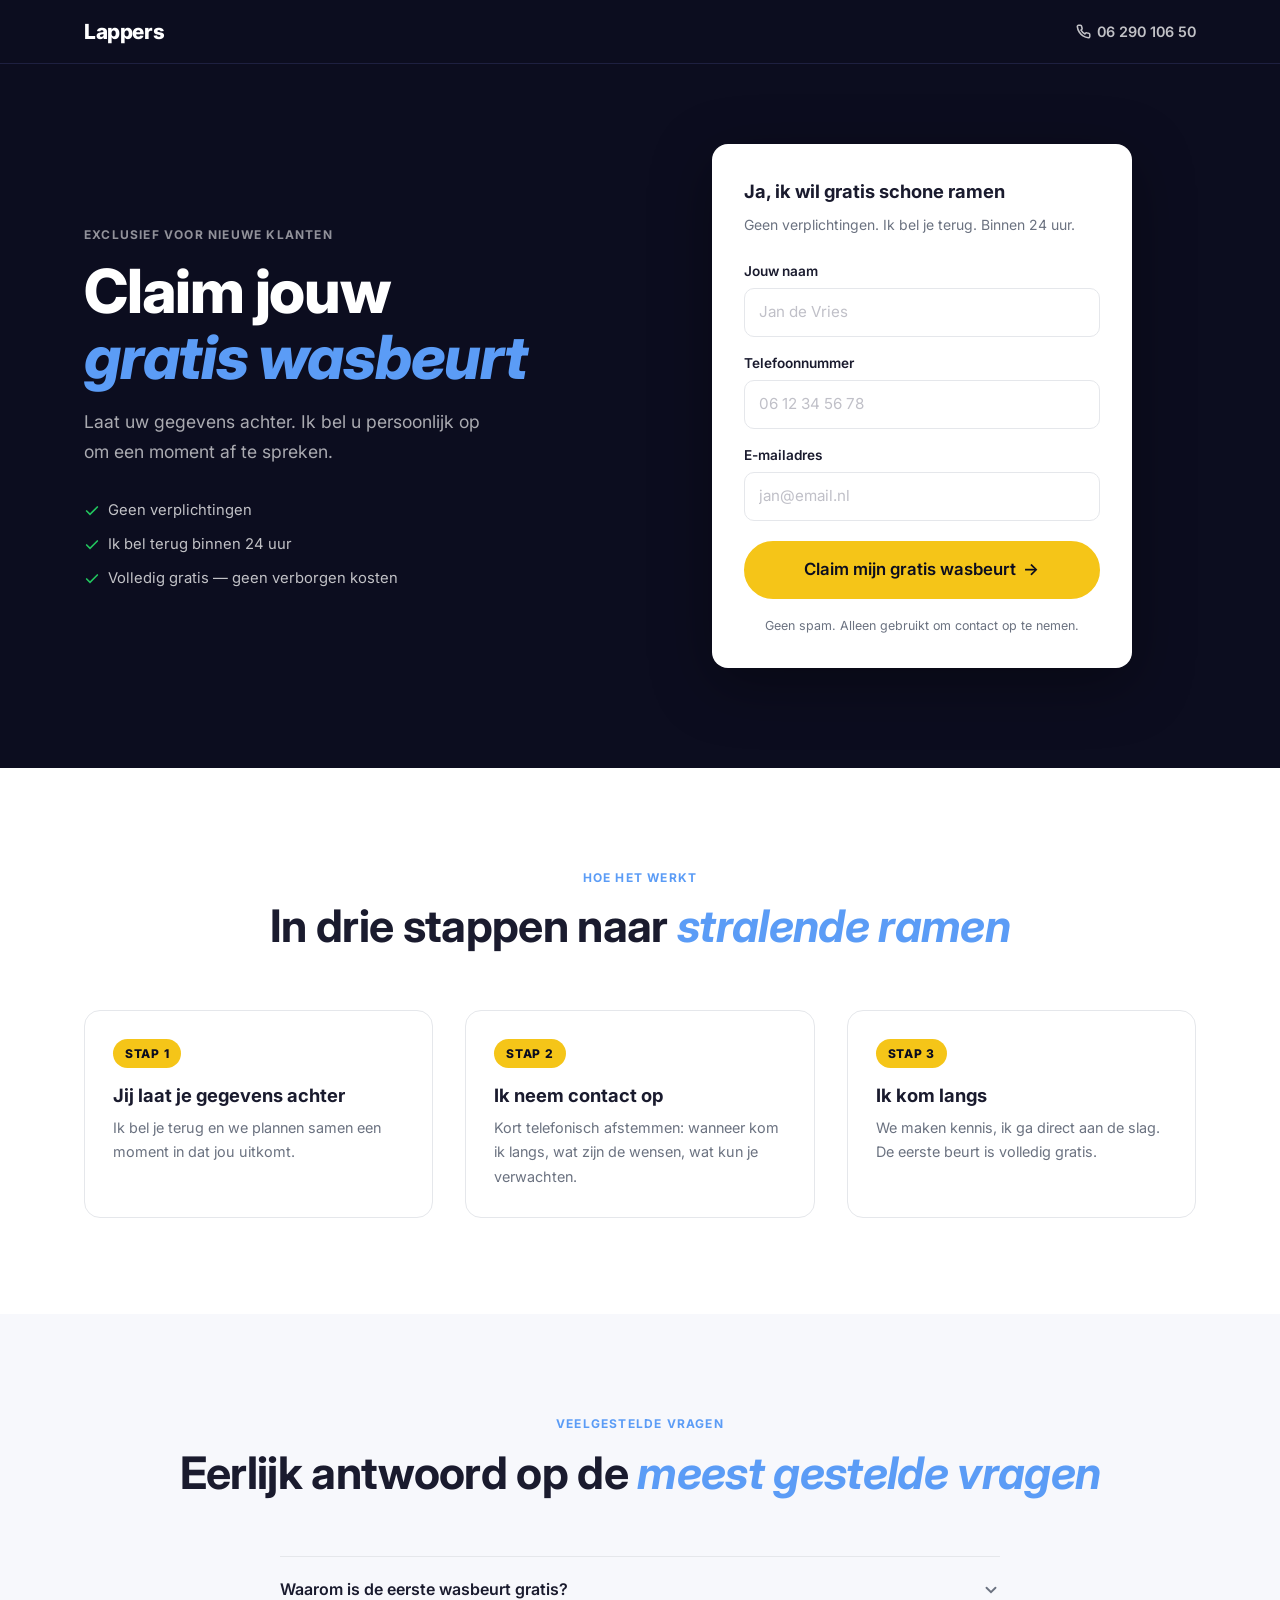
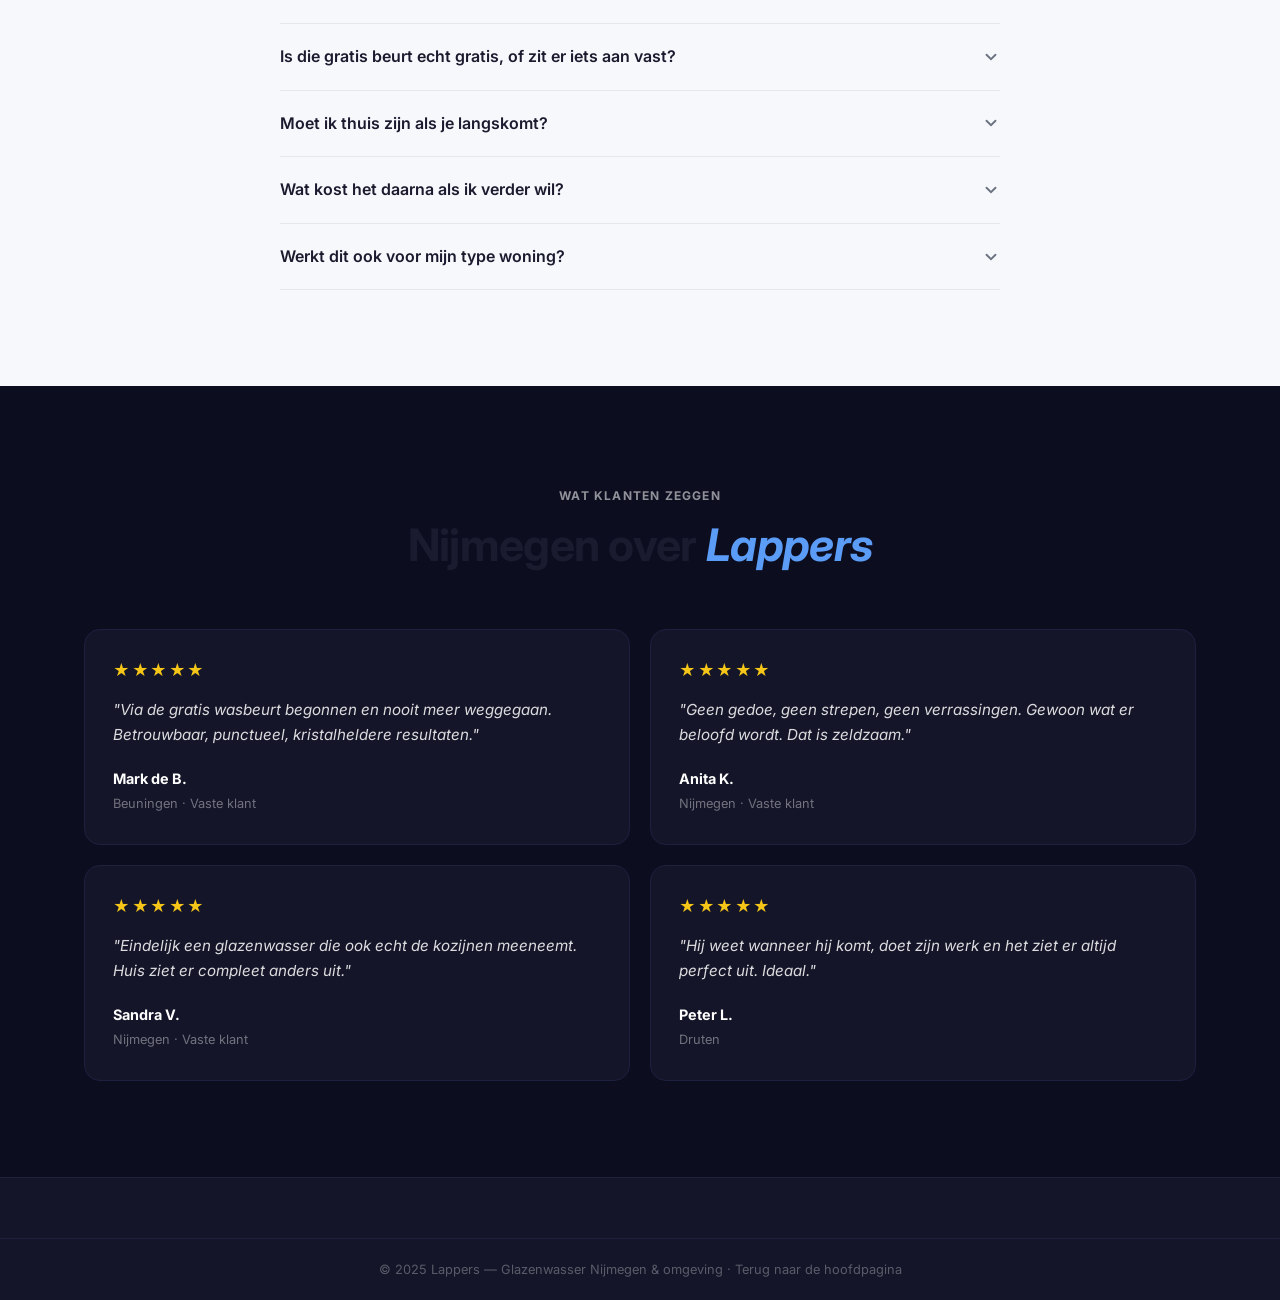
==== gratis-wasbeurt.html @ eae04022 "Bouwen complete site voor lappers.nl Statische HTML/CSS/JS site voor glazenwasserij Lappers (Nijmege" ====
<!DOCTYPE html>
<html lang="nl">
<head>
    <meta charset="UTF-8">
    <meta name="viewport" content="width=device-width, initial-scale=1.0">
    <title>Gratis eerste wasbeurt – Lappers Glazenwasser Nijmegen</title>
    <meta name="description" content="Nieuwe klant? Uw eerste wasbeurt is volledig gratis. Lappers – betrouwbare glazenwasser in Nijmegen en omgeving. Geen verplichtingen.">
    <link rel="canonical" href="https://lappers.nl/gratis-wasbeurt">
    <meta name="robots" content="noindex">

    <link rel="preconnect" href="https://fonts.googleapis.com">
    <link rel="preconnect" href="https://fonts.gstatic.com" crossorigin>
    <link href="https://fonts.googleapis.com/css2?family=Inter:ital,wght@0,400;0,500;0,600;0,700;0,800;1,600;1,700&display=swap" rel="stylesheet">
    <link rel="stylesheet" href="css/style.css">
    <link rel="stylesheet" href="css/lp.css">
</head>
<body class="lp-body">

    <nav class="nav lp-nav">
        <div class="container nav__inner">
            <a href="/" class="nav__logo">Lappers</a>
            <a href="tel:0629010650" class="lp-nav__phone">
                <svg width="15" height="15" viewBox="0 0 24 24" fill="none" stroke="currentColor" stroke-width="2.5" stroke-linecap="round" aria-hidden="true"><path d="M22 16.92v3a2 2 0 01-2.18 2 19.79 19.79 0 01-8.63-3.07 19.5 19.5 0 01-6-6 19.79 19.79 0 01-3.07-8.67A2 2 0 014 2h3a2 2 0 012 1.72c.127.96.361 1.903.7 2.81a2 2 0 01-.45 2.11L8.09 9.91a16 16 0 006 6l1.27-1.27a2 2 0 012.11-.45c.907.339 1.85.573 2.81.7A2 2 0 0122 16.92z"/></svg>
                06 290 106 50
            </a>
        </div>
    </nav>

    <header class="lp-hero">
        <div class="container lp-hero__inner">
            <div class="lp-hero__content">
                <p class="eyebrow eyebrow--light">Exclusief voor nieuwe klanten</p>
                <h1>Claim jouw<br><em>gratis wasbeurt</em></h1>
                <p class="lp-hero__sub">Laat uw gegevens achter. Ik bel u persoonlijk op om een moment af te spreken.</p>
                <div class="lp-hero__usps">
                    <div class="lp-usp">
                        <svg width="16" height="16" viewBox="0 0 24 24" fill="none" stroke="currentColor" stroke-width="2.5" stroke-linecap="round" aria-hidden="true"><polyline points="20 6 9 17 4 12"/></svg>
                        Geen verplichtingen
                    </div>
                    <div class="lp-usp">
                        <svg width="16" height="16" viewBox="0 0 24 24" fill="none" stroke="currentColor" stroke-width="2.5" stroke-linecap="round" aria-hidden="true"><polyline points="20 6 9 17 4 12"/></svg>
                        Ik bel terug binnen 24 uur
                    </div>
                    <div class="lp-usp">
                        <svg width="16" height="16" viewBox="0 0 24 24" fill="none" stroke="currentColor" stroke-width="2.5" stroke-linecap="round" aria-hidden="true"><polyline points="20 6 9 17 4 12"/></svg>
                        Volledig gratis — geen verborgen kosten
                    </div>
                </div>
            </div>
            <div class="lp-form-wrap">
                <div class="lp-form-card">
                    <p class="lp-form-card__title">Ja, ik wil gratis schone ramen</p>
                    <p class="lp-form-card__sub">Geen verplichtingen. Ik bel je terug. Binnen 24 uur.</p>
                    <form class="lp-form" id="lpForm" novalidate>
                        <div class="form-field">
                            <label for="lpName">Jouw naam</label>
                            <input type="text" id="lpName" name="name" required autocomplete="name" placeholder="Jan de Vries">
                        </div>
                        <div class="form-field">
                            <label for="lpPhone">Telefoonnummer</label>
                            <input type="tel" id="lpPhone" name="phone" required autocomplete="tel" placeholder="06 12 34 56 78">
                        </div>
                        <div class="form-field">
                            <label for="lpEmail">E-mailadres</label>
                            <input type="email" id="lpEmail" name="email" required autocomplete="email" placeholder="jan@email.nl">
                        </div>
                        <button type="submit" class="btn btn--gold btn--lg btn--full lp-submit">
                            Claim mijn gratis wasbeurt <span aria-hidden="true">&rarr;</span>
                        </button>
                        <p class="form__notice">Geen spam. Alleen gebruikt om contact op te nemen.</p>
                    </form>
                </div>
            </div>
        </div>
    </header>

    <section class="section lp-steps-section">
        <div class="container">
            <div class="section__header">
                <p class="eyebrow">Hoe het werkt</p>
                <h2>In drie stappen naar <em>stralende ramen</em></h2>
            </div>
            <div class="lp-steps">
                <div class="lp-step">
                    <div class="lp-step__num">Stap 1</div>
                    <h3>Jij laat je gegevens achter</h3>
                    <p>Ik bel je terug en we plannen samen een moment in dat jou uitkomt.</p>
                </div>
                <div class="lp-step">
                    <div class="lp-step__num">Stap 2</div>
                    <h3>Ik neem contact op</h3>
                    <p>Kort telefonisch afstemmen: wanneer kom ik langs, wat zijn de wensen, wat kun je verwachten.</p>
                </div>
                <div class="lp-step">
                    <div class="lp-step__num">Stap 3</div>
                    <h3>Ik kom langs</h3>
                    <p>We maken kennis, ik ga direct aan de slag. De eerste beurt is volledig gratis.</p>
                </div>
            </div>
        </div>
    </section>

    <section class="section section--alt lp-faq-section">
        <div class="container">
            <div class="section__header">
                <p class="eyebrow">Veelgestelde vragen</p>
                <h2>Eerlijk antwoord op de <em>meest gestelde vragen</em></h2>
            </div>
            <div class="faq" role="list">
                <div class="faq__item" role="listitem">
                    <button class="faq__q" aria-expanded="false">
                        Waarom is de eerste wasbeurt gratis?
                        <svg width="18" height="18" viewBox="0 0 24 24" fill="none" stroke="currentColor" stroke-width="2.5" stroke-linecap="round" aria-hidden="true"><polyline points="6 9 12 15 18 9"/></svg>
                    </button>
                    <div class="faq__a" hidden>
                        <p>Ik werk liever met klanten die tevreden zijn dan met klanten die verplicht zijn. Één gratis beurt — zodat u zelf ervaart wat de kwaliteit is. Geen verplichtingen.</p>
                    </div>
                </div>
                <div class="faq__item" role="listitem">
                    <button class="faq__q" aria-expanded="false">
                        Is die gratis beurt echt gratis, of zit er iets aan vast?
                        <svg width="18" height="18" viewBox="0 0 24 24" fill="none" stroke="currentColor" stroke-width="2.5" stroke-linecap="round" aria-hidden="true"><polyline points="6 9 12 15 18 9"/></svg>
                    </button>
                    <div class="faq__a" hidden>
                        <p>Echt gratis. Geen abonnementsverplichtingen, geen verborgen kosten. Na de gratis beurt beslist u zelf of u wilt doorgaan.</p>
                    </div>
                </div>
                <div class="faq__item" role="listitem">
                    <button class="faq__q" aria-expanded="false">
                        Moet ik thuis zijn als je langskomt?
                        <svg width="18" height="18" viewBox="0 0 24 24" fill="none" stroke="currentColor" stroke-width="2.5" stroke-linecap="round" aria-hidden="true"><polyline points="6 9 12 15 18 9"/></svg>
                    </button>
                    <div class="faq__a" hidden>
                        <p>Voor de buitenkant hoeft u niet thuis te zijn. Voor de binnenkant wel. We stemmen dat vooraf af.</p>
                    </div>
                </div>
                <div class="faq__item" role="listitem">
                    <button class="faq__q" aria-expanded="false">
                        Wat kost het daarna als ik verder wil?
                        <svg width="18" height="18" viewBox="0 0 24 24" fill="none" stroke="currentColor" stroke-width="2.5" stroke-linecap="round" aria-hidden="true"><polyline points="6 9 12 15 18 9"/></svg>
                    </button>
                    <div class="faq__a" hidden>
                        <p>Na de gratis beurt geef ik een vaste prijs op basis van uw woning. Geen verrassingen achteraf.</p>
                    </div>
                </div>
                <div class="faq__item" role="listitem">
                    <button class="faq__q" aria-expanded="false">
                        Werkt dit ook voor mijn type woning?
                        <svg width="18" height="18" viewBox="0 0 24 24" fill="none" stroke="currentColor" stroke-width="2.5" stroke-linecap="round" aria-hidden="true"><polyline points="6 9 12 15 18 9"/></svg>
                    </button>
                    <div class="faq__a" hidden>
                        <p>Voor rijtjeshuizen, vrijstaande woningen en appartementen is dit vrijwel altijd mogelijk. Bij bijzondere situaties stemmen we vooraf af.</p>
                    </div>
                </div>
            </div>
        </div>
    </section>

    <section class="section reviews-section">
        <div class="container">
            <div class="section__header">
                <p class="eyebrow eyebrow--light">Wat klanten zeggen</p>
                <h2>Nijmegen over <em>Lappers</em></h2>
            </div>
            <div class="reviews-grid">
                <div class="review-card">
                    <div class="review-card__stars" aria-label="5 sterren">&#9733;&#9733;&#9733;&#9733;&#9733;</div>
                    <blockquote>"Via de gratis wasbeurt begonnen en nooit meer weggegaan. Betrouwbaar, punctueel, kristalheldere resultaten."</blockquote>
                    <div class="review-card__author">
                        <strong>Mark de B.</strong>
                        <span>Beuningen &middot; Vaste klant</span>
                    </div>
                </div>
                <div class="review-card">
                    <div class="review-card__stars" aria-label="5 sterren">&#9733;&#9733;&#9733;&#9733;&#9733;</div>
                    <blockquote>"Geen gedoe, geen strepen, geen verrassingen. Gewoon wat er beloofd wordt. Dat is zeldzaam."</blockquote>
                    <div class="review-card__author">
                        <strong>Anita K.</strong>
                        <span>Nijmegen &middot; Vaste klant</span>
                    </div>
                </div>
                <div class="review-card">
                    <div class="review-card__stars" aria-label="5 sterren">&#9733;&#9733;&#9733;&#9733;&#9733;</div>
                    <blockquote>"Eindelijk een glazenwasser die ook echt de kozijnen meeneemt. Huis ziet er compleet anders uit."</blockquote>
                    <div class="review-card__author">
                        <strong>Sandra V.</strong>
                        <span>Nijmegen &middot; Vaste klant</span>
                    </div>
                </div>
                <div class="review-card">
                    <div class="review-card__stars" aria-label="5 sterren">&#9733;&#9733;&#9733;&#9733;&#9733;</div>
                    <blockquote>"Hij weet wanneer hij komt, doet zijn werk en het ziet er altijd perfect uit. Ideaal."</blockquote>
                    <div class="review-card__author">
                        <strong>Peter L.</strong>
                        <span>Druten</span>
                    </div>
                </div>
            </div>
        </div>
    </section>

    <footer class="footer">
        <div class="footer__bottom">
            <div class="container">
                <p>&copy; 2025 Lappers &mdash; Glazenwasser Nijmegen &amp; omgeving &middot; <a href="/">Terug naar de hoofdpagina</a></p>
            </div>
        </div>
    </footer>

    <script src="js/main.js"></script>
    <script src="js/lp.js"></script>
</body>
</html>
---- css/style.css ----
/* ===== Variables ===== */
:root {
  --navy:        #0C0D1F;
  --navy-card:   #141528;
  --navy-border: #1E2040;
  --gold:        #F5C518;
  --gold-hover:  #e0b210;
  --blue-em:     #5B9CF6;
  --white:       #FFFFFF;
  --off-white:   #F7F8FC;
  --text:        #1A1B2E;
  --text-muted:  #6B7280;
  --border:      #E5E7EB;
  --green:       #22C55E;

  --font: 'Inter', system-ui, -apple-system, sans-serif;
  --radius:      10px;
  --radius-lg:   16px;
  --radius-full: 999px;
  --shadow:      0 2px 12px rgba(0,0,0,.08);
  --shadow-md:   0 4px 20px rgba(0,0,0,.12);
  --shadow-lg:   0 8px 40px rgba(0,0,0,.16);

  --nav-h: 64px;
  --announce-h: 44px;
}

/* ===== Reset ===== */
*, *::before, *::after { box-sizing: border-box; margin: 0; padding: 0; }
html { scroll-behavior: smooth; font-size: 16px; }
body {
  font-family: var(--font);
  color: var(--text);
  background: var(--white);
  line-height: 1.6;
  -webkit-font-smoothing: antialiased;
}
img, svg { display: block; max-width: 100%; }
a { color: inherit; text-decoration: none; }
ul { list-style: none; }
button { font: inherit; cursor: pointer; border: none; background: none; }
input, textarea, select { font: inherit; }

/* ===== Container ===== */
.container {
  width: 100%;
  max-width: 1160px;
  margin: 0 auto;
  padding: 0 24px;
}

/* ===== Typography ===== */
h1 { font-size: clamp(2.4rem, 5vw, 3.8rem); font-weight: 800; line-height: 1.1; letter-spacing: -.02em; }
h2 { font-size: clamp(1.8rem, 3.5vw, 2.8rem); font-weight: 700; line-height: 1.2; letter-spacing: -.015em; }
h3 { font-size: 1.15rem; font-weight: 700; line-height: 1.3; }
p  { line-height: 1.7; }

em { font-style: italic; color: var(--blue-em); }

.eyebrow {
  display: inline-block;
  font-size: .75rem;
  font-weight: 700;
  letter-spacing: .1em;
  text-transform: uppercase;
  color: var(--blue-em);
  margin-bottom: .75rem;
}
.eyebrow--light { color: rgba(255,255,255,.55); }

/* ===== Buttons ===== */
.btn {
  display: inline-flex;
  align-items: center;
  gap: .45rem;
  font-size: 1rem;
  font-weight: 600;
  border-radius: var(--radius-full);
  padding: .65rem 1.4rem;
  transition: background .18s, color .18s, opacity .18s, transform .12s;
  white-space: nowrap;
  cursor: pointer;
  border: 2px solid transparent;
  text-decoration: none;
}
.btn:hover { transform: translateY(-1px); }
.btn:active { transform: translateY(0); }

.btn--gold   { background: var(--gold); color: #0C0D1F; border-color: var(--gold); }
.btn--gold:hover { background: var(--gold-hover); border-color: var(--gold-hover); }

.btn--ghost  { background: rgba(255,255,255,.08); color: var(--white); border-color: rgba(255,255,255,.25); }
.btn--ghost:hover { background: rgba(255,255,255,.14); border-color: rgba(255,255,255,.4); }

.btn--nav    { background: var(--gold); color: #0C0D1F; padding: .5rem 1.1rem; font-size: .9rem; }
.btn--nav:hover { background: var(--gold-hover); }

.btn--outline { background: transparent; color: var(--text); border-color: var(--border); }
.btn--outline:hover { border-color: #9CA3AF; }

.btn--lg  { padding: .85rem 1.8rem; font-size: 1.05rem; }
.btn--full { width: 100%; justify-content: center; }

/* ===== Announce bar ===== */
.announce-bar {
  background: var(--gold);
  color: var(--navy);
  font-size: .875rem;
  font-weight: 500;
  position: sticky;
  top: 0;
  z-index: 200;
  height: var(--announce-h);
  transition: height .2s, opacity .2s;
  overflow: hidden;
}
.announce-bar.hidden { height: 0; opacity: 0; pointer-events: none; }
.announce-bar__inner {
  display: flex;
  align-items: center;
  justify-content: center;
  gap: .75rem;
  height: 100%;
}
.announce-bar__cta {
  background: var(--navy);
  color: var(--white);
  padding: .3rem .85rem;
  border-radius: var(--radius-full);
  font-size: .8rem;
  font-weight: 700;
  white-space: nowrap;
  transition: opacity .15s;
}
.announce-bar__cta:hover { opacity: .85; }
.announce-bar__close {
  position: absolute;
  right: 16px;
  font-size: 1.25rem;
  line-height: 1;
  color: var(--navy);
  opacity: .6;
  transition: opacity .15s;
  padding: 4px;
}
.announce-bar__close:hover { opacity: 1; }

/* ===== Navigation ===== */
.nav {
  position: sticky;
  top: var(--announce-h);
  z-index: 100;
  background: var(--navy);
  border-bottom: 1px solid var(--navy-border);
  height: var(--nav-h);
  transition: box-shadow .2s, top .2s;
}
.nav.scrolled { box-shadow: 0 2px 20px rgba(0,0,0,.4); }
.nav.announce-hidden { top: 0; }
.nav__inner {
  display: flex;
  align-items: center;
  justify-content: space-between;
  height: 100%;
}
.nav__logo {
  font-size: 1.3rem;
  font-weight: 800;
  color: var(--white);
  letter-spacing: -.02em;
}
.nav__links {
  display: flex;
  align-items: center;
  gap: 1.5rem;
}
.nav__links a {
  color: rgba(255,255,255,.75);
  font-size: .925rem;
  font-weight: 500;
  transition: color .15s;
}
.nav__links a:hover { color: var(--white); }
.nav__toggle {
  display: none;
  flex-direction: column;
  gap: 5px;
  padding: 6px;
}
.nav__toggle span {
  display: block;
  width: 22px;
  height: 2px;
  background: var(--white);
  border-radius: 2px;
  transition: transform .2s, opacity .2s;
}
.nav__toggle.open span:nth-child(1) { transform: translateY(7px) rotate(45deg); }
.nav__toggle.open span:nth-child(2) { opacity: 0; }
.nav__toggle.open span:nth-child(3) { transform: translateY(-7px) rotate(-45deg); }

/* ===== Hero ===== */
.hero {
  background: var(--navy);
  padding: 80px 0 100px;
  overflow: hidden;
}
.hero__inner {
  display: grid;
  grid-template-columns: 1fr 1fr;
  gap: 48px;
  align-items: center;
}
.hero__content { color: var(--white); }
.hero__content h1 { color: var(--white); margin-bottom: 1.25rem; }
.hero__body {
  color: rgba(255,255,255,.7);
  font-size: 1.1rem;
  max-width: 480px;
  margin-bottom: 2rem;
}
.hero__actions {
  display: flex;
  flex-wrap: wrap;
  gap: .75rem;
  margin-bottom: 2.5rem;
}
.hero__stats {
  display: flex;
  align-items: center;
  gap: 1.25rem;
  padding-top: 2rem;
  border-top: 1px solid rgba(255,255,255,.12);
}
.hero__stat { text-align: center; }
.hero__stat strong {
  display: block;
  font-size: 1.4rem;
  font-weight: 800;
  color: var(--white);
  line-height: 1.1;
}
.hero__stat span {
  font-size: .75rem;
  color: rgba(255,255,255,.5);
  text-transform: uppercase;
  letter-spacing: .06em;
}
.hero__stat-divider {
  width: 1px;
  height: 36px;
  background: rgba(255,255,255,.15);
  flex-shrink: 0;
}

/* Window illustration */
.hero__visual {
  display: flex;
  justify-content: center;
  align-items: center;
}
.window-wrap {
  position: relative;
  width: 260px;
  height: 300px;
}
.window-svg {
  width: 100%;
  height: 100%;
  filter: drop-shadow(0 0 40px rgba(91,156,246,.15));
}
.sparkle {
  position: absolute;
  color: var(--gold);
  font-size: 1.2rem;
  animation: sparkle-pulse 2.5s ease-in-out infinite;
}
.sp1 { top: 8%; right: 5%; animation-delay: 0s; }
.sp2 { top: 45%; right: -4%; font-size: .9rem; animation-delay: .6s; }
.sp3 { bottom: 12%; right: 10%; animation-delay: 1.2s; }
.sp4 { top: 20%; left: 2%; font-size: .8rem; animation-delay: 1.8s; }

@keyframes sparkle-pulse {
  0%, 100% { opacity: .3; transform: scale(.8); }
  50%       { opacity: 1;  transform: scale(1.1); }
}

/* ===== USP bar ===== */
.usp-bar {
  background: var(--navy-card);
  border-bottom: 1px solid var(--navy-border);
  padding: 1rem 0;
}
.usp-bar__inner {
  display: flex;
  flex-wrap: wrap;
  justify-content: center;
  gap: 1.5rem 3rem;
}
.usp-item {
  display: flex;
  align-items: center;
  gap: .5rem;
  color: rgba(255,255,255,.7);
  font-size: .875rem;
  font-weight: 500;
}
.usp-item svg { color: var(--green); flex-shrink: 0; }

/* ===== Section base ===== */
.section {
  padding: 96px 0;
}
.section--alt { background: var(--off-white); }
.section--dark {
  background: var(--navy);
  color: var(--white);
}
.section__header {
  text-align: center;
  margin-bottom: 3.5rem;
}
.section__sub {
  margin-top: .75rem;
  color: var(--text-muted);
  max-width: 540px;
  margin-left: auto;
  margin-right: auto;
}
.section--dark .section__sub { color: rgba(255,255,255,.55); }

/* ===== Services ===== */
.services-grid {
  display: grid;
  grid-template-columns: repeat(2, 1fr);
  gap: 1.25rem;
}
.service-card {
  background: var(--white);
  border: 1px solid var(--border);
  border-radius: var(--radius-lg);
  padding: 1.75rem;
  position: relative;
  transition: box-shadow .2s, transform .2s;
}
.service-card:hover {
  box-shadow: var(--shadow-md);
  transform: translateY(-2px);
}
.service-card--featured {
  border-color: var(--gold);
  background: #FFFDF0;
}
.service-card__badge {
  position: absolute;
  top: -12px;
  left: 1.75rem;
  background: var(--gold);
  color: var(--navy);
  font-size: .7rem;
  font-weight: 800;
  letter-spacing: .06em;
  text-transform: uppercase;
  padding: .25rem .75rem;
  border-radius: var(--radius-full);
}
.service-card__icon {
  width: 48px;
  height: 48px;
  background: var(--off-white);
  border-radius: var(--radius);
  display: flex;
  align-items: center;
  justify-content: center;
  margin-bottom: 1rem;
  color: var(--navy);
}
.service-card--featured .service-card__icon { background: #FFF4C2; }
.service-card h3 { margin-bottom: .5rem; }
.service-card p { color: var(--text-muted); font-size: .9rem; margin-bottom: 1rem; }
.service-card__link {
  font-size: .875rem;
  font-weight: 600;
  color: var(--blue-em);
  transition: gap .15s;
  display: inline-flex;
  align-items: center;
  gap: .3rem;
}
.service-card__link:hover { text-decoration: underline; }

/* ===== CTA Banner ===== */
.cta-banner {
  background: var(--navy);
  padding: 80px 0;
}
.cta-banner__inner {
  display: flex;
  align-items: center;
  justify-content: space-between;
  gap: 2rem;
  flex-wrap: wrap;
}
.cta-banner__content { color: var(--white); }
.cta-banner__content h2 { color: var(--white); margin-bottom: .75rem; }
.cta-banner__content p { color: rgba(255,255,255,.65); max-width: 440px; }

/* ===== Steps ===== */
.steps {
  display: grid;
  grid-template-columns: repeat(2, 1fr);
  gap: 2rem;
  max-width: 800px;
  margin: 0 auto;
}
.step {
  display: flex;
  gap: 1.25rem;
  align-items: flex-start;
}
.step__number {
  font-size: 2.5rem;
  font-weight: 800;
  color: var(--gold);
  line-height: 1;
  flex-shrink: 0;
  width: 56px;
}
.step__content h3 {
  color: var(--white);
  margin-bottom: .4rem;
  font-size: 1.05rem;
}
.step__content p { color: rgba(255,255,255,.6); font-size: .9rem; }

/* ===== Reviews ===== */
.reviews-section { background: var(--navy); }
.reviews-grid {
  display: grid;
  grid-template-columns: repeat(2, 1fr);
  gap: 1.25rem;
}
.review-card {
  background: var(--navy-card);
  border: 1px solid var(--navy-border);
  border-radius: var(--radius-lg);
  padding: 1.75rem;
}
.review-card__stars {
  color: var(--gold);
  font-size: 1rem;
  letter-spacing: .1em;
  margin-bottom: .85rem;
}
.review-card blockquote {
  color: rgba(255,255,255,.85);
  font-size: .95rem;
  line-height: 1.65;
  font-style: italic;
  margin-bottom: 1.25rem;
}
.review-card__author strong {
  display: block;
  color: var(--white);
  font-size: .9rem;
}
.review-card__author span {
  font-size: .8rem;
  color: rgba(255,255,255,.4);
}

/* ===== Service areas ===== */
.areas {
  display: flex;
  flex-wrap: wrap;
  gap: .6rem;
  justify-content: center;
}
.area-tag {
  background: var(--off-white);
  border: 1px solid var(--border);
  border-radius: var(--radius-full);
  padding: .45rem 1rem;
  font-size: .875rem;
  font-weight: 500;
  color: var(--text);
}
.area-tag--cta {
  background: var(--gold);
  border-color: var(--gold);
  color: var(--navy);
  font-weight: 700;
  transition: background .15s;
  cursor: pointer;
  text-decoration: none;
}
.area-tag--cta:hover { background: var(--gold-hover); border-color: var(--gold-hover); }

/* ===== FAQ ===== */
.faq {
  max-width: 720px;
  margin: 0 auto;
}
.faq__item {
  border-bottom: 1px solid var(--border);
}
.faq__item:first-child { border-top: 1px solid var(--border); }
.faq__q {
  width: 100%;
  display: flex;
  justify-content: space-between;
  align-items: center;
  gap: 1rem;
  padding: 1.25rem 0;
  font-size: 1rem;
  font-weight: 600;
  color: var(--text);
  text-align: left;
  background: none;
  border: none;
  cursor: pointer;
  transition: color .15s;
}
.faq__q:hover { color: var(--blue-em); }
.faq__q svg {
  flex-shrink: 0;
  color: var(--text-muted);
  transition: transform .25s;
}
.faq__q[aria-expanded="true"] svg { transform: rotate(180deg); }
.faq__q[aria-expanded="true"] { color: var(--blue-em); }
.faq__a {
  padding-bottom: 1.25rem;
}
.faq__a p { color: var(--text-muted); font-size: .95rem; }

/* ===== Contact ===== */
.contact-section {
  background: var(--navy);
  color: var(--white);
}
.contact__inner {
  display: grid;
  grid-template-columns: 1fr 1.2fr;
  gap: 5rem;
  align-items: start;
}
.contact__info h2 { color: var(--white); margin-bottom: 1rem; }
.contact__info > p { color: rgba(255,255,255,.65); margin-bottom: 2rem; }
.contact__phone {
  display: inline-flex;
  align-items: center;
  gap: .6rem;
  font-size: 1.5rem;
  font-weight: 800;
  color: var(--white);
  transition: color .15s;
}
.contact__phone:hover { color: var(--gold); }

/* Form */
.contact-form {
  background: var(--white);
  border-radius: var(--radius-lg);
  padding: 2rem;
  display: flex;
  flex-direction: column;
  gap: 1rem;
}
.form-row {
  display: grid;
  grid-template-columns: 1fr 1fr;
  gap: 1rem;
}
.form-field {
  display: flex;
  flex-direction: column;
  gap: .35rem;
}
.form-field label {
  font-size: .85rem;
  font-weight: 600;
  color: var(--text);
}
.form-field input,
.form-field textarea {
  border: 1.5px solid var(--border);
  border-radius: var(--radius);
  padding: .7rem .9rem;
  font-size: .95rem;
  color: var(--text);
  background: var(--white);
  transition: border-color .15s, box-shadow .15s;
  outline: none;
  resize: vertical;
}
.form-field input::placeholder,
.form-field textarea::placeholder { color: #C0C0C8; }
.form-field input:focus,
.form-field textarea:focus {
  border-color: var(--blue-em);
  box-shadow: 0 0 0 3px rgba(91,156,246,.15);
}
.form-field input.error,
.form-field textarea.error { border-color: #EF4444; }
.form__notice {
  text-align: center;
  font-size: .78rem;
  color: var(--text-muted);
}

/* ===== Footer ===== */
.footer {
  background: var(--navy-card);
  border-top: 1px solid var(--navy-border);
  color: rgba(255,255,255,.6);
  padding-top: 60px;
}
.footer__inner {
  display: grid;
  grid-template-columns: 2fr 1fr 1fr;
  gap: 3rem;
  padding-bottom: 3rem;
}
.footer__brand .nav__logo { margin-bottom: .5rem; display: block; }
.footer__brand p { font-size: .875rem; color: rgba(255,255,255,.45); margin-bottom: .75rem; }
.footer__phone {
  font-size: 1.1rem;
  font-weight: 700;
  color: var(--white);
  transition: color .15s;
}
.footer__phone:hover { color: var(--gold); }
.footer__col-title {
  font-size: .75rem;
  font-weight: 700;
  letter-spacing: .08em;
  text-transform: uppercase;
  color: rgba(255,255,255,.35);
  margin-bottom: .85rem;
}
.footer__col ul { display: flex; flex-direction: column; gap: .45rem; }
.footer__col li { font-size: .875rem; color: rgba(255,255,255,.55); }
.footer__col a { transition: color .15s; }
.footer__col a:hover { color: var(--white); }
.footer__bottom {
  border-top: 1px solid var(--navy-border);
  padding: 1.25rem 0;
}
.footer__bottom p { font-size: .8rem; color: rgba(255,255,255,.3); text-align: center; }

/* ===== Mobile ===== */
@media (max-width: 900px) {
  .hero__inner { grid-template-columns: 1fr; }
  .hero__visual { display: none; }
  .hero { padding: 60px 0 80px; }

  .services-grid { grid-template-columns: 1fr; }
  .reviews-grid  { grid-template-columns: 1fr; }
  .steps         { grid-template-columns: 1fr; }
  .contact__inner { grid-template-columns: 1fr; gap: 3rem; }
  .footer__inner  { grid-template-columns: 1fr; gap: 2rem; }
  .cta-banner__inner { flex-direction: column; text-align: center; }
  .cta-banner__content p { margin: 0 auto; }
}

@media (max-width: 720px) {
  :root { --nav-h: 58px; }
  .nav__links { display: none; }
  .nav__links.open {
    display: flex;
    flex-direction: column;
    position: absolute;
    top: var(--nav-h);
    left: 0;
    right: 0;
    background: var(--navy);
    padding: 1.5rem 24px;
    gap: 1rem;
    border-bottom: 1px solid var(--navy-border);
    z-index: 99;
  }
  .nav__links.open a { font-size: 1rem; color: rgba(255,255,255,.8); }
  .nav__links.open .btn--nav { width: fit-content; }
  .nav__toggle { display: flex; }
  .nav { position: sticky; }

  .announce-bar__inner { justify-content: flex-start; gap: .5rem; padding: 0 16px; font-size: .8rem; }
  .announce-bar__inner > span { flex: 1; min-width: 0; overflow: hidden; text-overflow: ellipsis; white-space: nowrap; }
  .form-row { grid-template-columns: 1fr; }
  .hero__stats { gap: .75rem; }
  .hero__stat strong { font-size: 1.15rem; }
}

@media (max-width: 480px) {
  .section { padding: 64px 0; }
  .hero__actions { flex-direction: column; }
  .hero__actions .btn { width: 100%; justify-content: center; }
  .usp-bar__inner { gap: .85rem 1.5rem; }
  .usp-item { font-size: .8rem; }
}
---- css/lp.css ----
/* Landing page specific styles */
.lp-nav { position: sticky; top: 0; }
.lp-nav__phone {
  display: flex;
  align-items: center;
  gap: .4rem;
  color: rgba(255,255,255,.75);
  font-size: .9rem;
  font-weight: 600;
  transition: color .15s;
}
.lp-nav__phone:hover { color: var(--white); }

.lp-hero {
  background: var(--navy);
  padding: 80px 0 100px;
}
.lp-hero__inner {
  display: grid;
  grid-template-columns: 1fr 1.1fr;
  gap: 4rem;
  align-items: center;
}
.lp-hero__content { color: var(--white); }
.lp-hero__content h1 { color: var(--white); margin-bottom: 1rem; }
.lp-hero__sub {
  color: rgba(255,255,255,.65);
  font-size: 1.1rem;
  margin-bottom: 2rem;
  max-width: 420px;
}
.lp-hero__usps {
  display: flex;
  flex-direction: column;
  gap: .65rem;
}
.lp-usp {
  display: flex;
  align-items: center;
  gap: .5rem;
  color: rgba(255,255,255,.75);
  font-size: .925rem;
}
.lp-usp svg { color: var(--green); flex-shrink: 0; }

.lp-form-wrap { display: flex; justify-content: center; }
.lp-form-card {
  background: var(--white);
  border-radius: var(--radius-lg);
  padding: 2rem;
  width: 100%;
  max-width: 420px;
  box-shadow: 0 16px 60px rgba(0,0,0,.35);
}
.lp-form-card__title {
  font-size: 1.15rem;
  font-weight: 700;
  color: var(--text);
  margin-bottom: .35rem;
}
.lp-form-card__sub {
  font-size: .875rem;
  color: var(--text-muted);
  margin-bottom: 1.5rem;
}
.lp-form {
  display: flex;
  flex-direction: column;
  gap: 1rem;
}
.lp-submit { margin-top: .25rem; }

/* Steps */
.lp-steps {
  display: grid;
  grid-template-columns: repeat(3, 1fr);
  gap: 2rem;
}
.lp-step {
  background: var(--white);
  border: 1px solid var(--border);
  border-radius: var(--radius-lg);
  padding: 1.75rem;
}
.lp-step__num {
  display: inline-block;
  background: var(--gold);
  color: var(--navy);
  font-size: .75rem;
  font-weight: 800;
  letter-spacing: .06em;
  text-transform: uppercase;
  padding: .3rem .75rem;
  border-radius: var(--radius-full);
  margin-bottom: 1rem;
}
.lp-step h3 { margin-bottom: .5rem; }
.lp-step p  { color: var(--text-muted); font-size: .9rem; }

@media (max-width: 900px) {
  .lp-hero__inner { grid-template-columns: 1fr; }
  .lp-form-wrap { justify-content: stretch; }
  .lp-form-card { max-width: 100%; }
  .lp-steps { grid-template-columns: 1fr; }
  .lp-hero { padding: 60px 0 80px; }
}
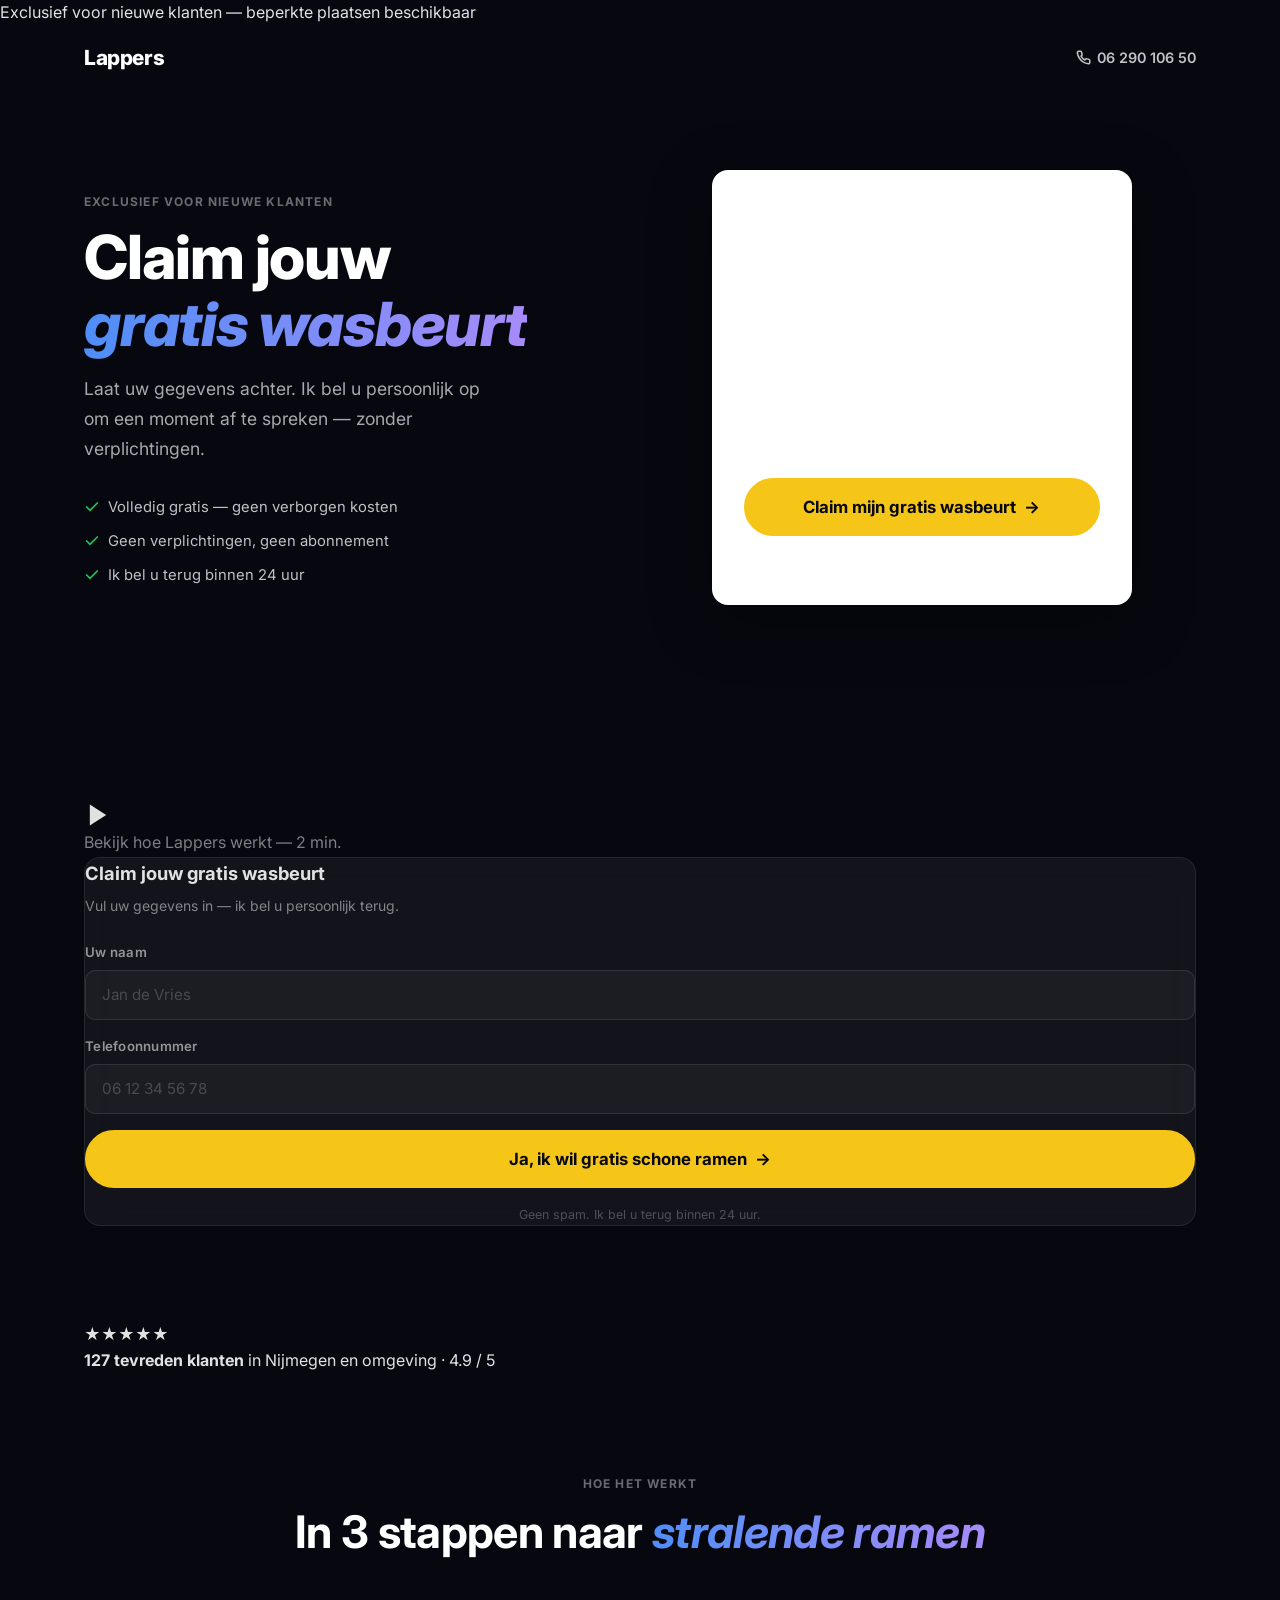
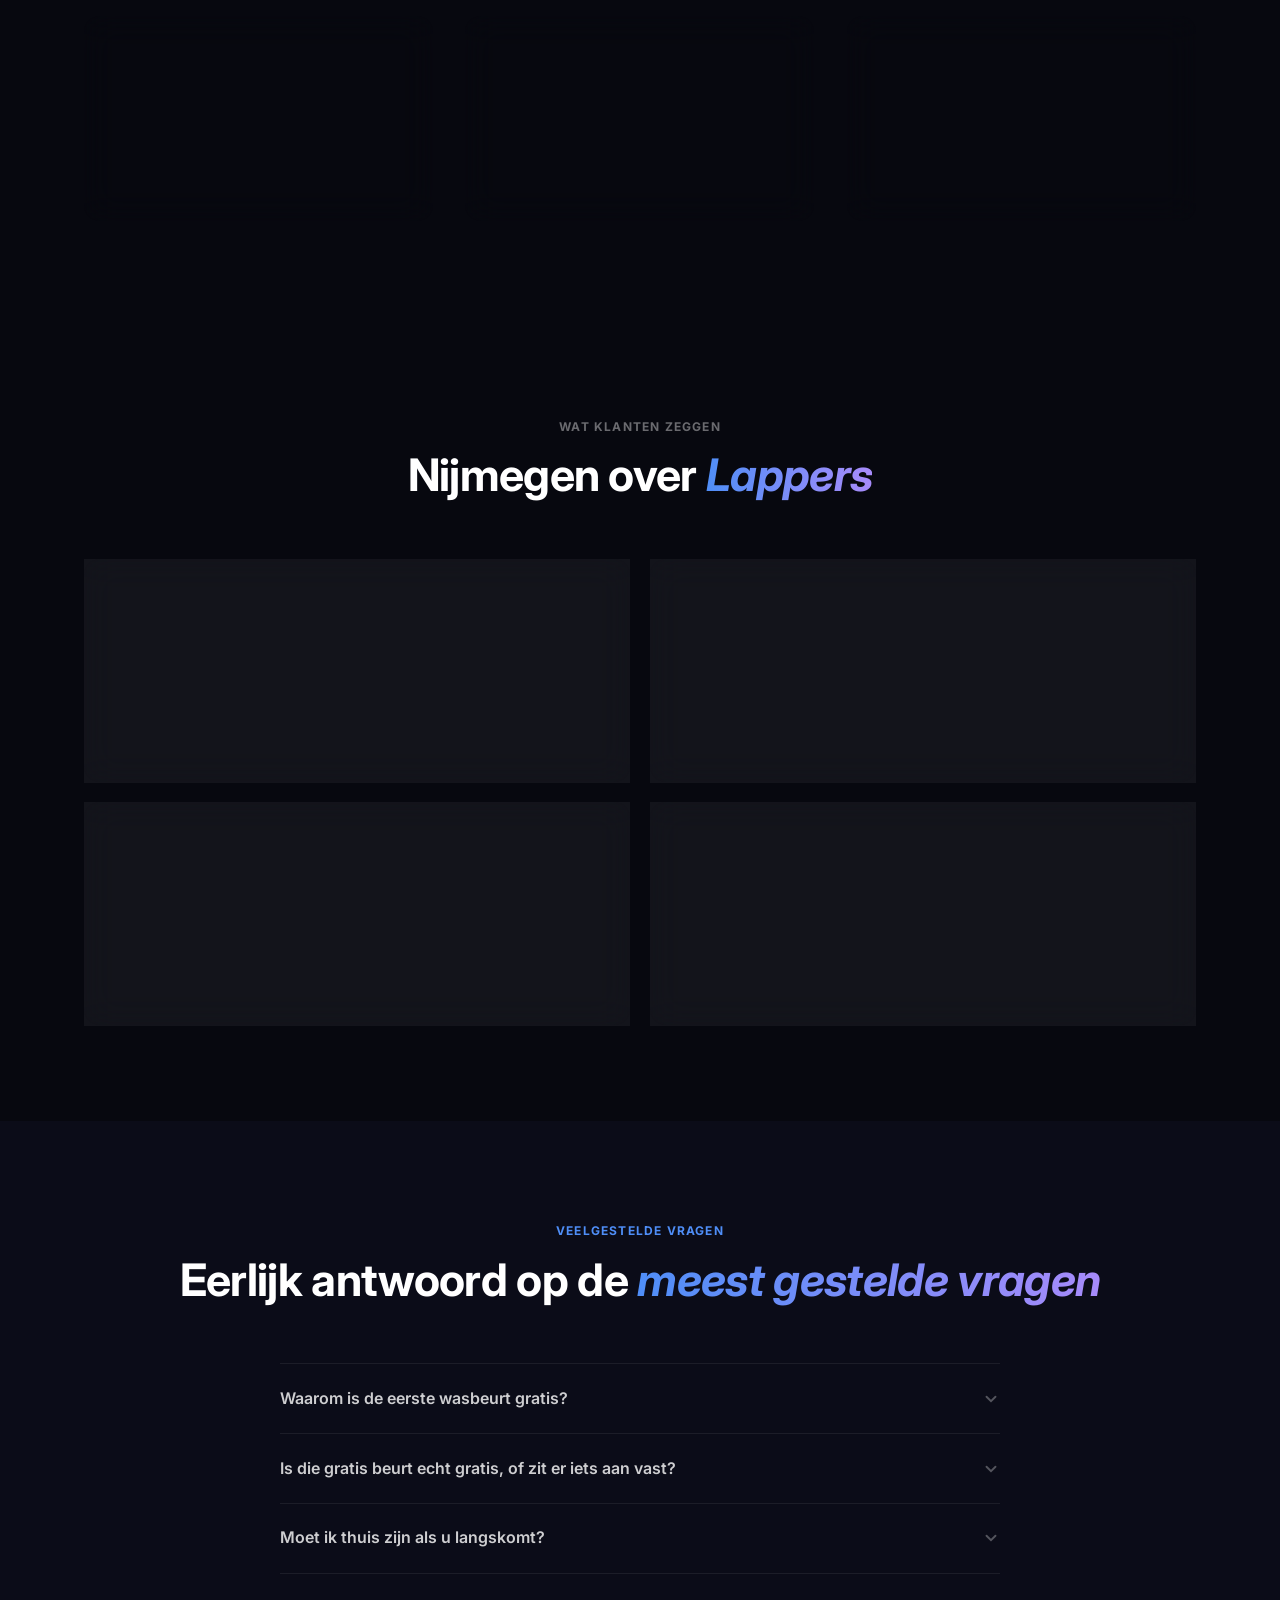
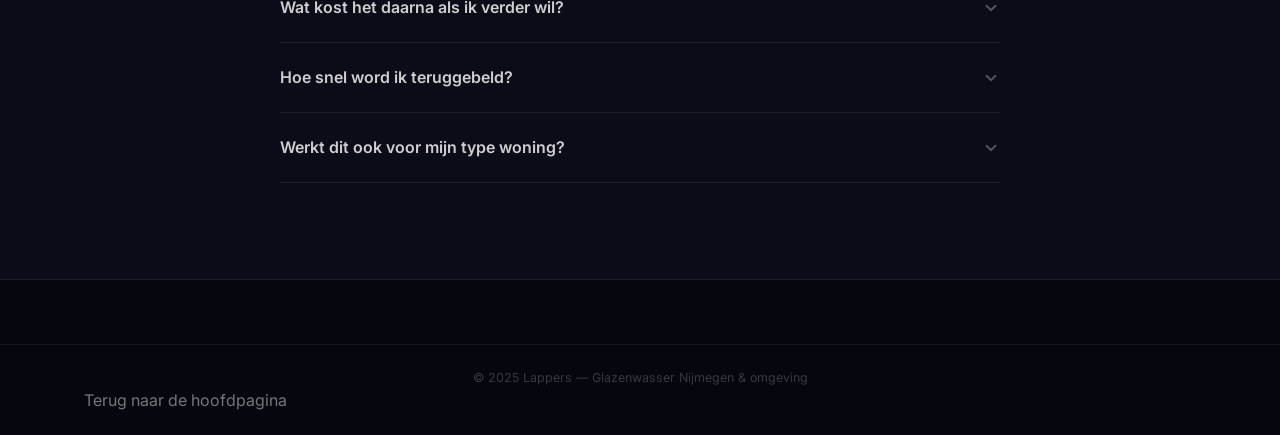
==== commit 971db18d: "Volledig vernieuwde site: modern design, VSL landingspagina, glassmorphism, marquee, bento grid" ====
--- a/gratis-wasbeurt.html
+++ b/gratis-wasbeurt.html
@@ -4,7 +4,7 @@
     <meta charset="UTF-8">
     <meta name="viewport" content="width=device-width, initial-scale=1.0">
     <title>Gratis eerste wasbeurt – Lappers Glazenwasser Nijmegen</title>
-    <meta name="description" content="Nieuwe klant? Uw eerste wasbeurt is volledig gratis. Lappers – betrouwbare glazenwasser in Nijmegen en omgeving. Geen verplichtingen.">
+    <meta name="description" content="Nieuwe klant? Uw eerste wasbeurt is volledig gratis. Lappers – betrouwbare glazenwasser in Nijmegen en omgeving. Geen verplichtingen, geen verborgen kosten.">
     <link rel="canonical" href="https://lappers.nl/gratis-wasbeurt">
     <meta name="robots" content="noindex">
 
@@ -16,7 +16,14 @@
 </head>
 <body class="lp-body">
 
-    <nav class="nav lp-nav">
+    <!-- Urgency bar -->
+    <div class="urgency-bar">
+        <span class="urgency-dot" aria-hidden="true"></span>
+        Exclusief voor nieuwe klanten &mdash; beperkte plaatsen beschikbaar
+    </div>
+
+    <!-- Minimal nav -->
+    <nav class="nav lp-nav" id="nav">
         <div class="container nav__inner">
             <a href="/" class="nav__logo">Lappers</a>
             <a href="tel:0629010650" class="lp-nav__phone">
@@ -26,45 +33,44 @@
         </div>
     </nav>
 
+    <!-- Hero sectie -->
     <header class="lp-hero">
+        <div class="lp-hero__glow lp-hero__glow--1" aria-hidden="true"></div>
+        <div class="lp-hero__glow lp-hero__glow--2" aria-hidden="true"></div>
         <div class="container lp-hero__inner">
             <div class="lp-hero__content">
                 <p class="eyebrow eyebrow--light">Exclusief voor nieuwe klanten</p>
                 <h1>Claim jouw<br><em>gratis wasbeurt</em></h1>
-                <p class="lp-hero__sub">Laat uw gegevens achter. Ik bel u persoonlijk op om een moment af te spreken.</p>
+                <p class="lp-hero__sub">Laat uw gegevens achter. Ik bel u persoonlijk op om een moment af te spreken — zonder verplichtingen.</p>
                 <div class="lp-hero__usps">
                     <div class="lp-usp">
                         <svg width="16" height="16" viewBox="0 0 24 24" fill="none" stroke="currentColor" stroke-width="2.5" stroke-linecap="round" aria-hidden="true"><polyline points="20 6 9 17 4 12"/></svg>
-                        Geen verplichtingen
+                        Volledig gratis — geen verborgen kosten
                     </div>
                     <div class="lp-usp">
                         <svg width="16" height="16" viewBox="0 0 24 24" fill="none" stroke="currentColor" stroke-width="2.5" stroke-linecap="round" aria-hidden="true"><polyline points="20 6 9 17 4 12"/></svg>
-                        Ik bel terug binnen 24 uur
+                        Geen verplichtingen, geen abonnement
                     </div>
                     <div class="lp-usp">
                         <svg width="16" height="16" viewBox="0 0 24 24" fill="none" stroke="currentColor" stroke-width="2.5" stroke-linecap="round" aria-hidden="true"><polyline points="20 6 9 17 4 12"/></svg>
-                        Volledig gratis — geen verborgen kosten
+                        Ik bel u terug binnen 24 uur
                     </div>
                 </div>
             </div>
             <div class="lp-form-wrap">
                 <div class="lp-form-card">
                     <p class="lp-form-card__title">Ja, ik wil gratis schone ramen</p>
-                    <p class="lp-form-card__sub">Geen verplichtingen. Ik bel je terug. Binnen 24 uur.</p>
+                    <p class="lp-form-card__sub">Geen verplichtingen. Ik bel u terug. Binnen 24 uur.</p>
                     <form class="lp-form" id="lpForm" novalidate>
                         <div class="form-field">
-                            <label for="lpName">Jouw naam</label>
+                            <label for="lpName">Uw naam</label>
                             <input type="text" id="lpName" name="name" required autocomplete="name" placeholder="Jan de Vries">
                         </div>
                         <div class="form-field">
                             <label for="lpPhone">Telefoonnummer</label>
                             <input type="tel" id="lpPhone" name="phone" required autocomplete="tel" placeholder="06 12 34 56 78">
                         </div>
-                        <div class="form-field">
-                            <label for="lpEmail">E-mailadres</label>
-                            <input type="email" id="lpEmail" name="email" required autocomplete="email" placeholder="jan@email.nl">
-                        </div>
-                        <button type="submit" class="btn btn--gold btn--lg btn--full lp-submit">
+                        <button type="submit" class="btn btn--gold btn--lg btn--full btn--shimmer lp-submit">
                             Claim mijn gratis wasbeurt <span aria-hidden="true">&rarr;</span>
                         </button>
                         <p class="form__notice">Geen spam. Alleen gebruikt om contact op te nemen.</p>
@@ -74,32 +80,131 @@
         </div>
     </header>
 
+    <!-- VSL + uitgebreide form sectie -->
+    <section class="section lp-vsl-section">
+        <div class="container lp-vsl-inner">
+            <!-- VSL video player -->
+            <div class="vsl-player-wrap">
+                <div class="vsl-player" id="vslPlayer">
+                    <div class="vsl-thumbnail">
+                        <div class="vsl-play-btn" id="vslPlayBtn" role="button" tabindex="0" aria-label="Bekijk de video over Lappers">
+                            <svg width="28" height="28" viewBox="0 0 24 24" fill="currentColor" aria-hidden="true"><polygon points="5 3 19 12 5 21 5 3"/></svg>
+                        </div>
+                        <div class="vsl-overlay-grid" aria-hidden="true"></div>
+                    </div>
+                    <div class="vsl-iframe-wrap" id="vslIframeWrap" hidden>
+                        <!-- Iframe wordt hier door JS geladen bij klik op play -->
+                    </div>
+                </div>
+                <p class="vsl-label">Bekijk hoe Lappers werkt &mdash; 2 min.</p>
+            </div>
+
+            <!-- Uitgebreid formulier -->
+            <div class="lp-form-full glass-card">
+                <p class="lp-form-card__title">Claim jouw gratis wasbeurt</p>
+                <p class="lp-form-card__sub">Vul uw gegevens in — ik bel u persoonlijk terug.</p>
+                <form class="lp-form" id="lpFormFull" novalidate>
+                    <div class="form-field">
+                        <label for="lpFullName">Uw naam</label>
+                        <input type="text" id="lpFullName" name="name" required autocomplete="name" placeholder="Jan de Vries">
+                    </div>
+                    <div class="form-field">
+                        <label for="lpFullPhone">Telefoonnummer</label>
+                        <input type="tel" id="lpFullPhone" name="phone" required autocomplete="tel" placeholder="06 12 34 56 78">
+                    </div>
+                    <button type="submit" class="btn btn--gold btn--lg btn--full btn--shimmer">
+                        Ja, ik wil gratis schone ramen <span aria-hidden="true">&rarr;</span>
+                    </button>
+                    <p class="form__notice">Geen spam. Ik bel u terug binnen 24 uur.</p>
+                </form>
+            </div>
+        </div>
+        <!-- data-src voor YouTube embed — vervang VIDEO_ID door het juiste ID -->
+        <div data-vsl-src="https://www.youtube.com/embed/VIDEO_ID" hidden id="vslData"></div>
+    </section>
+
+    <!-- Social proof balk -->
+    <div class="social-proof-bar">
+        <div class="container social-proof-bar__inner">
+            <div class="social-proof-stars" aria-label="4.9 sterren">&#9733;&#9733;&#9733;&#9733;&#9733;</div>
+            <span class="social-proof-text"><strong>127 tevreden klanten</strong> in Nijmegen en omgeving</span>
+            <span class="social-proof-sep" aria-hidden="true">&middot;</span>
+            <span class="social-proof-rating">4.9 / 5</span>
+        </div>
+    </div>
+
+    <!-- Stappen -->
     <section class="section lp-steps-section">
         <div class="container">
             <div class="section__header">
-                <p class="eyebrow">Hoe het werkt</p>
-                <h2>In drie stappen naar <em>stralende ramen</em></h2>
+                <p class="eyebrow eyebrow--light">Hoe het werkt</p>
+                <h2>In 3 stappen naar <em>stralende ramen</em></h2>
             </div>
             <div class="lp-steps">
-                <div class="lp-step">
+                <div class="lp-step glass-card">
                     <div class="lp-step__num">Stap 1</div>
-                    <h3>Jij laat je gegevens achter</h3>
-                    <p>Ik bel je terug en we plannen samen een moment in dat jou uitkomt.</p>
-                </div>
-                <div class="lp-step">
+                    <h3>U laat uw gegevens achter</h3>
+                    <p>Vul het formulier in of bel direct. Ik plan samen met u een moment in dat uitkomt.</p>
+                </div>
+                <div class="lp-step glass-card">
                     <div class="lp-step__num">Stap 2</div>
                     <h3>Ik neem contact op</h3>
-                    <p>Kort telefonisch afstemmen: wanneer kom ik langs, wat zijn de wensen, wat kun je verwachten.</p>
-                </div>
-                <div class="lp-step">
+                    <p>Kort telefonisch afstemmen: wanneer kom ik langs, wat zijn de wensen, wat kunt u verwachten.</p>
+                </div>
+                <div class="lp-step glass-card">
                     <div class="lp-step__num">Stap 3</div>
                     <h3>Ik kom langs</h3>
-                    <p>We maken kennis, ik ga direct aan de slag. De eerste beurt is volledig gratis.</p>
-                </div>
-            </div>
-        </div>
-    </section>
-
+                    <p>We maken kennis, ik ga direct aan de slag. De eerste beurt is volledig gratis — geen rekening, geen addertje.</p>
+                </div>
+            </div>
+        </div>
+    </section>
+
+    <!-- Reviews -->
+    <section class="section reviews-section">
+        <div class="container">
+            <div class="section__header">
+                <p class="eyebrow eyebrow--light">Wat klanten zeggen</p>
+                <h2>Nijmegen over <em>Lappers</em></h2>
+            </div>
+            <div class="reviews-grid">
+                <div class="review-card glass-card">
+                    <div class="review-card__stars" aria-label="5 sterren">&#9733;&#9733;&#9733;&#9733;&#9733;</div>
+                    <blockquote>"Via de gratis wasbeurt begonnen en nooit meer weggegaan. Betrouwbaar, punctueel, kristalheldere resultaten."</blockquote>
+                    <div class="review-card__author">
+                        <strong>Mark de B.</strong>
+                        <span>Beuningen &middot; Vaste klant</span>
+                    </div>
+                </div>
+                <div class="review-card glass-card">
+                    <div class="review-card__stars" aria-label="5 sterren">&#9733;&#9733;&#9733;&#9733;&#9733;</div>
+                    <blockquote>"Geen gedoe, geen strepen, geen verrassingen. Gewoon wat er beloofd wordt. Dat is zeldzaam."</blockquote>
+                    <div class="review-card__author">
+                        <strong>Anita K.</strong>
+                        <span>Nijmegen &middot; Vaste klant</span>
+                    </div>
+                </div>
+                <div class="review-card glass-card">
+                    <div class="review-card__stars" aria-label="5 sterren">&#9733;&#9733;&#9733;&#9733;&#9733;</div>
+                    <blockquote>"Eindelijk een glazenwasser die ook echt de kozijnen meeneemt. Huis ziet er compleet anders uit."</blockquote>
+                    <div class="review-card__author">
+                        <strong>Sandra V.</strong>
+                        <span>Nijmegen &middot; Vaste klant</span>
+                    </div>
+                </div>
+                <div class="review-card glass-card">
+                    <div class="review-card__stars" aria-label="5 sterren">&#9733;&#9733;&#9733;&#9733;&#9733;</div>
+                    <blockquote>"Hij weet wanneer hij komt, doet zijn werk en het ziet er altijd perfect uit. Precies wat je zoekt."</blockquote>
+                    <div class="review-card__author">
+                        <strong>Peter L.</strong>
+                        <span>Druten</span>
+                    </div>
+                </div>
+            </div>
+        </div>
+    </section>
+
+    <!-- FAQ -->
     <section class="section section--alt lp-faq-section">
         <div class="container">
             <div class="section__header">
@@ -113,7 +218,7 @@
                         <svg width="18" height="18" viewBox="0 0 24 24" fill="none" stroke="currentColor" stroke-width="2.5" stroke-linecap="round" aria-hidden="true"><polyline points="6 9 12 15 18 9"/></svg>
                     </button>
                     <div class="faq__a" hidden>
-                        <p>Ik werk liever met klanten die tevreden zijn dan met klanten die verplicht zijn. Één gratis beurt — zodat u zelf ervaart wat de kwaliteit is. Geen verplichtingen.</p>
+                        <p>Ik werk liever met klanten die tevreden zijn dan met klanten die verplicht zijn. Eén gratis beurt — zodat u zelf ervaart wat de kwaliteit is. Geen verplichtingen.</p>
                     </div>
                 </div>
                 <div class="faq__item" role="listitem">
@@ -122,12 +227,12 @@
                         <svg width="18" height="18" viewBox="0 0 24 24" fill="none" stroke="currentColor" stroke-width="2.5" stroke-linecap="round" aria-hidden="true"><polyline points="6 9 12 15 18 9"/></svg>
                     </button>
                     <div class="faq__a" hidden>
-                        <p>Echt gratis. Geen abonnementsverplichtingen, geen verborgen kosten. Na de gratis beurt beslist u zelf of u wilt doorgaan.</p>
-                    </div>
-                </div>
-                <div class="faq__item" role="listitem">
-                    <button class="faq__q" aria-expanded="false">
-                        Moet ik thuis zijn als je langskomt?
+                        <p>Echt gratis. Geen abonnementsverplichtingen, geen verborgen kosten. Na de gratis beurt beslist u zelf of u wilt doorgaan en op welke basis.</p>
+                    </div>
+                </div>
+                <div class="faq__item" role="listitem">
+                    <button class="faq__q" aria-expanded="false">
+                        Moet ik thuis zijn als u langskomt?
                         <svg width="18" height="18" viewBox="0 0 24 24" fill="none" stroke="currentColor" stroke-width="2.5" stroke-linecap="round" aria-hidden="true"><polyline points="6 9 12 15 18 9"/></svg>
                     </button>
                     <div class="faq__a" hidden>
@@ -140,7 +245,16 @@
                         <svg width="18" height="18" viewBox="0 0 24 24" fill="none" stroke="currentColor" stroke-width="2.5" stroke-linecap="round" aria-hidden="true"><polyline points="6 9 12 15 18 9"/></svg>
                     </button>
                     <div class="faq__a" hidden>
-                        <p>Na de gratis beurt geef ik een vaste prijs op basis van uw woning. Geen verrassingen achteraf.</p>
+                        <p>Na de gratis beurt geef ik een vaste prijs op basis van uw woning. Geen verrassingen achteraf. U beslist zelf of en hoe u verder gaat.</p>
+                    </div>
+                </div>
+                <div class="faq__item" role="listitem">
+                    <button class="faq__q" aria-expanded="false">
+                        Hoe snel word ik teruggebeld?
+                        <svg width="18" height="18" viewBox="0 0 24 24" fill="none" stroke="currentColor" stroke-width="2.5" stroke-linecap="round" aria-hidden="true"><polyline points="6 9 12 15 18 9"/></svg>
+                    </button>
+                    <div class="faq__a" hidden>
+                        <p>Normaal gesproken binnen 24 uur op werkdagen. Vaak eerder. U ontvangt een telefoontje van mij persoonlijk — geen callcenter.</p>
                     </div>
                 </div>
                 <div class="faq__item" role="listitem">
@@ -149,60 +263,19 @@
                         <svg width="18" height="18" viewBox="0 0 24 24" fill="none" stroke="currentColor" stroke-width="2.5" stroke-linecap="round" aria-hidden="true"><polyline points="6 9 12 15 18 9"/></svg>
                     </button>
                     <div class="faq__a" hidden>
-                        <p>Voor rijtjeshuizen, vrijstaande woningen en appartementen is dit vrijwel altijd mogelijk. Bij bijzondere situaties stemmen we vooraf af.</p>
-                    </div>
-                </div>
-            </div>
-        </div>
-    </section>
-
-    <section class="section reviews-section">
-        <div class="container">
-            <div class="section__header">
-                <p class="eyebrow eyebrow--light">Wat klanten zeggen</p>
-                <h2>Nijmegen over <em>Lappers</em></h2>
-            </div>
-            <div class="reviews-grid">
-                <div class="review-card">
-                    <div class="review-card__stars" aria-label="5 sterren">&#9733;&#9733;&#9733;&#9733;&#9733;</div>
-                    <blockquote>"Via de gratis wasbeurt begonnen en nooit meer weggegaan. Betrouwbaar, punctueel, kristalheldere resultaten."</blockquote>
-                    <div class="review-card__author">
-                        <strong>Mark de B.</strong>
-                        <span>Beuningen &middot; Vaste klant</span>
-                    </div>
-                </div>
-                <div class="review-card">
-                    <div class="review-card__stars" aria-label="5 sterren">&#9733;&#9733;&#9733;&#9733;&#9733;</div>
-                    <blockquote>"Geen gedoe, geen strepen, geen verrassingen. Gewoon wat er beloofd wordt. Dat is zeldzaam."</blockquote>
-                    <div class="review-card__author">
-                        <strong>Anita K.</strong>
-                        <span>Nijmegen &middot; Vaste klant</span>
-                    </div>
-                </div>
-                <div class="review-card">
-                    <div class="review-card__stars" aria-label="5 sterren">&#9733;&#9733;&#9733;&#9733;&#9733;</div>
-                    <blockquote>"Eindelijk een glazenwasser die ook echt de kozijnen meeneemt. Huis ziet er compleet anders uit."</blockquote>
-                    <div class="review-card__author">
-                        <strong>Sandra V.</strong>
-                        <span>Nijmegen &middot; Vaste klant</span>
-                    </div>
-                </div>
-                <div class="review-card">
-                    <div class="review-card__stars" aria-label="5 sterren">&#9733;&#9733;&#9733;&#9733;&#9733;</div>
-                    <blockquote>"Hij weet wanneer hij komt, doet zijn werk en het ziet er altijd perfect uit. Ideaal."</blockquote>
-                    <div class="review-card__author">
-                        <strong>Peter L.</strong>
-                        <span>Druten</span>
-                    </div>
-                </div>
-            </div>
-        </div>
-    </section>
-
-    <footer class="footer">
+                        <p>Voor rijtjeshuizen, vrijstaande woningen en appartementen is dit vrijwel altijd mogelijk. Bij bijzondere situaties — zoals dakramen of hoge verdiepingen — stemmen we vooraf af.</p>
+                    </div>
+                </div>
+            </div>
+        </div>
+    </section>
+
+    <!-- Minimal footer -->
+    <footer class="footer lp-footer">
         <div class="footer__bottom">
-            <div class="container">
-                <p>&copy; 2025 Lappers &mdash; Glazenwasser Nijmegen &amp; omgeving &middot; <a href="/">Terug naar de hoofdpagina</a></p>
+            <div class="container lp-footer__inner">
+                <p>&copy; 2025 Lappers &mdash; Glazenwasser Nijmegen &amp; omgeving</p>
+                <a href="/" class="lp-footer__back">Terug naar de hoofdpagina</a>
             </div>
         </div>
     </footer>
--- a/css/style.css
+++ b/css/style.css
@@ -1,28 +1,36 @@
-/* ===== Variables ===== */
+/* ==========================================================================
+   Lappers – Glazenwasserij Nijmegen
+   style.css — Volledig design system
+   ========================================================================== */
+
+/* ===== Custom Properties ===== */
 :root {
-  --navy:        #0C0D1F;
-  --navy-card:   #141528;
-  --navy-border: #1E2040;
-  --gold:        #F5C518;
-  --gold-hover:  #e0b210;
-  --blue-em:     #5B9CF6;
-  --white:       #FFFFFF;
-  --off-white:   #F7F8FC;
-  --text:        #1A1B2E;
-  --text-muted:  #6B7280;
-  --border:      #E5E7EB;
-  --green:       #22C55E;
+  --bg:           #07080F;
+  --bg-card:      #0E0F1C;
+  --bg-border:    #1A1C2E;
+  --gold:         #F5C518;
+  --gold-hover:   #e0b210;
+  --blue:         #4F8EF7;
+  --purple:       #A78BFA;
+  --white:        #FFFFFF;
+  --text:         rgba(255,255,255,0.88);
+  --text-muted:   rgba(255,255,255,0.48);
+  --text-dim:     rgba(255,255,255,0.28);
+  --green:        #22C55E;
+
+  /* Glassmorphism */
+  --glass-bg:     rgba(255,255,255,0.05);
+  --glass-border: rgba(255,255,255,0.08);
+  --glass-blur:   16px;
 
   --font: 'Inter', system-ui, -apple-system, sans-serif;
-  --radius:      10px;
-  --radius-lg:   16px;
-  --radius-full: 999px;
-  --shadow:      0 2px 12px rgba(0,0,0,.08);
-  --shadow-md:   0 4px 20px rgba(0,0,0,.12);
-  --shadow-lg:   0 8px 40px rgba(0,0,0,.16);
-
-  --nav-h: 64px;
-  --announce-h: 44px;
+  --radius:       10px;
+  --radius-lg:    16px;
+  --radius-xl:    24px;
+  --radius-full:  999px;
+
+  --nav-h:        64px;
+  --topbar-h:     44px;
 }
 
 /* ===== Reset ===== */
@@ -31,9 +39,10 @@
 body {
   font-family: var(--font);
   color: var(--text);
-  background: var(--white);
+  background: var(--bg);
   line-height: 1.6;
   -webkit-font-smoothing: antialiased;
+  -moz-osx-font-smoothing: grayscale;
 }
 img, svg { display: block; max-width: 100%; }
 a { color: inherit; text-decoration: none; }
@@ -50,23 +59,58 @@
 }
 
 /* ===== Typography ===== */
-h1 { font-size: clamp(2.4rem, 5vw, 3.8rem); font-weight: 800; line-height: 1.1; letter-spacing: -.02em; }
-h2 { font-size: clamp(1.8rem, 3.5vw, 2.8rem); font-weight: 700; line-height: 1.2; letter-spacing: -.015em; }
-h3 { font-size: 1.15rem; font-weight: 700; line-height: 1.3; }
-p  { line-height: 1.7; }
-
-em { font-style: italic; color: var(--blue-em); }
+h1 {
+  font-size: clamp(2.4rem, 5vw, 3.8rem);
+  font-weight: 800;
+  line-height: 1.1;
+  letter-spacing: -.02em;
+  color: var(--white);
+}
+h2 {
+  font-size: clamp(1.8rem, 3.5vw, 2.8rem);
+  font-weight: 700;
+  line-height: 1.2;
+  letter-spacing: -.015em;
+  color: var(--white);
+}
+h3 {
+  font-size: 1.1rem;
+  font-weight: 700;
+  line-height: 1.3;
+  color: var(--white);
+}
+p { line-height: 1.7; color: var(--text-muted); }
+
+/* Gradient em tekst */
+em {
+  font-style: italic;
+  background: linear-gradient(90deg, #4F8EF7, #A78BFA);
+  -webkit-background-clip: text;
+  -webkit-text-fill-color: transparent;
+  background-clip: text;
+}
 
 .eyebrow {
-  display: inline-block;
+  display: inline-flex;
+  align-items: center;
+  gap: .5rem;
   font-size: .75rem;
   font-weight: 700;
   letter-spacing: .1em;
   text-transform: uppercase;
-  color: var(--blue-em);
+  color: var(--blue);
   margin-bottom: .75rem;
 }
-.eyebrow--light { color: rgba(255,255,255,.55); }
+.eyebrow--light { color: rgba(255,255,255,0.4); }
+
+/* ===== Glassmorphism class ===== */
+.glass-card {
+  background: var(--glass-bg);
+  backdrop-filter: blur(var(--glass-blur));
+  -webkit-backdrop-filter: blur(var(--glass-blur));
+  border: 1px solid var(--glass-border);
+  border-radius: var(--radius-lg);
+}
 
 /* ===== Buttons ===== */
 .btn {
@@ -77,86 +121,141 @@
   font-weight: 600;
   border-radius: var(--radius-full);
   padding: .65rem 1.4rem;
-  transition: background .18s, color .18s, opacity .18s, transform .12s;
+  transition: background .18s, color .18s, opacity .18s, transform .15s, box-shadow .18s;
   white-space: nowrap;
   cursor: pointer;
   border: 2px solid transparent;
   text-decoration: none;
-}
-.btn:hover { transform: translateY(-1px); }
+  position: relative;
+  overflow: hidden;
+}
+.btn:hover  { transform: translateY(-2px); }
 .btn:active { transform: translateY(0); }
 
-.btn--gold   { background: var(--gold); color: #0C0D1F; border-color: var(--gold); }
-.btn--gold:hover { background: var(--gold-hover); border-color: var(--gold-hover); }
-
-.btn--ghost  { background: rgba(255,255,255,.08); color: var(--white); border-color: rgba(255,255,255,.25); }
-.btn--ghost:hover { background: rgba(255,255,255,.14); border-color: rgba(255,255,255,.4); }
-
-.btn--nav    { background: var(--gold); color: #0C0D1F; padding: .5rem 1.1rem; font-size: .9rem; }
-.btn--nav:hover { background: var(--gold-hover); }
-
-.btn--outline { background: transparent; color: var(--text); border-color: var(--border); }
-.btn--outline:hover { border-color: #9CA3AF; }
-
-.btn--lg  { padding: .85rem 1.8rem; font-size: 1.05rem; }
+.btn--gold {
+  background: var(--gold);
+  color: #07080F;
+  border-color: var(--gold);
+  font-weight: 700;
+}
+.btn--gold:hover {
+  background: var(--gold-hover);
+  border-color: var(--gold-hover);
+  box-shadow: 0 8px 32px rgba(245,197,24,0.3);
+}
+
+/* Shimmer effect */
+.btn--shimmer::after {
+  content: '';
+  position: absolute;
+  top: 0;
+  left: -100%;
+  width: 60%;
+  height: 100%;
+  background: linear-gradient(90deg, transparent, rgba(255,255,255,0.35), transparent);
+  transform: skewX(-20deg);
+  transition: left .55s ease;
+}
+.btn--shimmer:hover::after { left: 160%; }
+
+.btn--ghost {
+  background: rgba(255,255,255,0.06);
+  color: var(--white);
+  border-color: rgba(255,255,255,0.2);
+}
+.btn--ghost:hover {
+  background: rgba(255,255,255,0.12);
+  border-color: rgba(255,255,255,0.35);
+}
+
+.btn--nav {
+  background: var(--gold);
+  color: #07080F;
+  padding: .5rem 1.1rem;
+  font-size: .875rem;
+  font-weight: 700;
+  border-color: var(--gold);
+}
+.btn--nav:hover { background: var(--gold-hover); border-color: var(--gold-hover); }
+
+.btn--lg   { padding: .85rem 1.8rem; font-size: 1.05rem; }
 .btn--full { width: 100%; justify-content: center; }
 
-/* ===== Announce bar ===== */
-.announce-bar {
+/* ===== Topbar ===== */
+.topbar {
   background: var(--gold);
-  color: var(--navy);
+  color: #07080F;
   font-size: .875rem;
   font-weight: 500;
   position: sticky;
   top: 0;
   z-index: 200;
-  height: var(--announce-h);
-  transition: height .2s, opacity .2s;
+  height: var(--topbar-h);
+  transition: height .25s ease, opacity .25s ease;
   overflow: hidden;
 }
-.announce-bar.hidden { height: 0; opacity: 0; pointer-events: none; }
-.announce-bar__inner {
+.topbar.hidden {
+  height: 0;
+  opacity: 0;
+  pointer-events: none;
+}
+.topbar__inner {
   display: flex;
   align-items: center;
   justify-content: center;
-  gap: .75rem;
+  gap: .85rem;
   height: 100%;
-}
-.announce-bar__cta {
-  background: var(--navy);
-  color: var(--white);
-  padding: .3rem .85rem;
+  position: relative;
+}
+.topbar__text { font-weight: 500; }
+.topbar__cta {
+  display: inline-flex;
+  align-items: center;
+  gap: .3rem;
+  background: #07080F;
+  color: var(--white);
+  padding: .28rem .85rem;
   border-radius: var(--radius-full);
   font-size: .8rem;
   font-weight: 700;
   white-space: nowrap;
-  transition: opacity .15s;
-}
-.announce-bar__cta:hover { opacity: .85; }
-.announce-bar__close {
+  transition: opacity .15s, transform .15s;
+  animation: topbar-pulse 2.8s ease-in-out infinite;
+}
+.topbar__cta:hover { opacity: .85; transform: scale(1.03); }
+@keyframes topbar-pulse {
+  0%, 100% { box-shadow: 0 0 0 0 rgba(7,8,15,0); }
+  50%       { box-shadow: 0 0 0 4px rgba(7,8,15,0.18); }
+}
+.topbar__close {
   position: absolute;
   right: 16px;
   font-size: 1.25rem;
   line-height: 1;
-  color: var(--navy);
-  opacity: .6;
+  color: #07080F;
+  opacity: .55;
   transition: opacity .15s;
-  padding: 4px;
-}
-.announce-bar__close:hover { opacity: 1; }
+  padding: 6px;
+  cursor: pointer;
+}
+.topbar__close:hover { opacity: 1; }
 
 /* ===== Navigation ===== */
 .nav {
   position: sticky;
-  top: var(--announce-h);
+  top: var(--topbar-h);
   z-index: 100;
-  background: var(--navy);
-  border-bottom: 1px solid var(--navy-border);
+  background: transparent;
   height: var(--nav-h);
-  transition: box-shadow .2s, top .2s;
-}
-.nav.scrolled { box-shadow: 0 2px 20px rgba(0,0,0,.4); }
-.nav.announce-hidden { top: 0; }
+  transition: background .25s, backdrop-filter .25s, box-shadow .25s, top .25s;
+}
+.nav.scrolled {
+  background: rgba(7,8,15,0.88);
+  backdrop-filter: blur(20px);
+  -webkit-backdrop-filter: blur(20px);
+  box-shadow: 0 1px 0 rgba(255,255,255,0.06), 0 4px 24px rgba(0,0,0,0.45);
+}
+.nav.topbar-hidden { top: 0; }
 .nav__inner {
   display: flex;
   align-items: center;
@@ -168,19 +267,20 @@
   font-weight: 800;
   color: var(--white);
   letter-spacing: -.02em;
+  flex-shrink: 0;
 }
 .nav__links {
   display: flex;
   align-items: center;
   gap: 1.5rem;
 }
-.nav__links a {
-  color: rgba(255,255,255,.75);
+.nav__links > li > a {
+  color: rgba(255,255,255,0.62);
   font-size: .925rem;
   font-weight: 500;
   transition: color .15s;
 }
-.nav__links a:hover { color: var(--white); }
+.nav__links > li > a:hover { color: var(--white); }
 .nav__toggle {
   display: none;
   flex-direction: column;
@@ -193,7 +293,7 @@
   height: 2px;
   background: var(--white);
   border-radius: 2px;
-  transition: transform .2s, opacity .2s;
+  transition: transform .22s, opacity .22s;
 }
 .nav__toggle.open span:nth-child(1) { transform: translateY(7px) rotate(45deg); }
 .nav__toggle.open span:nth-child(2) { opacity: 0; }
@@ -201,20 +301,47 @@
 
 /* ===== Hero ===== */
 .hero {
-  background: var(--navy);
-  padding: 80px 0 100px;
+  background: var(--bg);
+  padding: 96px 0 112px;
   overflow: hidden;
+  position: relative;
+  background-image:
+    linear-gradient(rgba(255,255,255,0.022) 1px, transparent 1px),
+    linear-gradient(90deg, rgba(255,255,255,0.022) 1px, transparent 1px);
+  background-size: 48px 48px;
+}
+.hero__glow {
+  position: absolute;
+  border-radius: 50%;
+  pointer-events: none;
+  filter: blur(80px);
+}
+.hero__glow--1 {
+  width: 600px;
+  height: 600px;
+  top: -200px;
+  right: -80px;
+  background: radial-gradient(circle, rgba(79,142,247,0.18) 0%, transparent 70%);
+}
+.hero__glow--2 {
+  width: 500px;
+  height: 500px;
+  bottom: -150px;
+  left: -100px;
+  background: radial-gradient(circle, rgba(167,139,250,0.13) 0%, transparent 70%);
 }
 .hero__inner {
   display: grid;
   grid-template-columns: 1fr 1fr;
-  gap: 48px;
-  align-items: center;
+  gap: 56px;
+  align-items: center;
+  position: relative;
+  z-index: 1;
 }
 .hero__content { color: var(--white); }
 .hero__content h1 { color: var(--white); margin-bottom: 1.25rem; }
 .hero__body {
-  color: rgba(255,255,255,.7);
+  color: rgba(255,255,255,0.62);
   font-size: 1.1rem;
   max-width: 480px;
   margin-bottom: 2rem;
@@ -222,38 +349,53 @@
 .hero__actions {
   display: flex;
   flex-wrap: wrap;
-  gap: .75rem;
+  gap: .85rem;
   margin-bottom: 2.5rem;
 }
 .hero__stats {
   display: flex;
   align-items: center;
-  gap: 1.25rem;
+  gap: 1.5rem;
   padding-top: 2rem;
-  border-top: 1px solid rgba(255,255,255,.12);
+  border-top: 1px solid rgba(255,255,255,0.1);
 }
 .hero__stat { text-align: center; }
 .hero__stat strong {
   display: block;
-  font-size: 1.4rem;
+  font-size: 1.45rem;
   font-weight: 800;
   color: var(--white);
   line-height: 1.1;
 }
 .hero__stat span {
-  font-size: .75rem;
-  color: rgba(255,255,255,.5);
+  font-size: .72rem;
+  color: rgba(255,255,255,0.4);
   text-transform: uppercase;
-  letter-spacing: .06em;
+  letter-spacing: .07em;
 }
 .hero__stat-divider {
   width: 1px;
-  height: 36px;
-  background: rgba(255,255,255,.15);
+  height: 38px;
+  background: rgba(255,255,255,0.12);
   flex-shrink: 0;
 }
 
-/* Window illustration */
+/* Pulserende groene dot */
+.pulse-dot {
+  display: inline-block;
+  width: 8px;
+  height: 8px;
+  background: var(--green);
+  border-radius: 50%;
+  flex-shrink: 0;
+  animation: pulse-dot 2s ease-in-out infinite;
+}
+@keyframes pulse-dot {
+  0%, 100% { box-shadow: 0 0 0 0 rgba(34,197,94,0.5); }
+  50%       { box-shadow: 0 0 0 5px rgba(34,197,94,0); }
+}
+
+/* Window illustratie */
 .hero__visual {
   display: flex;
   justify-content: center;
@@ -261,311 +403,366 @@
 }
 .window-wrap {
   position: relative;
-  width: 260px;
-  height: 300px;
+  width: 280px;
+  height: 320px;
 }
 .window-svg {
   width: 100%;
   height: 100%;
-  filter: drop-shadow(0 0 40px rgba(91,156,246,.15));
+  filter: drop-shadow(0 0 48px rgba(79,142,247,0.18));
 }
 .sparkle {
   position: absolute;
   color: var(--gold);
-  font-size: 1.2rem;
   animation: sparkle-pulse 2.5s ease-in-out infinite;
 }
-.sp1 { top: 8%; right: 5%; animation-delay: 0s; }
-.sp2 { top: 45%; right: -4%; font-size: .9rem; animation-delay: .6s; }
-.sp3 { bottom: 12%; right: 10%; animation-delay: 1.2s; }
-.sp4 { top: 20%; left: 2%; font-size: .8rem; animation-delay: 1.8s; }
+.sp1 { font-size: 1.25rem; top: 5%;  right: 3%;  animation-delay: 0s; }
+.sp2 { font-size: .9rem;   top: 42%; right: -5%; animation-delay: .5s; }
+.sp3 { font-size: 1.1rem;  bottom: 10%; right: 8%;  animation-delay: 1s; }
+.sp4 { font-size: .8rem;   top: 18%; left: 0%;   animation-delay: 1.5s; }
+.sp5 { font-size: .7rem;   bottom: 28%; left: 5%; animation-delay: 2s; }
 
 @keyframes sparkle-pulse {
-  0%, 100% { opacity: .3; transform: scale(.8); }
-  50%       { opacity: 1;  transform: scale(1.1); }
-}
-
-/* ===== USP bar ===== */
-.usp-bar {
-  background: var(--navy-card);
-  border-bottom: 1px solid var(--navy-border);
-  padding: 1rem 0;
-}
-.usp-bar__inner {
-  display: flex;
-  flex-wrap: wrap;
-  justify-content: center;
-  gap: 1.5rem 3rem;
-}
-.usp-item {
-  display: flex;
-  align-items: center;
-  gap: .5rem;
-  color: rgba(255,255,255,.7);
-  font-size: .875rem;
-  font-weight: 500;
-}
-.usp-item svg { color: var(--green); flex-shrink: 0; }
+  0%, 100% { opacity: .22; transform: scale(.75) rotate(0deg); }
+  50%       { opacity: 1;   transform: scale(1.15) rotate(20deg); }
+}
+
+/* ===== Marquee ===== */
+.marquee-bar {
+  background: var(--bg-card);
+  border-top: 1px solid var(--bg-border);
+  border-bottom: 1px solid var(--bg-border);
+  padding: .95rem 0;
+  overflow: hidden;
+  white-space: nowrap;
+}
+.marquee-track {
+  display: inline-flex;
+  animation: marquee 30s linear infinite;
+}
+.marquee-inner {
+  display: inline-block;
+  font-size: .82rem;
+  font-weight: 600;
+  color: rgba(255,255,255,0.42);
+  letter-spacing: .05em;
+  text-transform: uppercase;
+}
+@keyframes marquee {
+  0%   { transform: translateX(0); }
+  100% { transform: translateX(-50%); }
+}
+.marquee-bar:hover .marquee-track { animation-play-state: paused; }
 
 /* ===== Section base ===== */
-.section {
-  padding: 96px 0;
-}
-.section--alt { background: var(--off-white); }
-.section--dark {
-  background: var(--navy);
-  color: var(--white);
-}
+.section      { padding: 96px 0; }
+.section--alt       { background: #0B0C18; }
+.section--alt-dark  { background: #090A18; }
+.section--dark      { background: #08091A; }
+
 .section__header {
   text-align: center;
   margin-bottom: 3.5rem;
 }
 .section__sub {
-  margin-top: .75rem;
+  margin-top: .85rem;
   color: var(--text-muted);
   max-width: 540px;
   margin-left: auto;
   margin-right: auto;
-}
-.section--dark .section__sub { color: rgba(255,255,255,.55); }
-
-/* ===== Services ===== */
-.services-grid {
+  font-size: .95rem;
+}
+
+/* ===== Bento grid — Diensten ===== */
+.bento-grid {
   display: grid;
-  grid-template-columns: repeat(2, 1fr);
+  grid-template-columns: 3fr 2fr;
+  grid-template-rows: 1fr 1fr;
   gap: 1.25rem;
 }
-.service-card {
-  background: var(--white);
-  border: 1px solid var(--border);
-  border-radius: var(--radius-lg);
-  padding: 1.75rem;
+.bento-card {
+  padding: 1.85rem;
   position: relative;
-  transition: box-shadow .2s, transform .2s;
-}
-.service-card:hover {
-  box-shadow: var(--shadow-md);
-  transform: translateY(-2px);
-}
-.service-card--featured {
-  border-color: var(--gold);
-  background: #FFFDF0;
-}
-.service-card__badge {
+  transition: transform .22s, box-shadow .22s;
+  display: flex;
+  flex-direction: column;
+}
+.bento-card:hover {
+  transform: translateY(-3px);
+  box-shadow: 0 16px 48px rgba(0,0,0,0.35);
+}
+/* Layout positions */
+.bento-card--wide     { grid-column: 1; grid-row: 1; }
+.bento-card--featured { grid-column: 2; grid-row: 1 / 3; border-color: rgba(245,197,24,0.4) !important; }
+.bento-card:nth-child(3) { grid-column: 1; grid-row: 2; }
+
+.bento-card__badge {
   position: absolute;
-  top: -12px;
+  top: -13px;
   left: 1.75rem;
   background: var(--gold);
-  color: var(--navy);
+  color: #07080F;
   font-size: .7rem;
   font-weight: 800;
-  letter-spacing: .06em;
+  letter-spacing: .07em;
   text-transform: uppercase;
-  padding: .25rem .75rem;
+  padding: .28rem .8rem;
   border-radius: var(--radius-full);
 }
-.service-card__icon {
-  width: 48px;
-  height: 48px;
-  background: var(--off-white);
+.bento-card__icon {
+  width: 52px;
+  height: 52px;
+  background: rgba(79,142,247,0.1);
+  border: 1px solid rgba(79,142,247,0.2);
   border-radius: var(--radius);
   display: flex;
   align-items: center;
   justify-content: center;
-  margin-bottom: 1rem;
-  color: var(--navy);
-}
-.service-card--featured .service-card__icon { background: #FFF4C2; }
-.service-card h3 { margin-bottom: .5rem; }
-.service-card p { color: var(--text-muted); font-size: .9rem; margin-bottom: 1rem; }
-.service-card__link {
+  margin-bottom: 1.1rem;
+  color: var(--blue);
+  flex-shrink: 0;
+}
+.bento-card--featured .bento-card__icon {
+  background: rgba(245,197,24,0.1);
+  border-color: rgba(245,197,24,0.25);
+  color: var(--gold);
+}
+.bento-card h3 { color: var(--white); margin-bottom: .55rem; }
+.bento-card p  { color: var(--text-muted); font-size: .9rem; margin-bottom: 1.1rem; flex: 1; }
+.bento-card__link {
+  display: inline-flex;
+  align-items: center;
+  gap: .3rem;
   font-size: .875rem;
   font-weight: 600;
-  color: var(--blue-em);
-  transition: gap .15s;
-  display: inline-flex;
-  align-items: center;
-  gap: .3rem;
-}
-.service-card__link:hover { text-decoration: underline; }
-
-/* ===== CTA Banner ===== */
-.cta-banner {
-  background: var(--navy);
-  padding: 80px 0;
-}
-.cta-banner__inner {
-  display: flex;
-  align-items: center;
-  justify-content: space-between;
+  color: var(--blue);
+  transition: gap .18s;
+  margin-top: auto;
+}
+.bento-card__link:hover { gap: .55rem; }
+.bento-card--featured .bento-card__link { color: var(--gold); }
+
+/* ===== Waarom Lappers ===== */
+.benefits-grid {
+  display: grid;
+  grid-template-columns: repeat(3, 1fr);
   gap: 2rem;
-  flex-wrap: wrap;
-}
-.cta-banner__content { color: var(--white); }
-.cta-banner__content h2 { color: var(--white); margin-bottom: .75rem; }
-.cta-banner__content p { color: rgba(255,255,255,.65); max-width: 440px; }
-
-/* ===== Steps ===== */
+}
+.benefit-item {
+  text-align: center;
+  padding: 2rem 1.5rem;
+  background: var(--glass-bg);
+  border: 1px solid var(--glass-border);
+  border-radius: var(--radius-lg);
+  transition: transform .2s, box-shadow .2s;
+}
+.benefit-item:hover {
+  transform: translateY(-3px);
+  box-shadow: 0 12px 40px rgba(0,0,0,0.3);
+}
+.benefit-item__icon {
+  width: 64px;
+  height: 64px;
+  background: rgba(79,142,247,0.08);
+  border: 1px solid rgba(79,142,247,0.15);
+  border-radius: var(--radius-lg);
+  display: flex;
+  align-items: center;
+  justify-content: center;
+  margin: 0 auto 1.25rem;
+  color: var(--blue);
+}
+.benefit-item h3 { color: var(--white); margin-bottom: .6rem; font-size: 1.05rem; }
+.benefit-item p  { color: var(--text-muted); font-size: .9rem; }
+
+/* ===== Werkwijze ===== */
 .steps {
   display: grid;
   grid-template-columns: repeat(2, 1fr);
-  gap: 2rem;
-  max-width: 800px;
+  gap: 2.5rem;
+  max-width: 820px;
   margin: 0 auto;
 }
 .step {
   display: flex;
-  gap: 1.25rem;
+  gap: 1.35rem;
   align-items: flex-start;
 }
 .step__number {
-  font-size: 2.5rem;
+  font-size: 2.8rem;
   font-weight: 800;
   color: var(--gold);
   line-height: 1;
   flex-shrink: 0;
-  width: 56px;
+  width: 60px;
 }
 .step__content h3 {
   color: var(--white);
-  margin-bottom: .4rem;
+  margin-bottom: .45rem;
   font-size: 1.05rem;
 }
-.step__content p { color: rgba(255,255,255,.6); font-size: .9rem; }
+.step__content p { color: rgba(255,255,255,0.48); font-size: .9rem; }
 
 /* ===== Reviews ===== */
-.reviews-section { background: var(--navy); }
+.reviews-section { background: var(--bg); }
 .reviews-grid {
   display: grid;
   grid-template-columns: repeat(2, 1fr);
   gap: 1.25rem;
 }
-.review-card {
-  background: var(--navy-card);
-  border: 1px solid var(--navy-border);
-  border-radius: var(--radius-lg);
-  padding: 1.75rem;
-}
+.review-card { padding: 1.85rem; }
 .review-card__stars {
   color: var(--gold);
   font-size: 1rem;
   letter-spacing: .1em;
-  margin-bottom: .85rem;
+  margin-bottom: .9rem;
 }
 .review-card blockquote {
-  color: rgba(255,255,255,.85);
+  color: rgba(255,255,255,0.82);
   font-size: .95rem;
-  line-height: 1.65;
+  line-height: 1.7;
   font-style: italic;
-  margin-bottom: 1.25rem;
+  margin-bottom: 1.35rem;
 }
 .review-card__author strong {
   display: block;
   color: var(--white);
   font-size: .9rem;
+  font-weight: 600;
 }
 .review-card__author span {
   font-size: .8rem;
-  color: rgba(255,255,255,.4);
-}
-
-/* ===== Service areas ===== */
+  color: rgba(255,255,255,0.33);
+}
+
+/* ===== Werkgebied ===== */
 .areas {
   display: flex;
   flex-wrap: wrap;
-  gap: .6rem;
+  gap: .65rem;
   justify-content: center;
 }
 .area-tag {
-  background: var(--off-white);
-  border: 1px solid var(--border);
+  background: rgba(255,255,255,0.05);
+  border: 1px solid rgba(255,255,255,0.09);
   border-radius: var(--radius-full);
-  padding: .45rem 1rem;
+  padding: .48rem 1.1rem;
   font-size: .875rem;
   font-weight: 500;
-  color: var(--text);
-}
+  color: rgba(255,255,255,0.6);
+  transition: border-color .15s, color .15s;
+}
+.area-tag:hover { border-color: rgba(255,255,255,0.22); color: var(--white); }
 .area-tag--cta {
   background: var(--gold);
   border-color: var(--gold);
-  color: var(--navy);
+  color: #07080F;
   font-weight: 700;
-  transition: background .15s;
   cursor: pointer;
-  text-decoration: none;
-}
-.area-tag--cta:hover { background: var(--gold-hover); border-color: var(--gold-hover); }
+}
+.area-tag--cta:hover { background: var(--gold-hover); border-color: var(--gold-hover); color: #07080F; }
 
 /* ===== FAQ ===== */
 .faq {
   max-width: 720px;
   margin: 0 auto;
 }
-.faq__item {
-  border-bottom: 1px solid var(--border);
-}
-.faq__item:first-child { border-top: 1px solid var(--border); }
+.faq__item { border-bottom: 1px solid rgba(255,255,255,0.08); }
+.faq__item:first-child { border-top: 1px solid rgba(255,255,255,0.08); }
 .faq__q {
   width: 100%;
   display: flex;
   justify-content: space-between;
   align-items: center;
   gap: 1rem;
-  padding: 1.25rem 0;
+  padding: 1.35rem 0;
   font-size: 1rem;
   font-weight: 600;
-  color: var(--text);
+  color: rgba(255,255,255,0.8);
   text-align: left;
   background: none;
   border: none;
   cursor: pointer;
   transition: color .15s;
 }
-.faq__q:hover { color: var(--blue-em); }
+.faq__q:hover { color: var(--white); }
 .faq__q svg {
   flex-shrink: 0;
-  color: var(--text-muted);
-  transition: transform .25s;
-}
-.faq__q[aria-expanded="true"] svg { transform: rotate(180deg); }
-.faq__q[aria-expanded="true"] { color: var(--blue-em); }
-.faq__a {
-  padding-bottom: 1.25rem;
-}
-.faq__a p { color: var(--text-muted); font-size: .95rem; }
-
-/* ===== Contact ===== */
+  color: rgba(255,255,255,0.3);
+  transition: transform .25s, color .15s;
+}
+.faq__q[aria-expanded="true"] svg {
+  transform: rotate(180deg);
+  color: var(--blue);
+}
+.faq__q[aria-expanded="true"] { color: var(--white); }
+.faq__a { padding-bottom: 1.35rem; }
+.faq__a p { color: var(--text-muted); font-size: .93rem; }
+
+/* FAQ op lichte sectie-achtergrond */
+.section--alt .faq__item { border-color: rgba(255,255,255,0.07); }
+
+/* ===== Contact sectie ===== */
 .contact-section {
-  background: var(--navy);
-  color: var(--white);
+  background: var(--bg);
+  position: relative;
+  overflow: hidden;
+}
+.contact-section__glow {
+  position: absolute;
+  width: 700px;
+  height: 700px;
+  top: 50%;
+  left: 50%;
+  transform: translate(-50%, -50%);
+  background: radial-gradient(circle, rgba(79,142,247,0.07) 0%, transparent 65%);
+  pointer-events: none;
 }
 .contact__inner {
   display: grid;
-  grid-template-columns: 1fr 1.2fr;
+  grid-template-columns: 1fr 1.25fr;
   gap: 5rem;
   align-items: start;
+  position: relative;
+  z-index: 1;
 }
 .contact__info h2 { color: var(--white); margin-bottom: 1rem; }
-.contact__info > p { color: rgba(255,255,255,.65); margin-bottom: 2rem; }
+.contact__info > p {
+  color: rgba(255,255,255,0.52);
+  margin-bottom: 1.75rem;
+  font-size: .95rem;
+}
 .contact__phone {
   display: inline-flex;
   align-items: center;
-  gap: .6rem;
-  font-size: 1.5rem;
+  gap: .65rem;
+  font-size: 1.65rem;
   font-weight: 800;
   color: var(--white);
   transition: color .15s;
+  margin-bottom: 2rem;
 }
 .contact__phone:hover { color: var(--gold); }
-
-/* Form */
+.contact__trust {
+  display: flex;
+  flex-direction: column;
+  gap: .65rem;
+}
+.contact__trust-item {
+  display: flex;
+  align-items: center;
+  gap: .55rem;
+  font-size: .875rem;
+  color: rgba(255,255,255,0.45);
+}
+.contact__trust-item svg { color: var(--green); flex-shrink: 0; }
+
+/* Contactformulier */
 .contact-form {
-  background: var(--white);
-  border-radius: var(--radius-lg);
-  padding: 2rem;
+  padding: 2.25rem;
   display: flex;
   flex-direction: column;
-  gap: 1rem;
+  gap: 1.1rem;
 }
 .form-row {
   display: grid;
@@ -575,46 +772,50 @@
 .form-field {
   display: flex;
   flex-direction: column;
-  gap: .35rem;
+  gap: .4rem;
 }
 .form-field label {
-  font-size: .85rem;
+  font-size: .83rem;
   font-weight: 600;
-  color: var(--text);
+  color: rgba(255,255,255,0.55);
+  letter-spacing: .02em;
 }
 .form-field input,
 .form-field textarea {
-  border: 1.5px solid var(--border);
+  border: 1.5px solid rgba(255,255,255,0.1);
   border-radius: var(--radius);
-  padding: .7rem .9rem;
+  padding: .75rem 1rem;
   font-size: .95rem;
-  color: var(--text);
-  background: var(--white);
+  color: var(--white);
+  background: rgba(255,255,255,0.04);
   transition: border-color .15s, box-shadow .15s;
   outline: none;
   resize: vertical;
 }
 .form-field input::placeholder,
-.form-field textarea::placeholder { color: #C0C0C8; }
+.form-field textarea::placeholder { color: rgba(255,255,255,0.2); }
 .form-field input:focus,
 .form-field textarea:focus {
-  border-color: var(--blue-em);
-  box-shadow: 0 0 0 3px rgba(91,156,246,.15);
+  border-color: var(--blue);
+  box-shadow: 0 0 0 3px rgba(79,142,247,0.12);
 }
 .form-field input.error,
-.form-field textarea.error { border-color: #EF4444; }
+.form-field textarea.error {
+  border-color: #EF4444;
+  box-shadow: 0 0 0 3px rgba(239,68,68,0.1);
+}
 .form__notice {
   text-align: center;
   font-size: .78rem;
-  color: var(--text-muted);
+  color: rgba(255,255,255,0.25);
 }
 
 /* ===== Footer ===== */
 .footer {
-  background: var(--navy-card);
-  border-top: 1px solid var(--navy-border);
-  color: rgba(255,255,255,.6);
-  padding-top: 60px;
+  background: #06070E;
+  border-top: 1px solid var(--bg-border);
+  color: rgba(255,255,255,0.45);
+  padding-top: 64px;
 }
 .footer__inner {
   display: grid;
@@ -622,50 +823,90 @@
   gap: 3rem;
   padding-bottom: 3rem;
 }
-.footer__brand .nav__logo { margin-bottom: .5rem; display: block; }
-.footer__brand p { font-size: .875rem; color: rgba(255,255,255,.45); margin-bottom: .75rem; }
+.footer__brand .nav__logo {
+  margin-bottom: .55rem;
+  display: block;
+  font-size: 1.2rem;
+}
+.footer__brand > p {
+  font-size: .875rem;
+  color: rgba(255,255,255,0.32);
+  margin-bottom: .85rem;
+}
 .footer__phone {
-  font-size: 1.1rem;
+  font-size: 1.05rem;
   font-weight: 700;
   color: var(--white);
   transition: color .15s;
 }
 .footer__phone:hover { color: var(--gold); }
 .footer__col-title {
-  font-size: .75rem;
+  font-size: .72rem;
   font-weight: 700;
-  letter-spacing: .08em;
+  letter-spacing: .09em;
   text-transform: uppercase;
-  color: rgba(255,255,255,.35);
-  margin-bottom: .85rem;
-}
-.footer__col ul { display: flex; flex-direction: column; gap: .45rem; }
-.footer__col li { font-size: .875rem; color: rgba(255,255,255,.55); }
-.footer__col a { transition: color .15s; }
+  color: rgba(255,255,255,0.26);
+  margin-bottom: 1rem;
+}
+.footer__col ul {
+  display: flex;
+  flex-direction: column;
+  gap: .5rem;
+}
+.footer__col li { font-size: .875rem; color: rgba(255,255,255,0.42); }
+.footer__col a  { transition: color .15s; }
 .footer__col a:hover { color: var(--white); }
 .footer__bottom {
-  border-top: 1px solid var(--navy-border);
-  padding: 1.25rem 0;
-}
-.footer__bottom p { font-size: .8rem; color: rgba(255,255,255,.3); text-align: center; }
-
-/* ===== Mobile ===== */
+  border-top: 1px solid rgba(255,255,255,0.06);
+  padding: 1.35rem 0;
+}
+.footer__bottom p {
+  font-size: .78rem;
+  color: rgba(255,255,255,0.2);
+  text-align: center;
+}
+
+/* ===== Fade-in via IntersectionObserver ===== */
+.fade-in {
+  opacity: 0;
+  transform: translateY(22px);
+  transition: opacity .55s ease, transform .55s ease;
+}
+.fade-in.visible {
+  opacity: 1;
+  transform: none;
+}
+
+/* ===== Responsive 900px ===== */
 @media (max-width: 900px) {
-  .hero__inner { grid-template-columns: 1fr; }
+  .hero__inner  { grid-template-columns: 1fr; }
   .hero__visual { display: none; }
-  .hero { padding: 60px 0 80px; }
-
-  .services-grid { grid-template-columns: 1fr; }
-  .reviews-grid  { grid-template-columns: 1fr; }
-  .steps         { grid-template-columns: 1fr; }
-  .contact__inner { grid-template-columns: 1fr; gap: 3rem; }
+  .hero         { padding: 72px 0 88px; }
+  .hero__glow--1 { width: 380px; height: 380px; top: -100px; right: -60px; }
+  .hero__glow--2 { display: none; }
+
+  .bento-grid { grid-template-columns: 1fr; grid-template-rows: auto; }
+  .bento-card--wide,
+  .bento-card--featured,
+  .bento-card:nth-child(3) {
+    grid-column: auto;
+    grid-row: auto;
+  }
+
+  .benefits-grid { grid-template-columns: 1fr; gap: 1rem; }
+  .benefit-item  { text-align: left; display: flex; gap: 1.25rem; padding: 1.25rem 1.5rem; }
+  .benefit-item__icon { margin: 0; width: 48px; height: 48px; flex-shrink: 0; }
+
+  .reviews-grid   { grid-template-columns: 1fr; }
+  .steps          { grid-template-columns: 1fr; }
+  .contact__inner { grid-template-columns: 1fr; gap: 2.5rem; }
   .footer__inner  { grid-template-columns: 1fr; gap: 2rem; }
-  .cta-banner__inner { flex-direction: column; text-align: center; }
-  .cta-banner__content p { margin: 0 auto; }
-}
-
+}
+
+/* ===== Responsive 720px ===== */
 @media (max-width: 720px) {
   :root { --nav-h: 58px; }
+
   .nav__links { display: none; }
   .nav__links.open {
     display: flex;
@@ -674,28 +915,38 @@
     top: var(--nav-h);
     left: 0;
     right: 0;
-    background: var(--navy);
+    background: rgba(7,8,15,0.97);
+    backdrop-filter: blur(20px);
+    -webkit-backdrop-filter: blur(20px);
     padding: 1.5rem 24px;
     gap: 1rem;
-    border-bottom: 1px solid var(--navy-border);
+    border-bottom: 1px solid var(--bg-border);
     z-index: 99;
   }
-  .nav__links.open a { font-size: 1rem; color: rgba(255,255,255,.8); }
+  .nav__links.open > li > a { font-size: 1rem; color: rgba(255,255,255,0.75); }
   .nav__links.open .btn--nav { width: fit-content; }
   .nav__toggle { display: flex; }
-  .nav { position: sticky; }
-
-  .announce-bar__inner { justify-content: flex-start; gap: .5rem; padding: 0 16px; font-size: .8rem; }
-  .announce-bar__inner > span { flex: 1; min-width: 0; overflow: hidden; text-overflow: ellipsis; white-space: nowrap; }
-  .form-row { grid-template-columns: 1fr; }
-  .hero__stats { gap: .75rem; }
-  .hero__stat strong { font-size: 1.15rem; }
-}
-
+
+  .topbar__inner { justify-content: flex-start; gap: .5rem; padding: 0 16px; }
+  .topbar__text  { flex: 1; min-width: 0; overflow: hidden; text-overflow: ellipsis; white-space: nowrap; font-size: .8rem; }
+  .topbar__cta   { font-size: .75rem; padding: .25rem .65rem; }
+
+  .form-row          { grid-template-columns: 1fr; }
+  .hero__stats       { gap: .85rem; }
+  .hero__stat strong { font-size: 1.2rem; }
+  .section           { padding: 72px 0; }
+}
+
+/* ===== Responsive 480px ===== */
 @media (max-width: 480px) {
-  .section { padding: 64px 0; }
-  .hero__actions { flex-direction: column; }
+  .section            { padding: 60px 0; }
+  .hero               { padding: 56px 0 72px; }
+  .hero__actions      { flex-direction: column; }
   .hero__actions .btn { width: 100%; justify-content: center; }
-  .usp-bar__inner { gap: .85rem 1.5rem; }
-  .usp-item { font-size: .8rem; }
-}
+  .hero__stats        { gap: .6rem; }
+  .marquee-inner      { font-size: .76rem; }
+  .steps              { gap: 1.75rem; }
+  .step__number       { font-size: 2.2rem; width: 48px; }
+  .contact-form       { padding: 1.5rem; }
+  .footer__inner      { gap: 1.5rem; }
+}
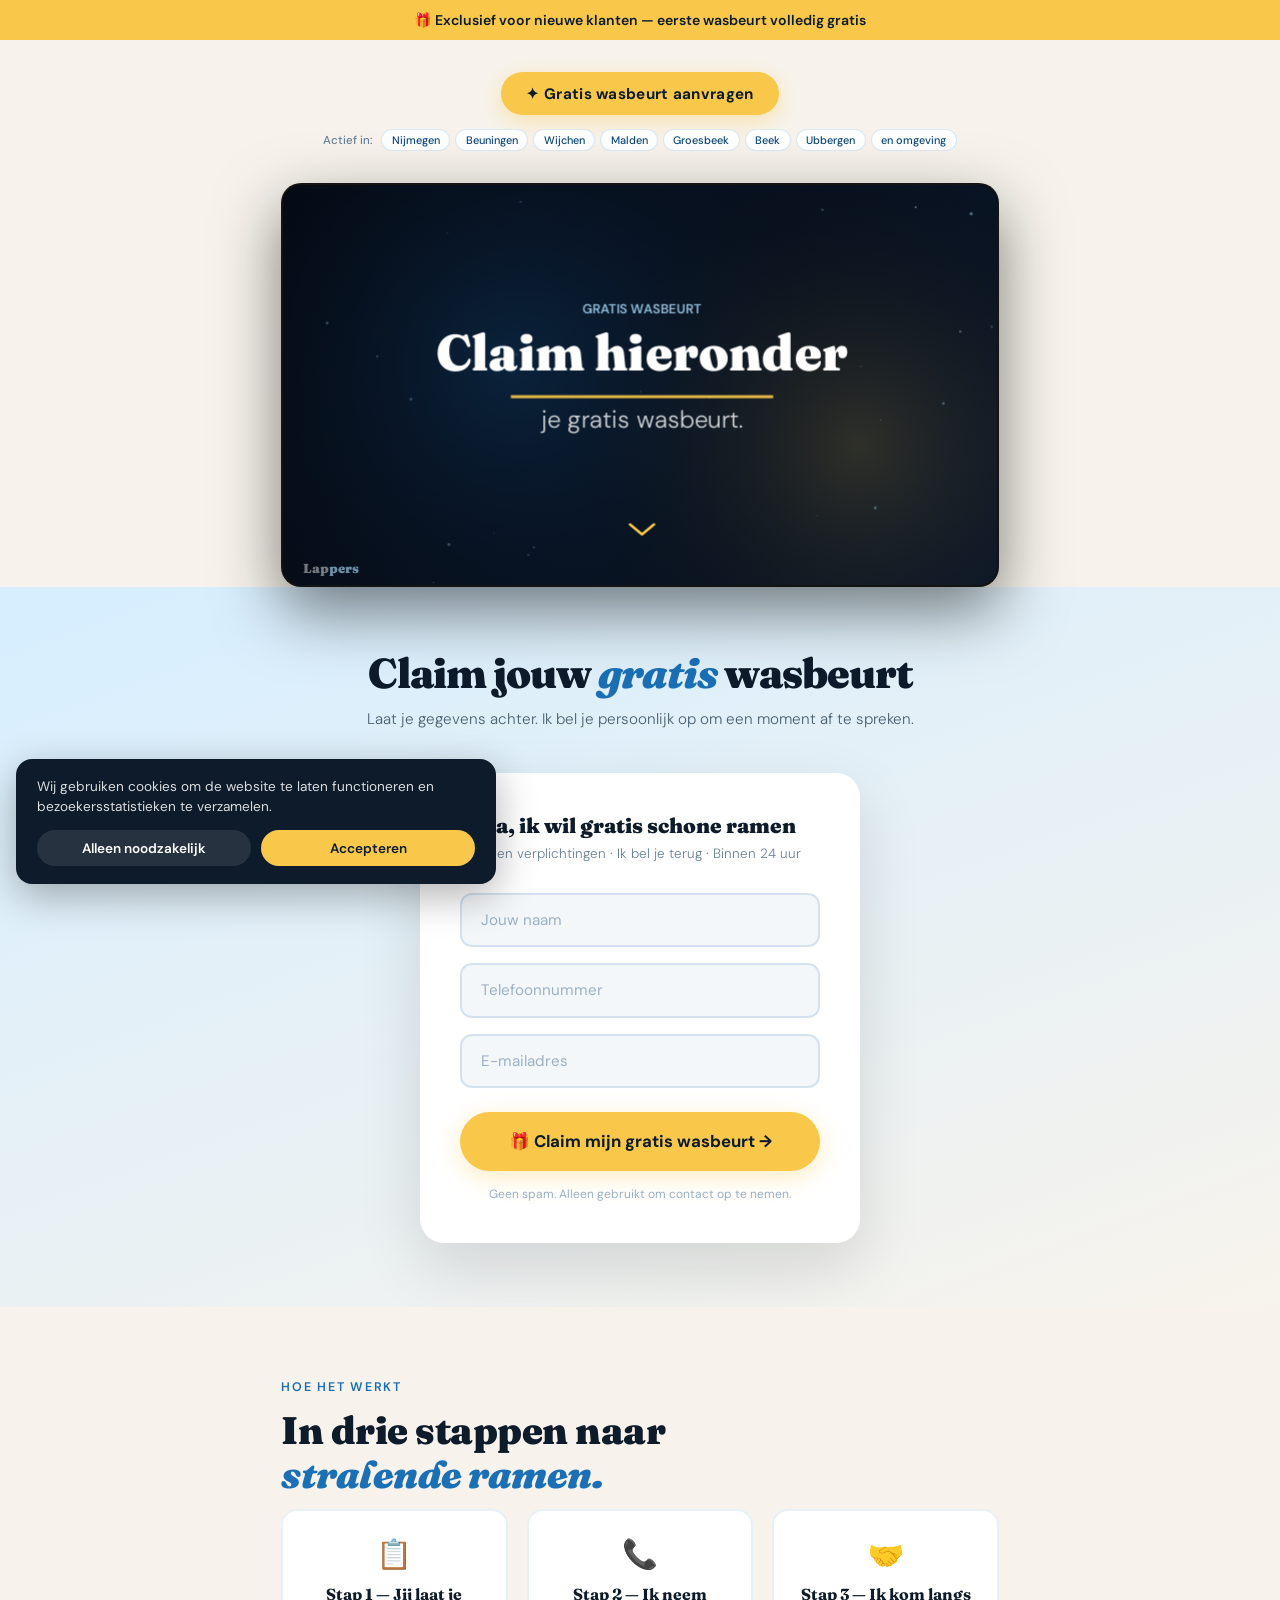
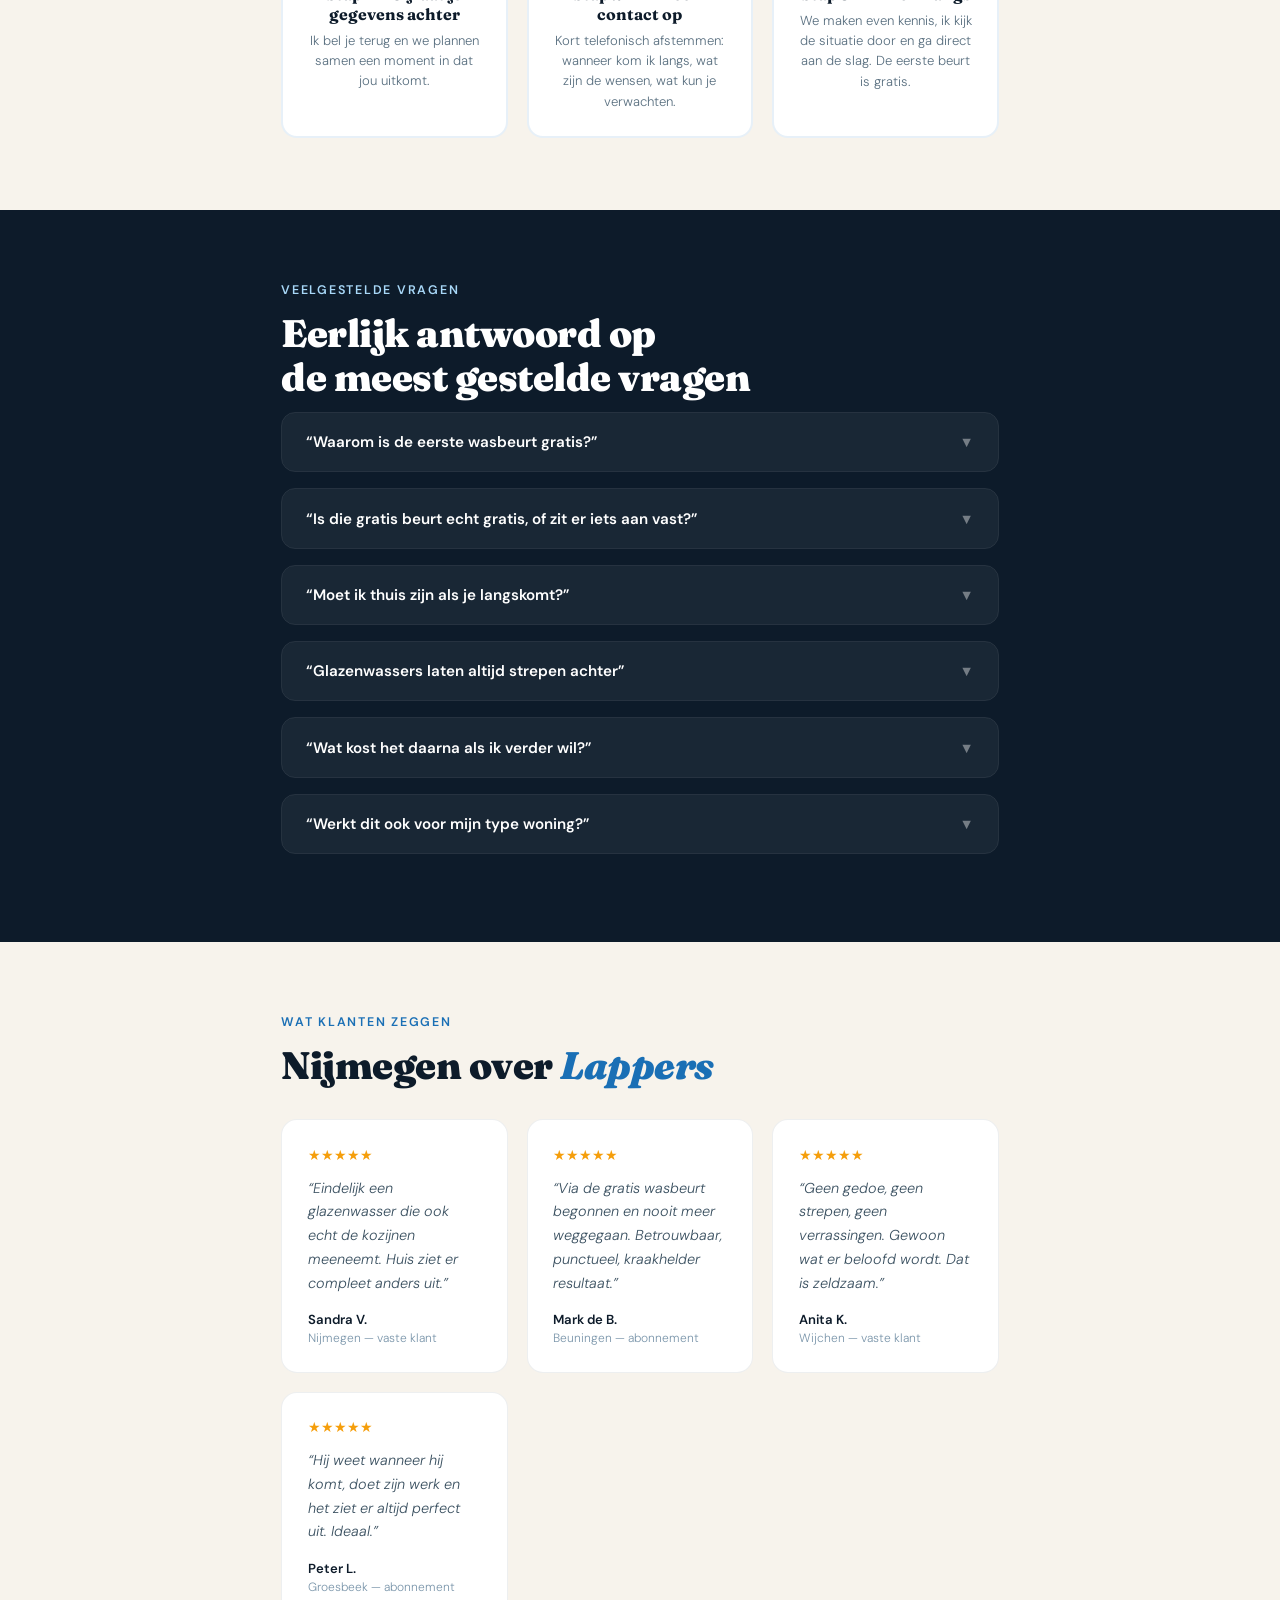
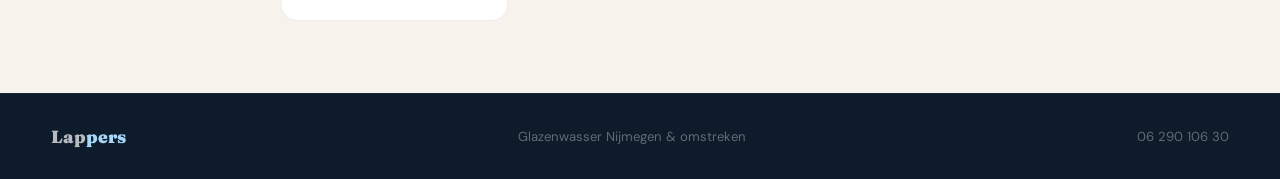
==== commit e69b0019: "Nieuwe site: cream/sky design met Canvas VSL en lead form - css/main.css aangemaakt met volledig nie" ====
--- a/gratis-wasbeurt.html
+++ b/gratis-wasbeurt.html
@@ -1,286 +1,712 @@
 <!DOCTYPE html>
 <html lang="nl">
 <head>
-    <meta charset="UTF-8">
-    <meta name="viewport" content="width=device-width, initial-scale=1.0">
-    <title>Gratis eerste wasbeurt – Lappers Glazenwasser Nijmegen</title>
-    <meta name="description" content="Nieuwe klant? Uw eerste wasbeurt is volledig gratis. Lappers – betrouwbare glazenwasser in Nijmegen en omgeving. Geen verplichtingen, geen verborgen kosten.">
-    <link rel="canonical" href="https://lappers.nl/gratis-wasbeurt">
-    <meta name="robots" content="noindex">
-
-    <link rel="preconnect" href="https://fonts.googleapis.com">
-    <link rel="preconnect" href="https://fonts.gstatic.com" crossorigin>
-    <link href="https://fonts.googleapis.com/css2?family=Inter:ital,wght@0,400;0,500;0,600;0,700;0,800;1,600;1,700&display=swap" rel="stylesheet">
-    <link rel="stylesheet" href="css/style.css">
-    <link rel="stylesheet" href="css/lp.css">
+  <meta charset="UTF-8" />
+  <meta name="viewport" content="width=device-width, initial-scale=1.0" />
+  <title>Gratis Wasbeurt — Glazenwasser Nijmegen | Lappers</title>
+  <meta name="description" content="Nieuwe klanten krijgen de eerste wasbeurt 100% gratis bij Lappers, glazenwasser in Nijmegen. Geen verplichtingen, binnen 24 uur reactie. Claim direct." />
+  <meta name="robots" content="index, follow" />
+  <link rel="canonical" href="https://lappers.nl/gratis-wasbeurt/" />
+  <meta property="og:title" content="Gratis Wasbeurt Aanvragen – Lappers Nijmegen" />
+  <meta property="og:description" content="Nieuwe klanten krijgen de eerste wasbeurt 100% gratis. Claim nu jouw gratis beurt bij Lappers." />
+  <meta property="og:type" content="website" />
+  <meta property="og:url" content="https://lappers.nl/gratis-wasbeurt/" />
+  <meta property="og:locale" content="nl_NL" />
+  <link rel="icon" type="image/svg+xml" href="/favicon.svg" />
+  <link rel="shortcut icon" href="/favicon.svg" />
+  <link rel="preconnect" href="https://fonts.googleapis.com" />
+  <link rel="preconnect" href="https://fonts.gstatic.com" crossorigin />
+  <link href="https://fonts.googleapis.com/css2?family=Fraunces:ital,wght@0,400;0,700;0,900;1,400&family=DM+Sans:wght@300;400;500;600;700&display=swap" rel="stylesheet" />
+  <style>
+    :root {
+      --sky: #d6eeff;
+      --sky-mid: #a8d8f8;
+      --blue: #1a6fb5;
+      --blue-dark: #0e4a7e;
+      --ink: #0d1b2a;
+      --cream: #f7f3ec;
+      --sun: #f9c84a;
+      --clean: #ffffff;
+      --muted: #4a6070;
+    }
+
+    *, *::before, *::after { box-sizing: border-box; margin: 0; padding: 0; }
+    html { scroll-behavior: smooth; }
+    body { font-family: 'DM Sans', sans-serif; background: var(--cream); color: var(--ink); overflow-x: hidden; }
+
+    /* TOPBAR */
+    .topbar { background: var(--sun); color: var(--ink); text-align: center; padding: 0.7rem 1rem; font-size: 0.88rem; font-weight: 600; }
+
+    /* HERO */
+    .hero {
+      text-align: center;
+      padding: 2rem 4vw 1rem;
+      background: var(--cream);
+    }
+
+    .offer-badge {
+      display: inline-block;
+      background: var(--sun);
+      color: var(--ink);
+      font-weight: 700;
+      font-size: 0.95rem;
+      padding: 0.7rem 1.6rem;
+      border-radius: 50px;
+      margin-bottom: 0;
+      letter-spacing: 0.02em;
+    }
+
+    .offer-badge-btn {
+      text-decoration: none;
+      cursor: pointer;
+      transition: background 0.2s, transform 0.15s, box-shadow 0.2s;
+      box-shadow: 0 6px 22px rgba(249,200,74,0.4);
+    }
+    .offer-badge-btn:hover {
+      background: #f0b800;
+      transform: translateY(-2px);
+      box-shadow: 0 10px 28px rgba(249,200,74,0.55);
+    }
+
+    .area-tags-hero {
+      margin-top: 0.9rem;
+      display: flex;
+      flex-wrap: wrap;
+      gap: 0.3rem;
+      justify-content: center;
+      align-items: center;
+    }
+
+    .area-label {
+      font-size: 0.72rem;
+      color: #6a8099;
+      font-weight: 500;
+      margin-right: 0.2rem;
+    }
+
+    .area-tag {
+      background: var(--clean);
+      border: 1px solid rgba(26,111,181,0.15);
+      color: var(--blue-dark);
+      font-size: 0.68rem;
+      padding: 0.18rem 0.6rem;
+      border-radius: 50px;
+      font-weight: 500;
+    }
+
+    /* VSL */
+    .vsl-section { max-width: 820px; margin: 0 auto; padding: 1rem 4vw 0; background: var(--cream); }
+
+    .vsl-wrapper {
+      position: relative;
+      border-radius: 20px;
+      overflow: hidden;
+      aspect-ratio: 16/9;
+      box-shadow: 0 24px 64px rgba(0,0,0,0.5);
+      border: 2px solid rgba(255,255,255,0.08);
+      background: #000;
+      cursor: pointer;
+    }
+
+    #vslCanvas { width: 100%; height: 100%; display: block; }
+
+    .vsl-play-overlay {
+      position: absolute; inset: 0;
+      display: flex; flex-direction: column; align-items: center; justify-content: center; gap: 1rem;
+      background: rgba(10,25,40,0.5);
+      transition: opacity 0.3s;
+    }
+    .vsl-play-overlay.hidden { opacity: 0; pointer-events: none; }
+
+    .play-btn {
+      width: 72px; height: 72px; background: var(--sun); border-radius: 50%;
+      display: flex; align-items: center; justify-content: center;
+      box-shadow: 0 8px 32px rgba(249,200,74,0.5); transition: transform 0.2s;
+    }
+    .play-btn::after { content: ''; width: 0; height: 0; border-style: solid; border-width: 12px 0 12px 22px; border-color: transparent transparent transparent var(--ink); margin-left: 4px; }
+    .vsl-play-overlay:hover .play-btn { transform: scale(1.1); }
+
+    .play-label { font-family: 'Fraunces', serif; font-size: 1rem; font-weight: 700; color: var(--clean); text-align: center; text-shadow: 0 2px 8px rgba(0,0,0,0.6); }
+
+    /* LEAD FORM */
+    .form-section {
+      background: linear-gradient(160deg, var(--sky) 0%, var(--cream) 100%);
+      padding: 4rem 4vw;
+      text-align: center;
+    }
+
+    .form-section h2 {
+      font-family: 'Fraunces', serif;
+      font-size: clamp(1.8rem, 4vw, 2.6rem);
+      font-weight: 900;
+      line-height: 1.1;
+      letter-spacing: -1px;
+      color: var(--ink);
+      margin-bottom: 0.7rem;
+    }
+
+    .form-section h2 em { font-style: italic; color: var(--blue); }
+
+    .form-section > p {
+      font-size: 0.95rem;
+      color: var(--muted);
+      margin-bottom: 2.5rem;
+      font-weight: 300;
+      line-height: 1.65;
+    }
+
+    .lead-form-box {
+      background: var(--clean);
+      border-radius: 24px;
+      padding: 2.5rem;
+      max-width: 440px;
+      margin: 0 auto;
+      box-shadow: 0 24px 64px rgba(0,0,0,0.12);
+    }
+
+    .lead-form-box h3 { font-family: 'Fraunces', serif; font-size: 1.3rem; font-weight: 900; color: var(--ink); margin-bottom: 0.4rem; }
+    .form-intro { font-size: 0.84rem; color: #6a8099; margin-bottom: 1.8rem; font-weight: 300; line-height: 1.5; }
+
+    .form-group { margin-bottom: 1rem; }
+    .form-group input { width: 100%; padding: 0.95rem 1.2rem; border: 2px solid rgba(26,111,181,0.15); border-radius: 12px; font-family: 'DM Sans', sans-serif; font-size: 0.95rem; background: #f4f7fa; color: var(--ink); outline: none; transition: border-color 0.2s, background 0.2s; }
+    .form-group input:focus { border-color: var(--blue); background: var(--clean); }
+    .form-group input::placeholder { color: #9ab0c4; }
+
+    .submit-btn { width: 100%; padding: 1.15rem; background: var(--sun); color: var(--ink); font-family: 'DM Sans', sans-serif; font-size: 1.05rem; font-weight: 700; border: none; border-radius: 50px; cursor: pointer; transition: background 0.2s, transform 0.15s, box-shadow 0.2s; box-shadow: 0 6px 24px rgba(249,200,74,0.35); margin-top: 0.5rem; }
+    .submit-btn:hover { background: #f0b800; transform: translateY(-2px); box-shadow: 0 10px 32px rgba(249,200,74,0.5); }
+    .submit-btn:disabled { opacity: 0.6; cursor: not-allowed; transform: none; }
+    .form-fine { font-size: 0.75rem; color: #9ab0c4; text-align: center; margin-top: 0.9rem; line-height: 1.5; }
+
+    .success-box { display: none; text-align: center; padding: 1.5rem 0; }
+    .success-box .icon { font-size: 3rem; margin-bottom: 1rem; }
+    .success-box h3 { font-family: 'Fraunces', serif; font-size: 1.3rem; font-weight: 900; color: var(--ink); margin-bottom: 0.5rem; }
+    .success-box p { font-size: 0.9rem; color: #6a8099; line-height: 1.6; }
+
+    /* LIGHT + DARK sections */
+    .light { background: var(--cream); color: var(--ink); }
+    .dark  { background: var(--ink); }
+
+    .section { max-width: 820px; margin: 0 auto; padding: 4.5rem 4vw; }
+
+    .section-label { font-size: 0.78rem; font-weight: 600; letter-spacing: 0.14em; text-transform: uppercase; margin-bottom: 0.8rem; display: block; }
+    .light .section-label { color: var(--blue); }
+    .dark  .section-label { color: #a8d8f8; }
+
+    .section-title { font-family: 'Fraunces', serif; font-size: clamp(1.6rem, 4vw, 2.4rem); font-weight: 900; line-height: 1.15; letter-spacing: -0.5px; margin-bottom: 0.8rem; }
+    .light .section-title { color: var(--ink); }
+    .dark  .section-title { color: var(--clean); }
+    .section-title em { font-style: italic; color: var(--blue); }
+    .dark .section-title em { color: var(--sky-mid); }
+
+    /* MODEL STEPS */
+    .model-steps { display: grid; grid-template-columns: repeat(auto-fit, minmax(180px, 1fr)); gap: 1.2rem; }
+    .model-step { background: var(--clean); border-radius: 16px; padding: 1.5rem; border: 2px solid rgba(26,111,181,0.1); text-align: center; transition: border-color 0.2s, transform 0.2s; }
+    .model-step:hover { border-color: var(--blue); transform: translateY(-3px); }
+    .model-step .icon { font-size: 1.8rem; margin-bottom: 0.7rem; }
+    .model-step h4 { font-family: 'Fraunces', serif; font-size: 1rem; font-weight: 700; color: var(--ink); margin-bottom: 0.4rem; }
+    .model-step p { font-size: 0.82rem; color: #5a7080; line-height: 1.55; font-weight: 300; }
+
+    /* OBJECTIONS */
+    .objection { margin-bottom: 1rem; border: 1px solid rgba(255,255,255,0.1); border-radius: 14px; overflow: hidden; }
+    .objection-q { padding: 1.2rem 1.5rem; font-weight: 600; font-size: 0.95rem; cursor: pointer; display: flex; justify-content: space-between; align-items: center; background: rgba(255,255,255,0.05); color: var(--clean); transition: background 0.2s; user-select: none; gap: 1rem; }
+    .objection-q:hover { background: rgba(255,255,255,0.09); }
+    .arrow { font-size: 0.9rem; transition: transform 0.25s; color: rgba(255,255,255,0.4); flex-shrink: 0; }
+    .objection.open .arrow { transform: rotate(180deg); }
+    .objection-body { max-height: 0; overflow: hidden; transition: max-height 0.35s ease; }
+    .objection.open .objection-body { max-height: 600px; }
+    .objection-inner { padding: 1.2rem 1.5rem 1.5rem; }
+    .obj-row { display: grid; grid-template-columns: 1fr 1fr; gap: 1rem; margin-bottom: 1rem; }
+    .obj-box { padding: 1rem; border-radius: 10px; font-size: 0.85rem; line-height: 1.55; font-weight: 300; }
+    .obj-wrong { background: rgba(239,68,68,0.1); border: 1px solid rgba(239,68,68,0.25); color: rgba(255,255,255,0.8); }
+    .obj-wrong strong { color: #f87171; font-size: 0.72rem; display: block; margin-bottom: 0.3rem; letter-spacing: 0.06em; text-transform: uppercase; }
+    .obj-right { background: rgba(74,222,128,0.08); border: 1px solid rgba(74,222,128,0.25); color: rgba(255,255,255,0.8); }
+    .obj-right strong { color: #4ade80; font-size: 0.72rem; display: block; margin-bottom: 0.3rem; letter-spacing: 0.06em; text-transform: uppercase; }
+    .obj-proof { font-size: 0.82rem; color: rgba(255,255,255,0.4); font-style: italic; padding-top: 0.8rem; border-top: 1px solid rgba(255,255,255,0.07); font-weight: 300; }
+
+    /* REVIEWS */
+    .reviews-grid { display: grid; grid-template-columns: repeat(auto-fit, minmax(220px, 1fr)); gap: 1.2rem; margin-top: 2rem; }
+    .review-card { background: var(--clean); border: 1.5px solid rgba(13,27,42,0.07); border-radius: 16px; padding: 1.6rem; }
+    .stars { color: #f59e0b; font-size: 0.9rem; margin-bottom: 0.8rem; }
+    .review-card p { font-size: 0.9rem; line-height: 1.65; color: #3a5060; font-weight: 300; font-style: italic; margin-bottom: 1rem; }
+    .reviewer { font-size: 0.82rem; font-weight: 600; color: var(--ink); }
+    .reviewer span { display: block; font-weight: 300; font-size: 0.75rem; color: #7a95aa; margin-top: 0.1rem; }
+
+    /* FOOTER */
+    footer { background: var(--ink); border-top: 1px solid rgba(255,255,255,0.06); padding: 2rem 4vw; display: flex; justify-content: space-between; align-items: center; flex-wrap: wrap; gap: 1rem; font-size: 0.82rem; color: rgba(255,255,255,0.35); }
+    footer a { color: rgba(255,255,255,0.35); text-decoration: none; }
+    footer a:hover { color: #a8d8f8; }
+
+    /* COOKIE BANNER */
+    .cookie-banner {
+      position: fixed;
+      bottom: 1rem;
+      left: 1rem;
+      right: 1rem;
+      max-width: 480px;
+      background: var(--ink);
+      color: var(--clean);
+      padding: 1.1rem 1.3rem;
+      border-radius: 16px;
+      box-shadow: 0 12px 40px rgba(0,0,0,0.3);
+      z-index: 1000;
+      display: none;
+      font-size: 0.85rem;
+      line-height: 1.5;
+    }
+    .cookie-banner.show { display: block; animation: slide-up-cookie 0.4s ease both; }
+    .cookie-banner p { margin: 0 0 0.8rem; color: rgba(255,255,255,0.85); }
+    .cookie-banner a { color: #a8d8f8; text-decoration: underline; }
+    .cookie-banner-actions { display: flex; gap: 0.6rem; flex-wrap: wrap; }
+    .cookie-btn { flex: 1; padding: 0.6rem 1rem; border-radius: 50px; border: none; font-family: inherit; font-size: 0.85rem; font-weight: 600; cursor: pointer; transition: opacity 0.2s, transform 0.15s; min-width: 110px; }
+    .cookie-btn-accept { background: var(--sun); color: var(--ink); }
+    .cookie-btn-decline { background: rgba(255,255,255,0.1); color: var(--clean); }
+    .cookie-btn:hover { transform: translateY(-1px); }
+    @keyframes slide-up-cookie {
+      from { transform: translateY(100%); opacity: 0; }
+      to   { transform: translateY(0);    opacity: 1; }
+    }
+
+    @media (max-width: 600px) {
+      .obj-row        { grid-template-columns: 1fr; }
+      .lead-form-box  { padding: 1.8rem; }
+    }
+  </style>
 </head>
-<body class="lp-body">
-
-    <!-- Urgency bar -->
-    <div class="urgency-bar">
-        <span class="urgency-dot" aria-hidden="true"></span>
-        Exclusief voor nieuwe klanten &mdash; beperkte plaatsen beschikbaar
+<body>
+
+  <div class="topbar">&#127873; Exclusief voor nieuwe klanten &mdash; eerste wasbeurt volledig gratis</div>
+
+  <!-- HERO -->
+  <section class="hero">
+    <a href="#aanvragen" class="offer-badge offer-badge-btn">&#10022; Gratis wasbeurt aanvragen</a>
+    <div class="area-tags-hero">
+      <span class="area-label">Actief in:</span>
+      <span class="area-tag">Nijmegen</span>
+      <span class="area-tag">Beuningen</span>
+      <span class="area-tag">Wijchen</span>
+      <span class="area-tag">Malden</span>
+      <span class="area-tag">Groesbeek</span>
+      <span class="area-tag">Beek</span>
+      <span class="area-tag">Ubbergen</span>
+      <span class="area-tag">en omgeving</span>
     </div>
-
-    <!-- Minimal nav -->
-    <nav class="nav lp-nav" id="nav">
-        <div class="container nav__inner">
-            <a href="/" class="nav__logo">Lappers</a>
-            <a href="tel:0629010650" class="lp-nav__phone">
-                <svg width="15" height="15" viewBox="0 0 24 24" fill="none" stroke="currentColor" stroke-width="2.5" stroke-linecap="round" aria-hidden="true"><path d="M22 16.92v3a2 2 0 01-2.18 2 19.79 19.79 0 01-8.63-3.07 19.5 19.5 0 01-6-6 19.79 19.79 0 01-3.07-8.67A2 2 0 014 2h3a2 2 0 012 1.72c.127.96.361 1.903.7 2.81a2 2 0 01-.45 2.11L8.09 9.91a16 16 0 006 6l1.27-1.27a2 2 0 012.11-.45c.907.339 1.85.573 2.81.7A2 2 0 0122 16.92z"/></svg>
-                06 290 106 50
-            </a>
-        </div>
-    </nav>
-
-    <!-- Hero sectie -->
-    <header class="lp-hero">
-        <div class="lp-hero__glow lp-hero__glow--1" aria-hidden="true"></div>
-        <div class="lp-hero__glow lp-hero__glow--2" aria-hidden="true"></div>
-        <div class="container lp-hero__inner">
-            <div class="lp-hero__content">
-                <p class="eyebrow eyebrow--light">Exclusief voor nieuwe klanten</p>
-                <h1>Claim jouw<br><em>gratis wasbeurt</em></h1>
-                <p class="lp-hero__sub">Laat uw gegevens achter. Ik bel u persoonlijk op om een moment af te spreken — zonder verplichtingen.</p>
-                <div class="lp-hero__usps">
-                    <div class="lp-usp">
-                        <svg width="16" height="16" viewBox="0 0 24 24" fill="none" stroke="currentColor" stroke-width="2.5" stroke-linecap="round" aria-hidden="true"><polyline points="20 6 9 17 4 12"/></svg>
-                        Volledig gratis — geen verborgen kosten
-                    </div>
-                    <div class="lp-usp">
-                        <svg width="16" height="16" viewBox="0 0 24 24" fill="none" stroke="currentColor" stroke-width="2.5" stroke-linecap="round" aria-hidden="true"><polyline points="20 6 9 17 4 12"/></svg>
-                        Geen verplichtingen, geen abonnement
-                    </div>
-                    <div class="lp-usp">
-                        <svg width="16" height="16" viewBox="0 0 24 24" fill="none" stroke="currentColor" stroke-width="2.5" stroke-linecap="round" aria-hidden="true"><polyline points="20 6 9 17 4 12"/></svg>
-                        Ik bel u terug binnen 24 uur
-                    </div>
-                </div>
-            </div>
-            <div class="lp-form-wrap">
-                <div class="lp-form-card">
-                    <p class="lp-form-card__title">Ja, ik wil gratis schone ramen</p>
-                    <p class="lp-form-card__sub">Geen verplichtingen. Ik bel u terug. Binnen 24 uur.</p>
-                    <form class="lp-form" id="lpForm" novalidate>
-                        <div class="form-field">
-                            <label for="lpName">Uw naam</label>
-                            <input type="text" id="lpName" name="name" required autocomplete="name" placeholder="Jan de Vries">
-                        </div>
-                        <div class="form-field">
-                            <label for="lpPhone">Telefoonnummer</label>
-                            <input type="tel" id="lpPhone" name="phone" required autocomplete="tel" placeholder="06 12 34 56 78">
-                        </div>
-                        <button type="submit" class="btn btn--gold btn--lg btn--full btn--shimmer lp-submit">
-                            Claim mijn gratis wasbeurt <span aria-hidden="true">&rarr;</span>
-                        </button>
-                        <p class="form__notice">Geen spam. Alleen gebruikt om contact op te nemen.</p>
-                    </form>
-                </div>
-            </div>
-        </div>
-    </header>
-
-    <!-- VSL + uitgebreide form sectie -->
-    <section class="section lp-vsl-section">
-        <div class="container lp-vsl-inner">
-            <!-- VSL video player -->
-            <div class="vsl-player-wrap">
-                <div class="vsl-player" id="vslPlayer">
-                    <div class="vsl-thumbnail">
-                        <div class="vsl-play-btn" id="vslPlayBtn" role="button" tabindex="0" aria-label="Bekijk de video over Lappers">
-                            <svg width="28" height="28" viewBox="0 0 24 24" fill="currentColor" aria-hidden="true"><polygon points="5 3 19 12 5 21 5 3"/></svg>
-                        </div>
-                        <div class="vsl-overlay-grid" aria-hidden="true"></div>
-                    </div>
-                    <div class="vsl-iframe-wrap" id="vslIframeWrap" hidden>
-                        <!-- Iframe wordt hier door JS geladen bij klik op play -->
-                    </div>
-                </div>
-                <p class="vsl-label">Bekijk hoe Lappers werkt &mdash; 2 min.</p>
-            </div>
-
-            <!-- Uitgebreid formulier -->
-            <div class="lp-form-full glass-card">
-                <p class="lp-form-card__title">Claim jouw gratis wasbeurt</p>
-                <p class="lp-form-card__sub">Vul uw gegevens in — ik bel u persoonlijk terug.</p>
-                <form class="lp-form" id="lpFormFull" novalidate>
-                    <div class="form-field">
-                        <label for="lpFullName">Uw naam</label>
-                        <input type="text" id="lpFullName" name="name" required autocomplete="name" placeholder="Jan de Vries">
-                    </div>
-                    <div class="form-field">
-                        <label for="lpFullPhone">Telefoonnummer</label>
-                        <input type="tel" id="lpFullPhone" name="phone" required autocomplete="tel" placeholder="06 12 34 56 78">
-                    </div>
-                    <button type="submit" class="btn btn--gold btn--lg btn--full btn--shimmer">
-                        Ja, ik wil gratis schone ramen <span aria-hidden="true">&rarr;</span>
-                    </button>
-                    <p class="form__notice">Geen spam. Ik bel u terug binnen 24 uur.</p>
-                </form>
-            </div>
-        </div>
-        <!-- data-src voor YouTube embed — vervang VIDEO_ID door het juiste ID -->
-        <div data-vsl-src="https://www.youtube.com/embed/VIDEO_ID" hidden id="vslData"></div>
+  </section>
+
+  <!-- VSL -->
+  <section class="vsl-section">
+    <div class="vsl-wrapper" id="vslWrapper">
+      <canvas id="vslCanvas"></canvas>
+      <div class="vsl-play-overlay" id="playOverlay">
+        <div class="play-btn"></div>
+        <div class="play-label">Bekijk hoe Lappers jouw ramen transformeert<br><span style="font-family:'DM Sans',sans-serif;font-size:0.8rem;font-weight:300;opacity:0.7;">&#177; 90 seconden &middot; Geen verplichtingen</span></div>
+      </div>
+    </div>
+  </section>
+
+  <!-- LEAD FORM -->
+  <section class="form-section" id="aanvragen">
+    <h2>Claim jouw <em>gratis</em> wasbeurt</h2>
+    <p>Laat je gegevens achter. Ik bel je persoonlijk op om een moment af te spreken.</p>
+
+    <div class="lead-form-box">
+      <h3>Ja, ik wil gratis schone ramen</h3>
+      <p class="form-intro">Geen verplichtingen &middot; Ik bel je terug &middot; Binnen 24 uur</p>
+      <form id="leadForm">
+        <div class="form-group"><input type="text"  name="naam"     placeholder="Jouw naam"      required autocomplete="name" /></div>
+        <div class="form-group"><input type="tel"   name="telefoon" placeholder="Telefoonnummer" required autocomplete="tel" /></div>
+        <div class="form-group"><input type="email" name="email"    placeholder="E-mailadres"    required autocomplete="email" /></div>
+        <button type="submit" class="submit-btn" id="submitBtn">&#127873; Claim mijn gratis wasbeurt &rarr;</button>
+        <p class="form-fine">Geen spam. Alleen gebruikt om contact op te nemen.</p>
+      </form>
+      <div class="success-box" id="successBox">
+        <div class="icon">&#127881;</div>
+        <h3>Gelukt! Ik neem snel contact op.</h3>
+        <p>Je hoort binnen 24 uur van mij om een moment af te spreken. Tot snel!</p>
+      </div>
+    </div>
+  </section>
+
+  <!-- STAPPEN -->
+  <div class="light">
+    <section class="section">
+      <span class="section-label">Hoe het werkt</span>
+      <h2 class="section-title">In drie stappen naar<br><em>stralende ramen.</em></h2>
+      <div class="model-steps">
+        <div class="model-step">
+          <div class="icon">&#128203;</div>
+          <h4>Stap 1 &mdash; Jij laat je gegevens achter</h4>
+          <p>Ik bel je terug en we plannen samen een moment in dat jou uitkomt.</p>
+        </div>
+        <div class="model-step">
+          <div class="icon">&#128222;</div>
+          <h4>Stap 2 &mdash; Ik neem contact op</h4>
+          <p>Kort telefonisch afstemmen: wanneer kom ik langs, wat zijn de wensen, wat kun je verwachten.</p>
+        </div>
+        <div class="model-step">
+          <div class="icon">&#129309;</div>
+          <h4>Stap 3 &mdash; Ik kom langs</h4>
+          <p>We maken even kennis, ik kijk de situatie door en ga direct aan de slag. De eerste beurt is gratis.</p>
+        </div>
+      </div>
     </section>
-
-    <!-- Social proof balk -->
-    <div class="social-proof-bar">
-        <div class="container social-proof-bar__inner">
-            <div class="social-proof-stars" aria-label="4.9 sterren">&#9733;&#9733;&#9733;&#9733;&#9733;</div>
-            <span class="social-proof-text"><strong>127 tevreden klanten</strong> in Nijmegen en omgeving</span>
-            <span class="social-proof-sep" aria-hidden="true">&middot;</span>
-            <span class="social-proof-rating">4.9 / 5</span>
-        </div>
+  </div>
+
+  <!-- BEZWAREN / FAQ -->
+  <div class="dark">
+    <section class="section">
+      <span class="section-label">Veelgestelde vragen</span>
+      <h2 class="section-title">Eerlijk antwoord op<br>de meest gestelde vragen</h2>
+
+      <div class="objection" id="obj0">
+        <div class="objection-q" onclick="toggleObj('obj0')">
+          <span>&#8220;Waarom is de eerste wasbeurt gratis?&#8221;</span>
+          <span class="arrow">&#9660;</span>
+        </div>
+        <div class="objection-body"><div class="objection-inner">
+          <p style="font-size:0.93rem;line-height:1.75;color:rgba(255,255,255,0.75);font-weight:300;">
+            Ik begrijp dat je iemand niet zomaar vertrouwt met je huis. Een glazenwasser die je niet kent, die zomaar langskomt &mdash; dat voelt onbekend. <strong style="color:#fff;">Daarom vraag ik je niets te betalen voor de eerste keer.</strong><br><br>
+            Ik kom langs, lap de ramen, en laat het resultaat voor zichzelf spreken. Geen verplichtingen achteraf. Je beslist daarna zelf of je verder wilt.<br><br>
+            <span style="color:rgba(255,255,255,0.4);font-style:italic;">&mdash; Lappers</span>
+          </p>
+        </div></div>
+      </div>
+
+      <div class="objection" id="obj1">
+        <div class="objection-q" onclick="toggleObj('obj1')">
+          <span>&#8220;Is die gratis beurt echt gratis, of zit er iets aan vast?&#8221;</span>
+          <span class="arrow">&#9660;</span>
+        </div>
+        <div class="objection-body"><div class="objection-inner">
+          <div class="obj-row">
+            <div class="obj-box obj-wrong"><strong>Wat mensen denken</strong>Ik moet daarna wel een abonnement nemen, anders telt het niet.</div>
+            <div class="obj-box obj-right"><strong>Hoe het echt zit</strong>De eerste beurt is &eacute;cht gratis, zonder voorwaarden. Ik kom langs, lap de ramen, en daarna beslis jij. Geen abonnementsverplichting.</div>
+          </div>
+          <p class="obj-proof">&#128172; "Ik verwachtte een verkooppraatje, maar dat was er niet. Hij deed gewoon zijn werk en liet het resultaat spreken." &mdash; Sandra, Nijmegen</p>
+        </div></div>
+      </div>
+
+      <div class="objection" id="obj2">
+        <div class="objection-q" onclick="toggleObj('obj2')">
+          <span>&#8220;Moet ik thuis zijn als je langskomt?&#8221;</span>
+          <span class="arrow">&#9660;</span>
+        </div>
+        <div class="objection-body"><div class="objection-inner">
+          <div class="obj-row">
+            <div class="obj-box obj-wrong"><strong>Wat mensen denken</strong>Ik moet een halve dag thuisblijven of vrij nemen. Dat is te veel gedoe.</div>
+            <div class="obj-box obj-right"><strong>Hoe het echt zit</strong>Voor de eerste kennismaking ben ik blij als je er even bij bent. Ik loop samen met je langs de ramen, kijk de situatie door en leg uit wat ik ga doen. Dat duurt maar 10 minuten &mdash; daarna kun je gewoon verder met je dag.</div>
+          </div>
+          <p class="obj-proof">&#128172; "Ik dacht dat ik de hele ochtend moest thuisblijven, maar hij was binnen twintig minuten klaar." &mdash; Mark, Beuningen</p>
+        </div></div>
+      </div>
+
+      <div class="objection" id="obj3">
+        <div class="objection-q" onclick="toggleObj('obj3')">
+          <span>&#8220;Glazenwassers laten altijd strepen achter&#8221;</span>
+          <span class="arrow">&#9660;</span>
+        </div>
+        <div class="objection-body"><div class="objection-inner">
+          <div class="obj-row">
+            <div class="obj-box obj-wrong"><strong>Wat mensen denken</strong>Ik heb het eerder geprobeerd en het viel tegen. Strepen, vegen, niet echt schoon.</div>
+            <div class="obj-box obj-right"><strong>Hoe het echt zit</strong>Met professioneel materiaal en de juiste werkwijze zijn strepen te vermijden. Ik doe geen haastwerk &mdash; kwaliteit gaat voor snelheid.</div>
+          </div>
+          <p class="obj-proof">&#128172; "Geen enkel streepje. Ik was sceptisch, maar dit is &eacute;cht een andere wereld." &mdash; Anita, Wijchen</p>
+        </div></div>
+      </div>
+
+      <div class="objection" id="obj4">
+        <div class="objection-q" onclick="toggleObj('obj4')">
+          <span>&#8220;Wat kost het daarna als ik verder wil?&#8221;</span>
+          <span class="arrow">&#9660;</span>
+        </div>
+        <div class="objection-body"><div class="objection-inner">
+          <div class="obj-row">
+            <div class="obj-box obj-wrong"><strong>Wat mensen denken</strong>Ze vragen vast veel meer dan ik denk, met verborgen extra&rsquo;s.</div>
+            <div class="obj-box obj-right"><strong>Hoe het echt zit</strong>Tijdens het eerste bezoek leg ik alles eerlijk uit &mdash; prijs, mogelijkheden, frequentie. Geen verrassingen achteraf. Jij beslist.</div>
+          </div>
+          <p class="obj-proof">&#128172; "Prijs precies zoals afgesproken. Geen gedoe, geen extra rekening." &mdash; Peter, Groesbeek</p>
+        </div></div>
+      </div>
+
+      <div class="objection" id="obj5">
+        <div class="objection-q" onclick="toggleObj('obj5')">
+          <span>&#8220;Werkt dit ook voor mijn type woning?&#8221;</span>
+          <span class="arrow">&#9660;</span>
+        </div>
+        <div class="objection-body"><div class="objection-inner">
+          <div class="obj-row">
+            <div class="obj-box obj-wrong"><strong>Wat mensen denken</strong>Ik heb een appartement, dakkapel of moeilijk bereikbare ramen &mdash; dat lukt vast niet.</div>
+            <div class="obj-box obj-right"><strong>Hoe het echt zit</strong>Rijtjeswoning, vrijstaand, appartement &mdash; ik werk voor alle woningtypes in Nijmegen en omstreken. Twijfel je? Gewoon even bellen.</div>
+          </div>
+          <p class="obj-proof">&#128172; "Ik had een dakkapel waarvan ik dacht dat niemand dat aankon. Geen probleem voor Lappers." &mdash; Roos, Malden</p>
+        </div></div>
+      </div>
+    </section>
+  </div>
+
+  <!-- REVIEWS -->
+  <div class="light">
+    <section class="section">
+      <span class="section-label">Wat klanten zeggen</span>
+      <h2 class="section-title">Nijmegen over <em>Lappers</em></h2>
+      <div class="reviews-grid">
+        <div class="review-card">
+          <div class="stars">&#9733;&#9733;&#9733;&#9733;&#9733;</div>
+          <p>&#8220;Eindelijk een glazenwasser die ook echt de kozijnen meeneemt. Huis ziet er compleet anders uit.&#8221;</p>
+          <div class="reviewer">Sandra V.<span>Nijmegen &mdash; vaste klant</span></div>
+        </div>
+        <div class="review-card">
+          <div class="stars">&#9733;&#9733;&#9733;&#9733;&#9733;</div>
+          <p>&#8220;Via de gratis wasbeurt begonnen en nooit meer weggegaan. Betrouwbaar, punctueel, kraakhelder resultaat.&#8221;</p>
+          <div class="reviewer">Mark de B.<span>Beuningen &mdash; abonnement</span></div>
+        </div>
+        <div class="review-card">
+          <div class="stars">&#9733;&#9733;&#9733;&#9733;&#9733;</div>
+          <p>&#8220;Geen gedoe, geen strepen, geen verrassingen. Gewoon wat er beloofd wordt. Dat is zeldzaam.&#8221;</p>
+          <div class="reviewer">Anita K.<span>Wijchen &mdash; vaste klant</span></div>
+        </div>
+        <div class="review-card">
+          <div class="stars">&#9733;&#9733;&#9733;&#9733;&#9733;</div>
+          <p>&#8220;Hij weet wanneer hij komt, doet zijn werk en het ziet er altijd perfect uit. Ideaal.&#8221;</p>
+          <div class="reviewer">Peter L.<span>Groesbeek &mdash; abonnement</span></div>
+        </div>
+      </div>
+    </section>
+  </div>
+
+  <footer>
+    <a href="/" style="font-size:1.1rem;color:rgba(255,255,255,0.7);font-family:'Fraunces',serif;font-weight:900;">Lap<span style="color:#a8d8f8;">pers</span></a>
+    <span>Glazenwasser Nijmegen &amp; omstreken</span>
+    <a href="tel:+31629010630">06 290 106 30</a>
+  </footer>
+
+  <!-- COOKIE BANNER -->
+  <div class="cookie-banner" id="cookieBanner">
+    <p>Wij gebruiken cookies om de website te laten functioneren en bezoekersstatistieken te verzamelen.</p>
+    <div class="cookie-banner-actions">
+      <button class="cookie-btn cookie-btn-decline" onclick="cookieChoice(false)">Alleen noodzakelijk</button>
+      <button class="cookie-btn cookie-btn-accept"  onclick="cookieChoice(true)">Accepteren</button>
     </div>
-
-    <!-- Stappen -->
-    <section class="section lp-steps-section">
-        <div class="container">
-            <div class="section__header">
-                <p class="eyebrow eyebrow--light">Hoe het werkt</p>
-                <h2>In 3 stappen naar <em>stralende ramen</em></h2>
-            </div>
-            <div class="lp-steps">
-                <div class="lp-step glass-card">
-                    <div class="lp-step__num">Stap 1</div>
-                    <h3>U laat uw gegevens achter</h3>
-                    <p>Vul het formulier in of bel direct. Ik plan samen met u een moment in dat uitkomt.</p>
-                </div>
-                <div class="lp-step glass-card">
-                    <div class="lp-step__num">Stap 2</div>
-                    <h3>Ik neem contact op</h3>
-                    <p>Kort telefonisch afstemmen: wanneer kom ik langs, wat zijn de wensen, wat kunt u verwachten.</p>
-                </div>
-                <div class="lp-step glass-card">
-                    <div class="lp-step__num">Stap 3</div>
-                    <h3>Ik kom langs</h3>
-                    <p>We maken kennis, ik ga direct aan de slag. De eerste beurt is volledig gratis — geen rekening, geen addertje.</p>
-                </div>
-            </div>
-        </div>
-    </section>
-
-    <!-- Reviews -->
-    <section class="section reviews-section">
-        <div class="container">
-            <div class="section__header">
-                <p class="eyebrow eyebrow--light">Wat klanten zeggen</p>
-                <h2>Nijmegen over <em>Lappers</em></h2>
-            </div>
-            <div class="reviews-grid">
-                <div class="review-card glass-card">
-                    <div class="review-card__stars" aria-label="5 sterren">&#9733;&#9733;&#9733;&#9733;&#9733;</div>
-                    <blockquote>"Via de gratis wasbeurt begonnen en nooit meer weggegaan. Betrouwbaar, punctueel, kristalheldere resultaten."</blockquote>
-                    <div class="review-card__author">
-                        <strong>Mark de B.</strong>
-                        <span>Beuningen &middot; Vaste klant</span>
-                    </div>
-                </div>
-                <div class="review-card glass-card">
-                    <div class="review-card__stars" aria-label="5 sterren">&#9733;&#9733;&#9733;&#9733;&#9733;</div>
-                    <blockquote>"Geen gedoe, geen strepen, geen verrassingen. Gewoon wat er beloofd wordt. Dat is zeldzaam."</blockquote>
-                    <div class="review-card__author">
-                        <strong>Anita K.</strong>
-                        <span>Nijmegen &middot; Vaste klant</span>
-                    </div>
-                </div>
-                <div class="review-card glass-card">
-                    <div class="review-card__stars" aria-label="5 sterren">&#9733;&#9733;&#9733;&#9733;&#9733;</div>
-                    <blockquote>"Eindelijk een glazenwasser die ook echt de kozijnen meeneemt. Huis ziet er compleet anders uit."</blockquote>
-                    <div class="review-card__author">
-                        <strong>Sandra V.</strong>
-                        <span>Nijmegen &middot; Vaste klant</span>
-                    </div>
-                </div>
-                <div class="review-card glass-card">
-                    <div class="review-card__stars" aria-label="5 sterren">&#9733;&#9733;&#9733;&#9733;&#9733;</div>
-                    <blockquote>"Hij weet wanneer hij komt, doet zijn werk en het ziet er altijd perfect uit. Precies wat je zoekt."</blockquote>
-                    <div class="review-card__author">
-                        <strong>Peter L.</strong>
-                        <span>Druten</span>
-                    </div>
-                </div>
-            </div>
-        </div>
-    </section>
-
-    <!-- FAQ -->
-    <section class="section section--alt lp-faq-section">
-        <div class="container">
-            <div class="section__header">
-                <p class="eyebrow">Veelgestelde vragen</p>
-                <h2>Eerlijk antwoord op de <em>meest gestelde vragen</em></h2>
-            </div>
-            <div class="faq" role="list">
-                <div class="faq__item" role="listitem">
-                    <button class="faq__q" aria-expanded="false">
-                        Waarom is de eerste wasbeurt gratis?
-                        <svg width="18" height="18" viewBox="0 0 24 24" fill="none" stroke="currentColor" stroke-width="2.5" stroke-linecap="round" aria-hidden="true"><polyline points="6 9 12 15 18 9"/></svg>
-                    </button>
-                    <div class="faq__a" hidden>
-                        <p>Ik werk liever met klanten die tevreden zijn dan met klanten die verplicht zijn. Eén gratis beurt — zodat u zelf ervaart wat de kwaliteit is. Geen verplichtingen.</p>
-                    </div>
-                </div>
-                <div class="faq__item" role="listitem">
-                    <button class="faq__q" aria-expanded="false">
-                        Is die gratis beurt echt gratis, of zit er iets aan vast?
-                        <svg width="18" height="18" viewBox="0 0 24 24" fill="none" stroke="currentColor" stroke-width="2.5" stroke-linecap="round" aria-hidden="true"><polyline points="6 9 12 15 18 9"/></svg>
-                    </button>
-                    <div class="faq__a" hidden>
-                        <p>Echt gratis. Geen abonnementsverplichtingen, geen verborgen kosten. Na de gratis beurt beslist u zelf of u wilt doorgaan en op welke basis.</p>
-                    </div>
-                </div>
-                <div class="faq__item" role="listitem">
-                    <button class="faq__q" aria-expanded="false">
-                        Moet ik thuis zijn als u langskomt?
-                        <svg width="18" height="18" viewBox="0 0 24 24" fill="none" stroke="currentColor" stroke-width="2.5" stroke-linecap="round" aria-hidden="true"><polyline points="6 9 12 15 18 9"/></svg>
-                    </button>
-                    <div class="faq__a" hidden>
-                        <p>Voor de buitenkant hoeft u niet thuis te zijn. Voor de binnenkant wel. We stemmen dat vooraf af.</p>
-                    </div>
-                </div>
-                <div class="faq__item" role="listitem">
-                    <button class="faq__q" aria-expanded="false">
-                        Wat kost het daarna als ik verder wil?
-                        <svg width="18" height="18" viewBox="0 0 24 24" fill="none" stroke="currentColor" stroke-width="2.5" stroke-linecap="round" aria-hidden="true"><polyline points="6 9 12 15 18 9"/></svg>
-                    </button>
-                    <div class="faq__a" hidden>
-                        <p>Na de gratis beurt geef ik een vaste prijs op basis van uw woning. Geen verrassingen achteraf. U beslist zelf of en hoe u verder gaat.</p>
-                    </div>
-                </div>
-                <div class="faq__item" role="listitem">
-                    <button class="faq__q" aria-expanded="false">
-                        Hoe snel word ik teruggebeld?
-                        <svg width="18" height="18" viewBox="0 0 24 24" fill="none" stroke="currentColor" stroke-width="2.5" stroke-linecap="round" aria-hidden="true"><polyline points="6 9 12 15 18 9"/></svg>
-                    </button>
-                    <div class="faq__a" hidden>
-                        <p>Normaal gesproken binnen 24 uur op werkdagen. Vaak eerder. U ontvangt een telefoontje van mij persoonlijk — geen callcenter.</p>
-                    </div>
-                </div>
-                <div class="faq__item" role="listitem">
-                    <button class="faq__q" aria-expanded="false">
-                        Werkt dit ook voor mijn type woning?
-                        <svg width="18" height="18" viewBox="0 0 24 24" fill="none" stroke="currentColor" stroke-width="2.5" stroke-linecap="round" aria-hidden="true"><polyline points="6 9 12 15 18 9"/></svg>
-                    </button>
-                    <div class="faq__a" hidden>
-                        <p>Voor rijtjeshuizen, vrijstaande woningen en appartementen is dit vrijwel altijd mogelijk. Bij bijzondere situaties — zoals dakramen of hoge verdiepingen — stemmen we vooraf af.</p>
-                    </div>
-                </div>
-            </div>
-        </div>
-    </section>
-
-    <!-- Minimal footer -->
-    <footer class="footer lp-footer">
-        <div class="footer__bottom">
-            <div class="container lp-footer__inner">
-                <p>&copy; 2025 Lappers &mdash; Glazenwasser Nijmegen &amp; omgeving</p>
-                <a href="/" class="lp-footer__back">Terug naar de hoofdpagina</a>
-            </div>
-        </div>
-    </footer>
-
-    <script src="js/main.js"></script>
-    <script src="js/lp.js"></script>
+  </div>
+
+  <script>
+    /* ── OBJECTION ACCORDION ── */
+    function toggleObj(id) {
+      document.getElementById(id).classList.toggle('open');
+    }
+
+    /* ── CANVAS VSL ANIMATION ── */
+    var canvas    = document.getElementById('vslCanvas');
+    var ctx       = canvas.getContext('2d');
+    var animFrame, t = 0, startTime = null;
+    var particles = [];
+
+    function initParticles() {
+      particles = [];
+      var W = canvas.width  / (window.devicePixelRatio || 1);
+      var H = canvas.height / (window.devicePixelRatio || 1);
+      for (var i = 0; i < 28; i++) {
+        particles.push({
+          x:  Math.random() * W,
+          y:  Math.random() * H,
+          vx: (Math.random() - 0.5) * 0.18,
+          vy: (Math.random() - 0.5) * 0.18,
+          r:  Math.random() * 1.4 + 0.3,
+          a:  Math.random() * 0.35 + 0.08
+        });
+      }
+    }
+
+    function resizeCanvas() {
+      var rect = canvas.parentElement.getBoundingClientRect();
+      var dpr  = window.devicePixelRatio || 1;
+      canvas.width  = rect.width  * dpr;
+      canvas.height = rect.height * dpr;
+      canvas.style.width  = rect.width  + 'px';
+      canvas.style.height = rect.height + 'px';
+      ctx.setTransform(dpr, 0, 0, dpr, 0, 0);
+      initParticles();
+    }
+
+    function drawFrame() {
+      var dpr = window.devicePixelRatio || 1;
+      var W   = canvas.width  / dpr;
+      var H   = canvas.height / dpr;
+
+      /* Background */
+      var bg = ctx.createLinearGradient(0, 0, W, H);
+      bg.addColorStop(0, '#050a14');
+      bg.addColorStop(1, '#0a1628');
+      ctx.fillStyle = bg;
+      ctx.fillRect(0, 0, W, H);
+
+      /* Orb 1 — blue */
+      var o1x = W * (0.28 + 0.07 * Math.sin(t * 0.30));
+      var o1y = H * (0.40 + 0.05 * Math.cos(t * 0.38));
+      var g1  = ctx.createRadialGradient(o1x, o1y, 0, o1x, o1y, W * 0.52);
+      g1.addColorStop(0, 'rgba(26,111,181,0.22)');
+      g1.addColorStop(1, 'transparent');
+      ctx.fillStyle = g1;
+      ctx.fillRect(0, 0, W, H);
+
+      /* Orb 2 — gold */
+      var o2x = W * (0.76 + 0.05 * Math.cos(t * 0.33));
+      var o2y = H * (0.62 + 0.05 * Math.sin(t * 0.28));
+      var g2  = ctx.createRadialGradient(o2x, o2y, 0, o2x, o2y, W * 0.42);
+      g2.addColorStop(0, 'rgba(249,200,74,0.16)');
+      g2.addColorStop(1, 'transparent');
+      ctx.fillStyle = g2;
+      ctx.fillRect(0, 0, W, H);
+
+      /* Particles */
+      for (var i = 0; i < particles.length; i++) {
+        var p = particles[i];
+        p.x += p.vx; p.y += p.vy;
+        if (p.x < 0) p.x = W; if (p.x > W) p.x = 0;
+        if (p.y < 0) p.y = H; if (p.y > H) p.y = 0;
+        ctx.fillStyle = 'rgba(168,216,248,' + p.a + ')';
+        ctx.beginPath();
+        ctx.arc(p.x, p.y, p.r, 0, Math.PI * 2);
+        ctx.fill();
+      }
+
+      /* Text — centered */
+      var cx     = W / 2;
+      var cy     = H / 2;
+      var pulse  = 1 + 0.014 * Math.sin(t * 1.4);
+      var fScale = Math.min(1, W / 600);
+
+      ctx.save();
+      ctx.translate(cx, cy);
+      ctx.scale(pulse, pulse);
+      ctx.textAlign = 'center';
+
+      /* Label */
+      ctx.font      = '600 ' + Math.max(11, 13 * fScale) + 'px "DM Sans", sans-serif';
+      ctx.fillStyle = 'rgba(168,216,248,0.85)';
+      ctx.fillText('GRATIS WASBEURT', 0, -H * 0.18);
+
+      /* Headline */
+      ctx.font      = '900 ' + Math.max(22, 50 * fScale) + 'px "Fraunces", serif';
+      ctx.fillStyle = '#ffffff';
+      ctx.fillText('Claim hieronder', 0, -H * 0.04);
+
+      /* Yellow rule */
+      var lw = Math.min(260, W * 0.38);
+      ctx.fillStyle = 'rgba(249,200,74,0.9)';
+      ctx.fillRect(-lw / 2, H * 0.02, lw, 3);
+
+      /* Sub-line */
+      ctx.font      = '300 ' + Math.max(14, 24 * fScale) + 'px "DM Sans", sans-serif';
+      ctx.fillStyle = 'rgba(255,255,255,0.82)';
+      ctx.fillText('je gratis wasbeurt.', 0, H * 0.10);
+
+      ctx.restore();
+
+      /* Down arrow with bounce */
+      var arrY   = H - 56 + Math.sin(t * 2) * 5;
+      ctx.strokeStyle = '#f9c84a';
+      ctx.lineWidth   = 2.5;
+      ctx.lineCap     = 'round';
+      ctx.lineJoin    = 'round';
+      ctx.beginPath();
+      ctx.moveTo(cx - 12, arrY - 6);
+      ctx.lineTo(cx,      arrY + 4);
+      ctx.lineTo(cx + 12, arrY - 6);
+      ctx.stroke();
+
+      /* Watermark */
+      ctx.font      = '900 ' + Math.max(11, 13 * fScale) + 'px "Fraunces", serif';
+      ctx.textAlign = 'left';
+      ctx.fillStyle = 'rgba(255,255,255,0.45)';
+      ctx.fillText('Lap', 20, H - 16);
+      var lw2 = ctx.measureText('Lap').width;
+      ctx.fillStyle = 'rgba(168,216,248,0.65)';
+      ctx.fillText('pers', 20 + lw2, H - 16);
+    }
+
+    function animate(ts) {
+      if (!startTime) startTime = ts;
+      t = (ts - startTime) / 1000;
+      drawFrame();
+      animFrame = requestAnimationFrame(animate);
+    }
+
+    function startVSL() {
+      document.getElementById('playOverlay').classList.add('hidden');
+      startTime = null;
+      animFrame = requestAnimationFrame(animate);
+    }
+
+    window.addEventListener('resize', function () { resizeCanvas(); drawFrame(); });
+    resizeCanvas();
+    /* Animate directly — no play needed for placeholder */
+    document.getElementById('playOverlay').classList.add('hidden');
+    animFrame = requestAnimationFrame(animate);
+
+    /* ── LEAD FORM ── */
+    document.getElementById('leadForm').addEventListener('submit', function (e) {
+      e.preventDefault();
+
+      var form    = this;
+      var btn     = document.getElementById('submitBtn');
+      var naam    = form.querySelector('[name="naam"]').value.trim();
+      var tel     = form.querySelector('[name="telefoon"]').value.trim();
+      var email   = form.querySelector('[name="email"]').value.trim();
+
+      btn.textContent = 'Versturen…';
+      btn.disabled    = true;
+
+      /* CallMeBot WhatsApp — activeer via: stuur "I allow callmebot to send me messages"
+         naar +34 644 82 35 55 op WhatsApp, vervang YOUR_API_KEY door je eigen sleutel */
+      var apiKey = 'YOUR_API_KEY';
+      var msg    = encodeURIComponent(
+        '🔔 NIEUWE LEAD — Lappers\n\n' +
+        '👤 ' + naam  + '\n' +
+        '📞 ' + tel   + '\n' +
+        '📧 ' + email + '\n\n' +
+        'Bron: gratis wasbeurt aanvraag'
+      );
+      fetch('https://api.callmebot.com/whatsapp.php?phone=31629010630&text=' + msg + '&apikey=' + apiKey, { mode: 'no-cors' }).catch(function () {});
+
+      /* Formspree */
+      fetch('https://formspree.io/f/mzdwpyqb', {
+        method:  'POST',
+        headers: { 'Accept': 'application/json', 'Content-Type': 'application/json' },
+        body:    JSON.stringify({ naam: naam, telefoon: tel, email: email, bron: 'gratis-wasbeurt' })
+      })
+      .then(function (res) {
+        if (res.ok) {
+          form.style.display = 'none';
+          document.getElementById('successBox').style.display = 'block';
+        } else {
+          btn.disabled    = false;
+          btn.textContent = '🎁 Claim mijn gratis wasbeurt →';
+          alert('Er ging iets mis. Probeer het opnieuw of bel direct: 06 290 106 30');
+        }
+      })
+      .catch(function () {
+        btn.disabled    = false;
+        btn.textContent = '🎁 Claim mijn gratis wasbeurt →';
+        alert('Er ging iets mis. Probeer het opnieuw of bel direct: 06 290 106 30');
+      });
+    });
+
+    /* ── COOKIE BANNER ── */
+    (function () {
+      try {
+        if (!localStorage.getItem('cookieChoice')) {
+          setTimeout(function () {
+            document.getElementById('cookieBanner').classList.add('show');
+          }, 1200);
+        }
+      } catch (e) {}
+    })();
+
+    function cookieChoice(accepted) {
+      try { localStorage.setItem('cookieChoice', accepted ? 'accepted' : 'declined'); } catch (e) {}
+      document.getElementById('cookieBanner').classList.remove('show');
+    }
+  </script>
+
 </body>
 </html>
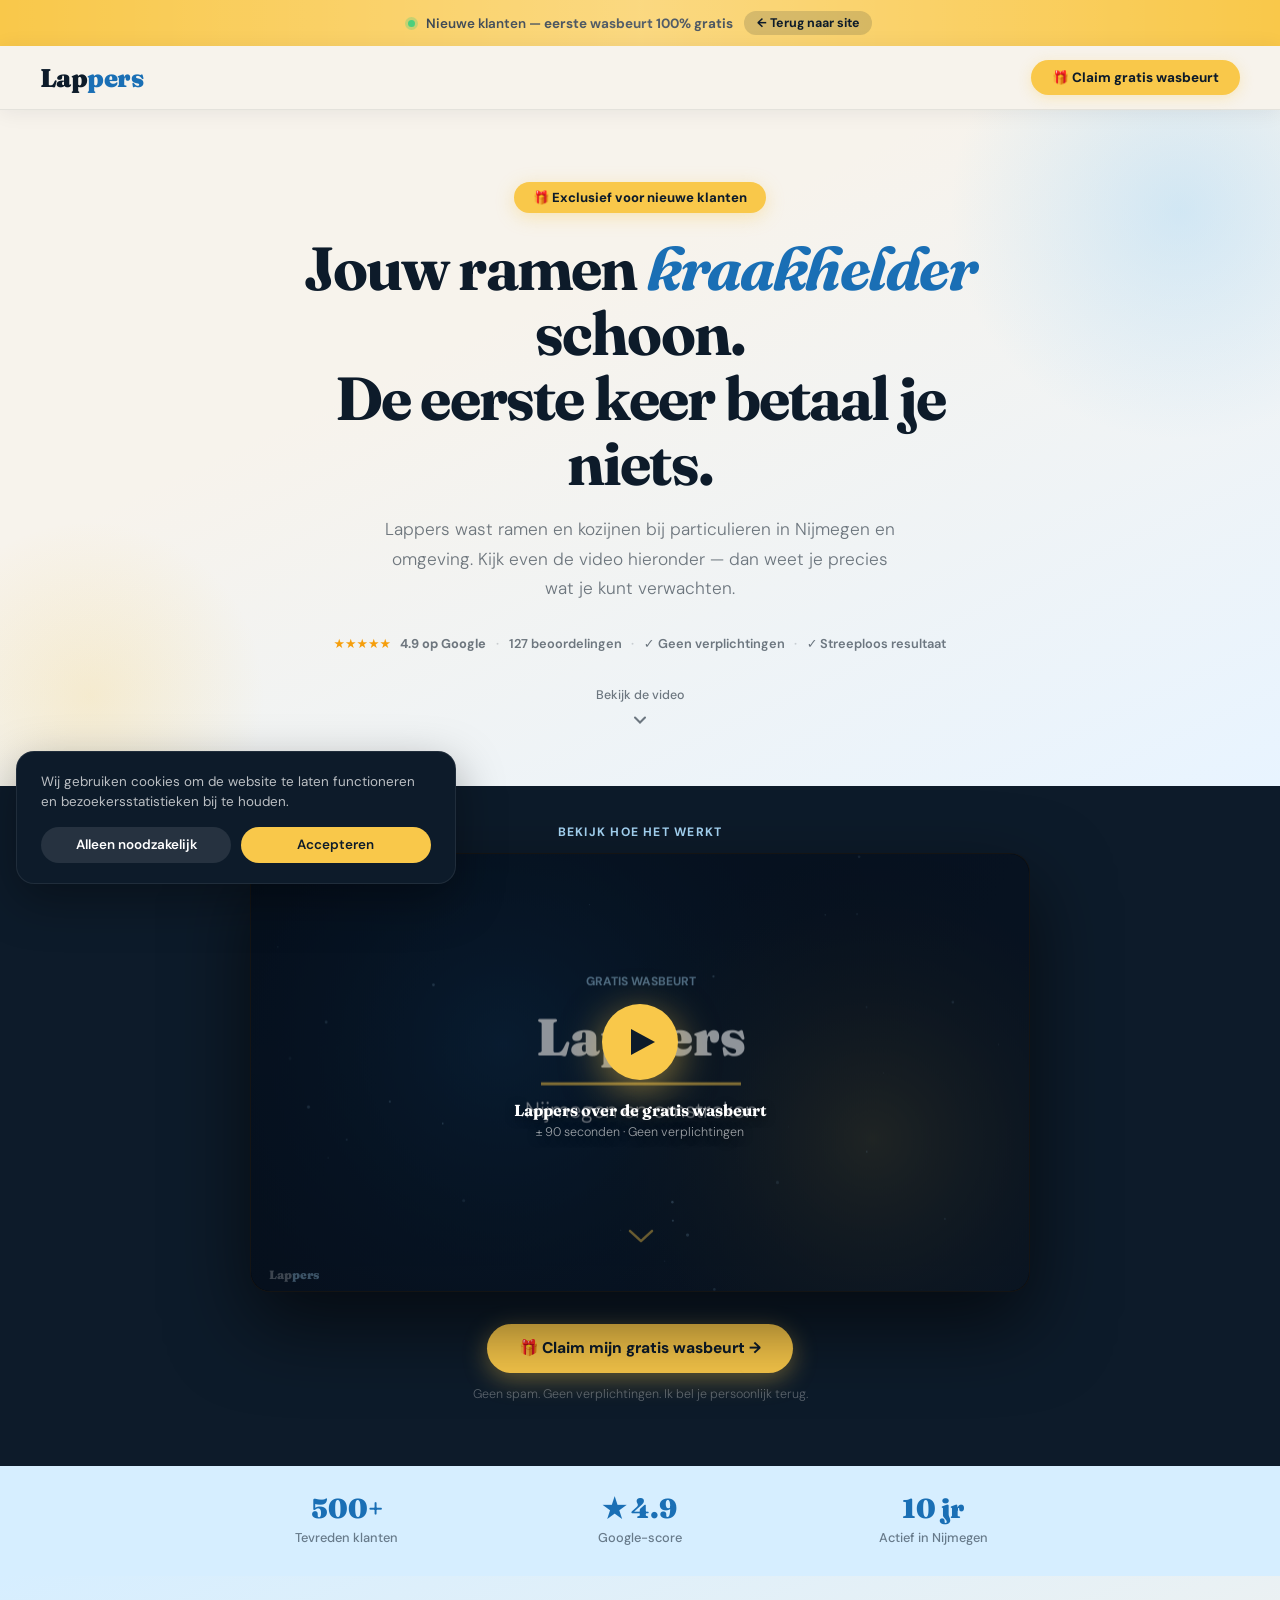
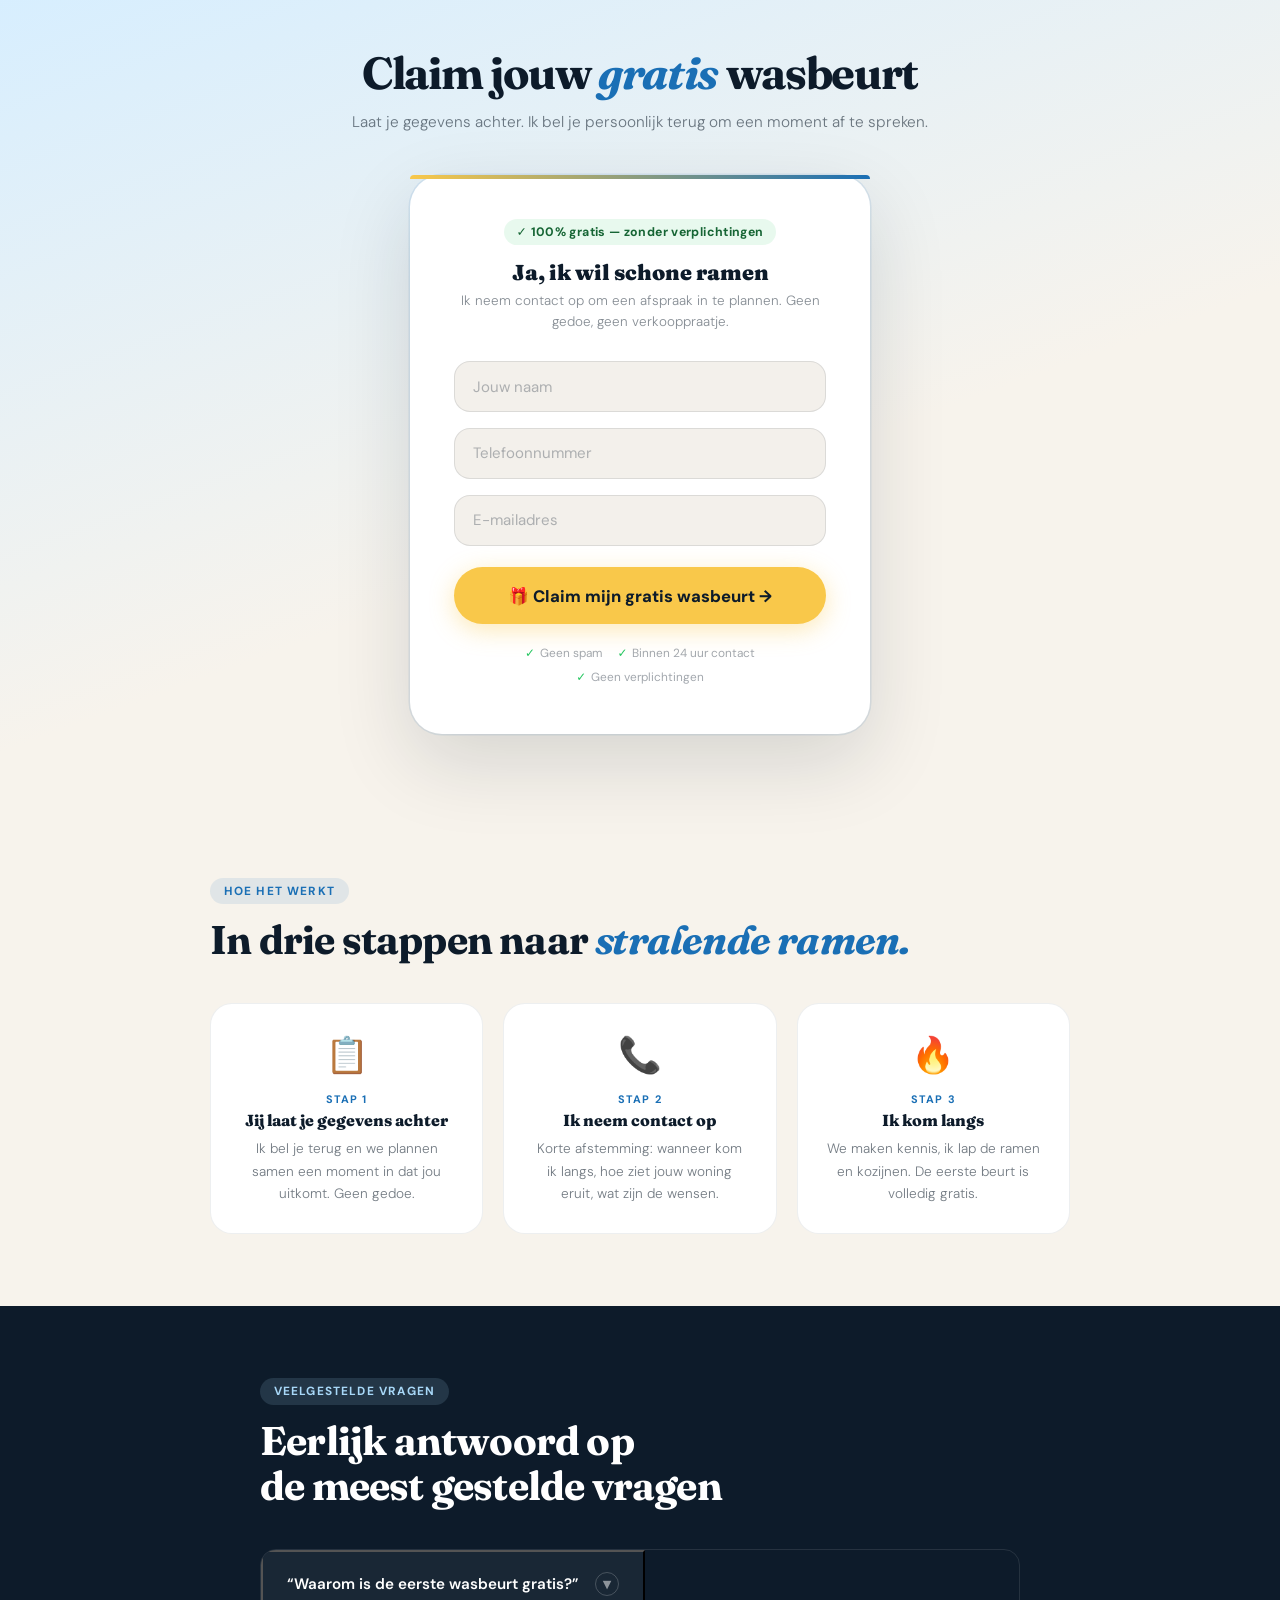
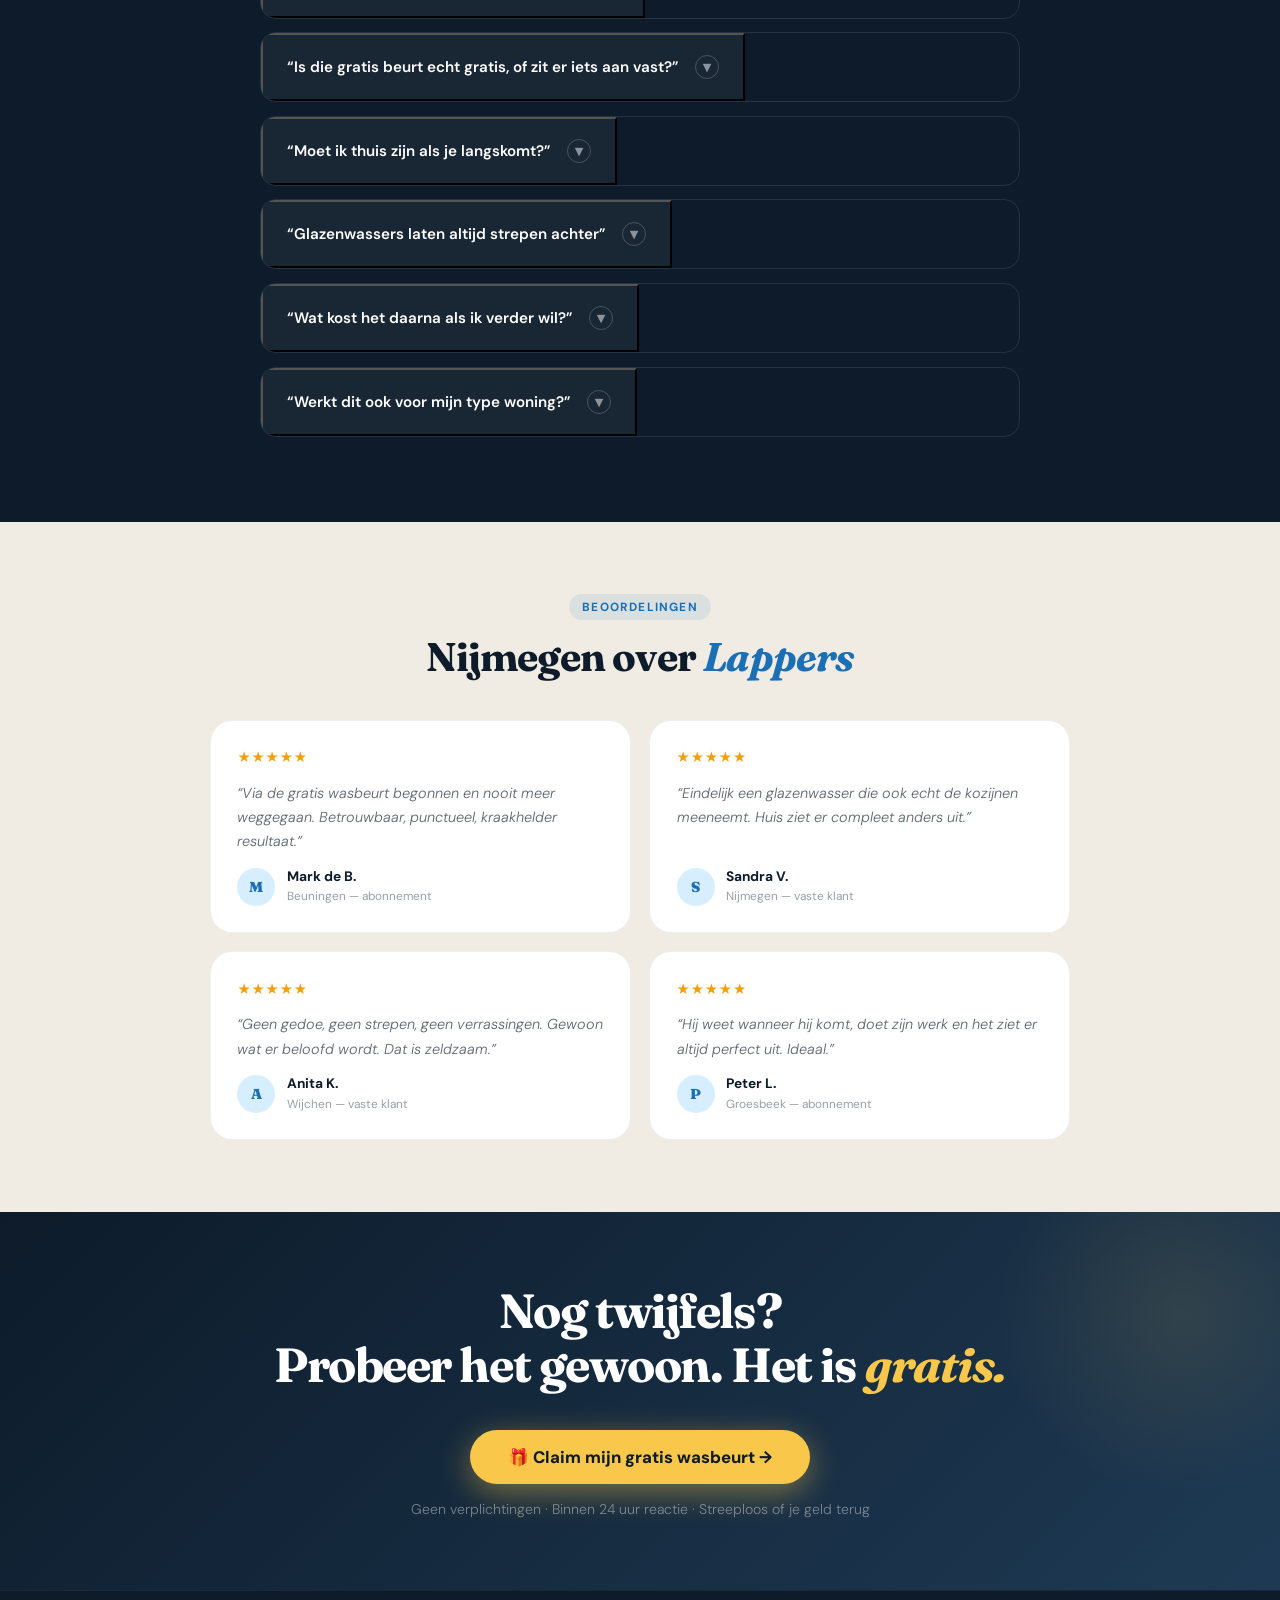
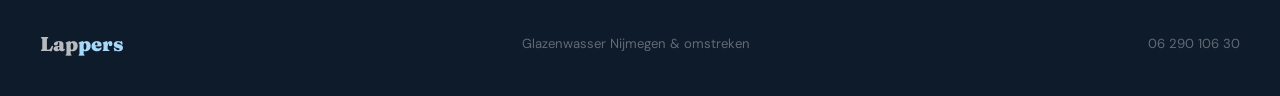
==== commit 76847004: "Complete redesign: gouden topbar, scroll-animaties, reviews sectie en LP - Topbar: goudkleurig met p" ====
--- a/gratis-wasbeurt.html
+++ b/gratis-wasbeurt.html
@@ -3,7 +3,7 @@
 <head>
   <meta charset="UTF-8" />
   <meta name="viewport" content="width=device-width, initial-scale=1.0" />
-  <title>Gratis Wasbeurt — Glazenwasser Nijmegen | Lappers</title>
+  <title>Gratis Wasbeurt Aanvragen — Glazenwasser Nijmegen | Lappers</title>
   <meta name="description" content="Nieuwe klanten krijgen de eerste wasbeurt 100% gratis bij Lappers, glazenwasser in Nijmegen. Geen verplichtingen, binnen 24 uur reactie. Claim direct." />
   <meta name="robots" content="index, follow" />
   <link rel="canonical" href="https://lappers.nl/gratis-wasbeurt/" />
@@ -13,505 +13,1220 @@
   <meta property="og:url" content="https://lappers.nl/gratis-wasbeurt/" />
   <meta property="og:locale" content="nl_NL" />
   <link rel="icon" type="image/svg+xml" href="/favicon.svg" />
-  <link rel="shortcut icon" href="/favicon.svg" />
   <link rel="preconnect" href="https://fonts.googleapis.com" />
   <link rel="preconnect" href="https://fonts.gstatic.com" crossorigin />
-  <link href="https://fonts.googleapis.com/css2?family=Fraunces:ital,wght@0,400;0,700;0,900;1,400&family=DM+Sans:wght@300;400;500;600;700&display=swap" rel="stylesheet" />
+  <link href="https://fonts.googleapis.com/css2?family=Fraunces:ital,wght@0,400;0,700;0,900;1,400&family=DM+Sans:wght@300;400;500;700;800&display=swap" rel="stylesheet" />
   <style>
+    /* ── Design tokens ── */
     :root {
-      --sky: #d6eeff;
-      --sky-mid: #a8d8f8;
-      --blue: #1a6fb5;
+      --sky:       #d6eeff;
+      --sky-mid:   #a8d8f8;
+      --blue:      #1a6fb5;
       --blue-dark: #0e4a7e;
-      --ink: #0d1b2a;
-      --cream: #f7f3ec;
-      --sun: #f9c84a;
-      --clean: #ffffff;
-      --muted: #4a6070;
+      --ink:       #0d1b2a;
+      --ink-mid:   #1e3a54;
+      --cream:     #f7f3ec;
+      --sun:       #f9c84a;
+      --sun-dark:  #e0a820;
+      --clean:     #ffffff;
+      --green:     #22c55e;
+      --muted:     rgba(13,27,42,.58);
+      --radius-sm: 10px;
+      --radius-md: 16px;
+      --radius-lg: 22px;
+      --radius-xl: 32px;
+      --radius-full: 999px;
+      --font-d: 'Fraunces', Georgia, serif;
+      --font-b: 'DM Sans', system-ui, sans-serif;
     }
 
     *, *::before, *::after { box-sizing: border-box; margin: 0; padding: 0; }
     html { scroll-behavior: smooth; }
-    body { font-family: 'DM Sans', sans-serif; background: var(--cream); color: var(--ink); overflow-x: hidden; }
-
-    /* TOPBAR */
-    .topbar { background: var(--sun); color: var(--ink); text-align: center; padding: 0.7rem 1rem; font-size: 0.88rem; font-weight: 600; }
-
-    /* HERO */
-    .hero {
-      text-align: center;
-      padding: 2rem 4vw 1rem;
-      background: var(--cream);
-    }
-
-    .offer-badge {
-      display: inline-block;
+    body { font-family: var(--font-b); background: var(--cream); color: var(--ink); -webkit-font-smoothing: antialiased; overflow-x: hidden; }
+    h1, h2, h3, h4 { font-family: var(--font-d); line-height: 1.12; }
+    em { font-style: italic; color: var(--blue); }
+    a { color: inherit; text-decoration: none; }
+
+    /* ── TOPBAR ── */
+    .topbar {
       background: var(--sun);
       color: var(--ink);
+      display: flex;
+      align-items: center;
+      justify-content: center;
+      padding: 0 1rem;
+      height: 46px;
+      font-size: .84rem;
+      font-weight: 600;
+      gap: .7rem;
+      position: relative;
+      overflow: hidden;
+    }
+    .topbar::after {
+      content: '';
+      position: absolute;
+      inset: 0;
+      background: linear-gradient(90deg, transparent, rgba(255,255,255,.3), transparent);
+      animation: shimmer 4s ease-in-out infinite;
+      pointer-events: none;
+    }
+    @keyframes shimmer { 0% { transform: translateX(-100%); } 60% { transform: translateX(100%); } 100% { transform: translateX(100%); } }
+    .topbar-pulse {
+      width: 7px; height: 7px;
+      background: var(--green);
+      border-radius: 50%;
+      flex-shrink: 0;
+      position: relative;
+    }
+    .topbar-pulse::before {
+      content: '';
+      position: absolute;
+      inset: -3px;
+      border-radius: 50%;
+      background: var(--green);
+      opacity: .3;
+      animation: pulse 1.8s ease-out infinite;
+    }
+    @keyframes pulse { 0% { transform: scale(1); opacity: .3; } 100% { transform: scale(2.4); opacity: 0; } }
+    .topbar-back {
+      display: inline-flex;
+      align-items: center;
+      gap: .35rem;
+      background: rgba(13,27,42,.15);
+      border-radius: var(--radius-full);
+      padding: .28rem .8rem;
+      font-size: .78rem;
       font-weight: 700;
-      font-size: 0.95rem;
-      padding: 0.7rem 1.6rem;
-      border-radius: 50px;
-      margin-bottom: 0;
-      letter-spacing: 0.02em;
-    }
-
-    .offer-badge-btn {
-      text-decoration: none;
-      cursor: pointer;
-      transition: background 0.2s, transform 0.15s, box-shadow 0.2s;
-      box-shadow: 0 6px 22px rgba(249,200,74,0.4);
-    }
-    .offer-badge-btn:hover {
-      background: #f0b800;
-      transform: translateY(-2px);
-      box-shadow: 0 10px 28px rgba(249,200,74,0.55);
-    }
-
-    .area-tags-hero {
-      margin-top: 0.9rem;
+      color: var(--ink);
+      flex-shrink: 0;
+      transition: background .15s;
+      position: relative;
+      z-index: 1;
+    }
+    .topbar-back:hover { background: rgba(13,27,42,.25); }
+
+    /* ── MINI NAV ── */
+    .mini-nav {
+      background: rgba(247,243,236,.97);
+      backdrop-filter: blur(20px);
+      border-bottom: 1px solid rgba(13,27,42,.08);
+      padding: 0 clamp(1rem, 4vw, 2.5rem);
       display: flex;
+      align-items: center;
+      justify-content: space-between;
+      height: 64px;
+      position: sticky;
+      top: 0;
+      z-index: 100;
+      box-shadow: 0 2px 20px rgba(13,27,42,.07);
+    }
+    .logo {
+      font-family: var(--font-d);
+      font-size: 1.6rem;
+      font-weight: 900;
+      color: var(--ink);
+      letter-spacing: -.02em;
+    }
+    .logo span { color: var(--blue); }
+    .mini-nav-cta {
+      display: inline-flex;
+      align-items: center;
+      gap: .4rem;
+      background: var(--sun);
+      color: var(--ink);
+      font-family: var(--font-b);
+      font-size: .84rem;
+      font-weight: 800;
+      padding: .55rem 1.3rem;
+      border-radius: var(--radius-full);
+      box-shadow: 0 3px 14px rgba(249,200,74,.3);
+      transition: background .15s, transform .15s;
+    }
+    .mini-nav-cta:hover { background: var(--sun-dark); transform: translateY(-1px); }
+
+    /* ── HERO ── */
+    .lp-hero {
+      background: linear-gradient(155deg, var(--cream) 35%, #e8f4ff 100%);
+      padding: 72px clamp(1.25rem, 5vw, 4rem) 56px;
+      text-align: center;
+      position: relative;
+      overflow: hidden;
+    }
+    .lp-hero::before {
+      content: '';
+      position: absolute;
+      top: -150px; right: -150px;
+      width: 500px; height: 500px;
+      border-radius: 50%;
+      background: radial-gradient(circle, rgba(168,216,248,.45) 0%, transparent 65%);
+      pointer-events: none;
+    }
+    .lp-hero::after {
+      content: '';
+      position: absolute;
+      bottom: -100px; left: -100px;
+      width: 380px; height: 380px;
+      border-radius: 50%;
+      background: radial-gradient(circle, rgba(249,200,74,.2) 0%, transparent 65%);
+      pointer-events: none;
+    }
+    .hero-eyebrow {
+      display: inline-flex;
+      align-items: center;
+      gap: .45rem;
+      background: var(--sun);
+      color: var(--ink);
+      font-size: .82rem;
+      font-weight: 800;
+      padding: .45rem 1.2rem;
+      border-radius: var(--radius-full);
+      margin-bottom: 1.4rem;
+      box-shadow: 0 4px 18px rgba(249,200,74,.35);
+      position: relative;
+      z-index: 1;
+    }
+    .lp-hero h1 {
+      font-size: clamp(2.2rem, 5.5vw, 3.8rem);
+      color: var(--ink);
+      letter-spacing: -.03em;
+      line-height: 1.07;
+      max-width: 760px;
+      margin: 0 auto 1.2rem;
+      position: relative;
+      z-index: 1;
+    }
+    .lp-hero h1 em { color: var(--blue); font-style: italic; }
+    .lp-hero-sub {
+      font-size: 1.08rem;
+      color: var(--muted);
+      font-weight: 300;
+      max-width: 520px;
+      margin: 0 auto 2rem;
+      line-height: 1.7;
+      position: relative;
+      z-index: 1;
+    }
+    .hero-trust-row {
+      display: flex;
+      align-items: center;
+      justify-content: center;
+      gap: .6rem;
       flex-wrap: wrap;
-      gap: 0.3rem;
-      justify-content: center;
+      font-size: .8rem;
+      font-weight: 600;
+      color: var(--muted);
+      position: relative;
+      z-index: 1;
+    }
+    .hero-trust-row .sep { opacity: .3; }
+    .hero-trust-row .stars { color: #f59e0b; }
+
+    /* Down arrow */
+    .scroll-hint {
+      margin-top: 2.2rem;
+      display: flex;
+      flex-direction: column;
       align-items: center;
-    }
-
-    .area-label {
-      font-size: 0.72rem;
-      color: #6a8099;
+      gap: .4rem;
+      color: var(--muted);
+      font-size: .78rem;
       font-weight: 500;
-      margin-right: 0.2rem;
-    }
-
-    .area-tag {
-      background: var(--clean);
-      border: 1px solid rgba(26,111,181,0.15);
-      color: var(--blue-dark);
-      font-size: 0.68rem;
-      padding: 0.18rem 0.6rem;
-      border-radius: 50px;
-      font-weight: 500;
-    }
-
-    /* VSL */
-    .vsl-section { max-width: 820px; margin: 0 auto; padding: 1rem 4vw 0; background: var(--cream); }
-
+      position: relative;
+      z-index: 1;
+    }
+    .scroll-hint svg { animation: bounce 2s ease-in-out infinite; }
+    @keyframes bounce { 0%, 100% { transform: translateY(0); } 50% { transform: translateY(5px); } }
+
+    /* ── VSL ── */
+    .vsl-section {
+      background: var(--ink);
+      padding: 0 0 4rem;
+    }
+    .vsl-label {
+      text-align: center;
+      padding: 2.4rem 1rem .8rem;
+      font-size: .76rem;
+      font-weight: 700;
+      letter-spacing: .1em;
+      text-transform: uppercase;
+      color: var(--sky-mid);
+    }
+    .vsl-container {
+      max-width: 860px;
+      margin: 0 auto;
+      padding: 0 clamp(1rem, 4vw, 2.5rem);
+    }
     .vsl-wrapper {
       position: relative;
       border-radius: 20px;
       overflow: hidden;
       aspect-ratio: 16/9;
-      box-shadow: 0 24px 64px rgba(0,0,0,0.5);
-      border: 2px solid rgba(255,255,255,0.08);
+      box-shadow: 0 32px 80px rgba(0,0,0,.6);
       background: #000;
       cursor: pointer;
-    }
-
+      border: 1.5px solid rgba(255,255,255,.08);
+    }
     #vslCanvas { width: 100%; height: 100%; display: block; }
-
-    .vsl-play-overlay {
+    .vsl-overlay {
       position: absolute; inset: 0;
-      display: flex; flex-direction: column; align-items: center; justify-content: center; gap: 1rem;
-      background: rgba(10,25,40,0.5);
-      transition: opacity 0.3s;
-    }
-    .vsl-play-overlay.hidden { opacity: 0; pointer-events: none; }
-
+      display: flex; flex-direction: column;
+      align-items: center; justify-content: center;
+      gap: 1.2rem;
+      background: rgba(8,18,32,.45);
+      transition: opacity .3s;
+    }
+    .vsl-overlay.hidden { opacity: 0; pointer-events: none; }
     .play-btn {
-      width: 72px; height: 72px; background: var(--sun); border-radius: 50%;
+      width: 76px; height: 76px;
+      background: var(--sun);
+      border-radius: 50%;
       display: flex; align-items: center; justify-content: center;
-      box-shadow: 0 8px 32px rgba(249,200,74,0.5); transition: transform 0.2s;
-    }
-    .play-btn::after { content: ''; width: 0; height: 0; border-style: solid; border-width: 12px 0 12px 22px; border-color: transparent transparent transparent var(--ink); margin-left: 4px; }
-    .vsl-play-overlay:hover .play-btn { transform: scale(1.1); }
-
-    .play-label { font-family: 'Fraunces', serif; font-size: 1rem; font-weight: 700; color: var(--clean); text-align: center; text-shadow: 0 2px 8px rgba(0,0,0,0.6); }
-
-    /* LEAD FORM */
+      box-shadow: 0 10px 40px rgba(249,200,74,.55);
+      transition: transform .2s, box-shadow .2s;
+    }
+    .play-btn::after {
+      content: '';
+      width: 0; height: 0;
+      border-style: solid;
+      border-width: 13px 0 13px 24px;
+      border-color: transparent transparent transparent var(--ink);
+      margin-left: 5px;
+    }
+    .vsl-overlay:hover .play-btn { transform: scale(1.1); box-shadow: 0 16px 52px rgba(249,200,74,.7); }
+    .play-label {
+      font-family: var(--font-d);
+      font-size: 1rem;
+      font-weight: 700;
+      color: var(--clean);
+      text-align: center;
+      text-shadow: 0 2px 10px rgba(0,0,0,.5);
+    }
+    .play-sub {
+      font-family: var(--font-b);
+      font-size: .78rem;
+      font-weight: 300;
+      color: rgba(255,255,255,.6);
+      display: block;
+      margin-top: .3rem;
+    }
+    .vsl-cta-row {
+      text-align: center;
+      padding: 2rem 1rem 0;
+    }
+    .vsl-cta-row a {
+      display: inline-flex;
+      align-items: center;
+      gap: .45rem;
+      background: var(--sun);
+      color: var(--ink);
+      font-family: var(--font-b);
+      font-size: .97rem;
+      font-weight: 800;
+      padding: .9rem 2rem;
+      border-radius: var(--radius-full);
+      box-shadow: 0 6px 24px rgba(249,200,74,.4);
+      transition: background .15s, transform .2s, box-shadow .2s;
+    }
+    .vsl-cta-row a:hover {
+      background: var(--sun-dark);
+      transform: translateY(-3px);
+      box-shadow: 0 12px 36px rgba(249,200,74,.55);
+    }
+    .vsl-caption {
+      text-align: center;
+      font-size: .78rem;
+      color: rgba(255,255,255,.32);
+      margin-top: .85rem;
+      font-weight: 300;
+    }
+
+    /* ── SOCIAL PROOF BAR ── */
+    .proof-bar {
+      background: var(--sky);
+      padding: 1.8rem clamp(1rem, 4vw, 3rem);
+    }
+    .proof-bar-inner {
+      max-width: 860px;
+      margin: 0 auto;
+      display: grid;
+      grid-template-columns: repeat(3, 1fr);
+      gap: 1.25rem;
+      text-align: center;
+    }
+    .proof-item strong {
+      display: block;
+      font-family: var(--font-d);
+      font-size: 1.7rem;
+      font-weight: 900;
+      color: var(--blue);
+      line-height: 1;
+      margin-bottom: .25rem;
+    }
+    .proof-item span {
+      font-size: .8rem;
+      color: rgba(13,27,42,.55);
+      font-weight: 500;
+    }
+
+    /* ── FORM SECTION ── */
     .form-section {
-      background: linear-gradient(160deg, var(--sky) 0%, var(--cream) 100%);
-      padding: 4rem 4vw;
+      padding: 72px clamp(1.25rem, 5vw, 4rem);
+      background: linear-gradient(160deg, var(--sky) 0%, var(--cream) 60%);
       text-align: center;
     }
-
     .form-section h2 {
-      font-family: 'Fraunces', serif;
-      font-size: clamp(1.8rem, 4vw, 2.6rem);
-      font-weight: 900;
-      line-height: 1.1;
-      letter-spacing: -1px;
+      font-size: clamp(1.9rem, 4.5vw, 2.8rem);
       color: var(--ink);
-      margin-bottom: 0.7rem;
-    }
-
-    .form-section h2 em { font-style: italic; color: var(--blue); }
-
-    .form-section > p {
-      font-size: 0.95rem;
+      letter-spacing: -.03em;
+      margin-bottom: .7rem;
+    }
+    .form-section h2 em { color: var(--blue); }
+    .form-intro-text {
+      font-size: .96rem;
       color: var(--muted);
       margin-bottom: 2.5rem;
       font-weight: 300;
+      line-height: 1.7;
+    }
+
+    .form-box {
+      background: var(--clean);
+      border-radius: var(--radius-xl);
+      padding: 2.75rem;
+      max-width: 460px;
+      margin: 0 auto;
+      box-shadow: 0 28px 80px rgba(13,27,42,.14), 0 0 0 1.5px rgba(26,111,181,.1);
+      position: relative;
+    }
+    .form-box::before {
+      content: '';
+      position: absolute;
+      top: 0; left: 0; right: 0;
+      height: 4px;
+      background: linear-gradient(90deg, var(--sun), var(--blue));
+      border-radius: var(--radius-xl) var(--radius-xl) 0 0;
+    }
+
+    .form-box-tag {
+      display: inline-flex;
+      align-items: center;
+      gap: .4rem;
+      background: rgba(34,197,94,.1);
+      color: #166534;
+      font-size: .77rem;
+      font-weight: 700;
+      padding: .3rem .8rem;
+      border-radius: var(--radius-full);
+      margin-bottom: 1rem;
+      letter-spacing: .03em;
+    }
+    .form-box h3 {
+      font-size: 1.35rem;
+      font-weight: 900;
+      color: var(--ink);
+      margin-bottom: .35rem;
+    }
+    .form-desc {
+      font-size: .84rem;
+      color: rgba(13,27,42,.5);
+      margin-bottom: 1.8rem;
+      font-weight: 300;
+      line-height: 1.55;
+    }
+
+    .form-group { margin-bottom: 1rem; }
+    .form-group input {
+      width: 100%;
+      padding: .9rem 1.15rem;
+      border: 1.5px solid rgba(13,27,42,.1);
+      border-radius: var(--radius-md);
+      font-family: var(--font-b);
+      font-size: .94rem;
+      background: #f3f0eb;
+      color: var(--ink);
+      outline: none;
+      transition: border-color .18s, background .18s, box-shadow .18s;
+    }
+    .form-group input:focus {
+      border-color: var(--blue);
+      background: var(--clean);
+      box-shadow: 0 0 0 3px rgba(26,111,181,.1);
+    }
+    .form-group input::placeholder { color: rgba(13,27,42,.3); }
+    .form-group input.error { border-color: #ef4444; }
+
+    .submit-btn {
+      width: 100%;
+      padding: 1.1rem;
+      background: var(--sun);
+      color: var(--ink);
+      font-family: var(--font-b);
+      font-size: 1.04rem;
+      font-weight: 800;
+      border: none;
+      border-radius: var(--radius-full);
+      cursor: pointer;
+      transition: background .15s, transform .2s, box-shadow .2s;
+      box-shadow: 0 6px 24px rgba(249,200,74,.4);
+      margin-top: .35rem;
+    }
+    .submit-btn:hover {
+      background: var(--sun-dark);
+      transform: translateY(-2px);
+      box-shadow: 0 12px 36px rgba(249,200,74,.52);
+    }
+    .submit-btn:disabled { opacity: .6; cursor: not-allowed; transform: none; box-shadow: none; }
+
+    .form-fine {
+      font-size: .74rem;
+      color: rgba(13,27,42,.38);
+      text-align: center;
+      margin-top: 1rem;
+      line-height: 1.55;
+    }
+    .form-fine .check {
+      display: inline-flex;
+      align-items: center;
+      gap: .3rem;
+      margin: .2rem .4rem;
+    }
+    .form-fine .check::before { content: '✓'; color: var(--green); font-weight: 700; }
+
+    .success-box {
+      display: none;
+      text-align: center;
+      padding: 1.75rem 0;
+    }
+    .success-icon {
+      font-size: 3.5rem;
+      margin-bottom: 1rem;
+      display: block;
+    }
+    .success-box h3 {
+      font-size: 1.3rem;
+      font-weight: 900;
+      color: var(--ink);
+      margin-bottom: .55rem;
+    }
+    .success-box p {
+      font-size: .9rem;
+      color: var(--muted);
       line-height: 1.65;
-    }
-
-    .lead-form-box {
+      font-weight: 300;
+    }
+
+    /* ── STEPS ── */
+    .steps-section {
+      background: var(--cream);
+      padding: 72px clamp(1.25rem, 5vw, 4rem);
+    }
+    .steps-inner {
+      max-width: 860px;
+      margin: 0 auto;
+    }
+    .section-label {
+      display: inline-flex;
+      align-items: center;
+      gap: .4rem;
+      font-size: .74rem;
+      font-weight: 700;
+      letter-spacing: .1em;
+      text-transform: uppercase;
+      color: var(--blue);
+      background: rgba(26,111,181,.1);
+      padding: .32rem .85rem;
+      border-radius: var(--radius-full);
+      margin-bottom: .9rem;
+    }
+    .section-title {
+      font-size: clamp(1.7rem, 4vw, 2.5rem);
+      color: var(--ink);
+      letter-spacing: -.02em;
+      margin-bottom: 2.5rem;
+    }
+    .section-title em { color: var(--blue); }
+
+    .lp-steps {
+      display: grid;
+      grid-template-columns: repeat(3, 1fr);
+      gap: 1.25rem;
+    }
+    .lp-step {
       background: var(--clean);
-      border-radius: 24px;
-      padding: 2.5rem;
+      border: 1.5px solid rgba(13,27,42,.07);
+      border-radius: var(--radius-lg);
+      padding: 1.75rem;
+      text-align: center;
+      transition: transform .25s cubic-bezier(.22,1,.36,1), box-shadow .25s;
+    }
+    .lp-step:hover { transform: translateY(-5px); box-shadow: 0 16px 44px rgba(13,27,42,.1); }
+    .step-icon {
+      font-size: 2.2rem;
+      margin-bottom: .85rem;
+      display: block;
+    }
+    .step-num-label {
+      font-size: .68rem;
+      font-weight: 700;
+      letter-spacing: .1em;
+      text-transform: uppercase;
+      color: var(--blue);
+      margin-bottom: .4rem;
+      display: block;
+    }
+    .lp-step h4 {
+      font-size: 1rem;
+      font-weight: 800;
+      color: var(--ink);
+      margin-bottom: .5rem;
+    }
+    .lp-step p {
+      font-size: .85rem;
+      color: var(--muted);
+      line-height: 1.65;
+      font-weight: 300;
+    }
+
+    /* ── FAQ ── */
+    .faq-section {
+      background: var(--ink);
+      padding: 72px clamp(1.25rem, 5vw, 4rem);
+    }
+    .faq-inner {
+      max-width: 760px;
+      margin: 0 auto;
+    }
+    .faq-section .section-label { background: rgba(168,216,248,.14); color: var(--sky-mid); }
+    .faq-section .section-title { color: var(--clean); }
+    .faq-section .section-title em { color: var(--sky-mid); }
+
+    .faq-list { margin-top: 2rem; }
+    .faq-item {
+      border: 1px solid rgba(255,255,255,.1);
+      border-radius: var(--radius-md);
+      overflow: hidden;
+      margin-bottom: .85rem;
+      transition: border-color .2s;
+    }
+    .faq-item:hover { border-color: rgba(168,216,248,.25); }
+    .faq-q {
+      padding: 1.25rem 1.5rem;
+      font-family: var(--font-b);
+      font-size: .95rem;
+      font-weight: 600;
+      cursor: pointer;
+      display: flex;
+      justify-content: space-between;
+      align-items: center;
+      background: rgba(255,255,255,.05);
+      color: var(--clean);
+      gap: 1rem;
+      user-select: none;
+      transition: background .2s;
+    }
+    .faq-q:hover { background: rgba(255,255,255,.08); }
+    .faq-arrow {
+      width: 24px; height: 24px;
+      border: 1.5px solid rgba(255,255,255,.2);
+      border-radius: 50%;
+      display: flex; align-items: center; justify-content: center;
+      flex-shrink: 0;
+      font-size: .7rem;
+      color: rgba(255,255,255,.5);
+      transition: transform .25s, border-color .2s;
+    }
+    .faq-item.open .faq-arrow { transform: rotate(180deg); border-color: var(--sky-mid); color: var(--sky-mid); }
+    .faq-body { max-height: 0; overflow: hidden; transition: max-height .35s ease; }
+    .faq-item.open .faq-body { max-height: 500px; }
+    .faq-inner-content { padding: 1.25rem 1.5rem 1.5rem; }
+
+    .myth-vs-fact {
+      display: grid;
+      grid-template-columns: 1fr 1fr;
+      gap: .9rem;
+      margin-bottom: .9rem;
+    }
+    .mvf-box {
+      padding: 1rem;
+      border-radius: var(--radius-sm);
+      font-size: .85rem;
+      line-height: 1.6;
+      font-weight: 300;
+      color: rgba(255,255,255,.78);
+    }
+    .mvf-box strong {
+      display: block;
+      font-size: .68rem;
+      font-weight: 800;
+      letter-spacing: .07em;
+      text-transform: uppercase;
+      margin-bottom: .35rem;
+    }
+    .myth { background: rgba(239,68,68,.1); border: 1px solid rgba(239,68,68,.2); }
+    .myth strong { color: #f87171; }
+    .fact  { background: rgba(34,197,94,.08); border: 1px solid rgba(34,197,94,.2); }
+    .fact strong { color: #4ade80; }
+    .faq-text { font-size: .9rem; line-height: 1.75; color: rgba(255,255,255,.72); font-weight: 300; }
+    .faq-quote {
+      font-size: .82rem;
+      color: rgba(255,255,255,.38);
+      font-style: italic;
+      padding-top: .9rem;
+      margin-top: .9rem;
+      border-top: 1px solid rgba(255,255,255,.06);
+      font-weight: 300;
+    }
+    .faq-quote::before { content: '\201C'; color: var(--sky-mid); }
+    .faq-quote::after  { content: '\201D'; color: var(--sky-mid); }
+
+    /* ── REVIEWS ── */
+    .reviews-section {
+      background: #f0ece3;
+      padding: 72px clamp(1.25rem, 5vw, 4rem);
+    }
+    .reviews-inner {
+      max-width: 860px;
+      margin: 0 auto;
+      text-align: center;
+    }
+    .reviews-grid {
+      display: grid;
+      grid-template-columns: repeat(2, 1fr);
+      gap: 1.15rem;
+      margin-top: 2.5rem;
+      text-align: left;
+    }
+    .rv-card {
+      background: var(--clean);
+      border: 1.5px solid rgba(13,27,42,.07);
+      border-radius: var(--radius-lg);
+      padding: 1.65rem;
+      display: flex;
+      flex-direction: column;
+      gap: .85rem;
+      transition: transform .25s, box-shadow .25s;
+    }
+    .rv-card:hover { transform: translateY(-4px); box-shadow: 0 14px 44px rgba(13,27,42,.1); }
+    .rv-stars { color: #f59e0b; font-size: .92rem; letter-spacing: .06em; }
+    .rv-text {
+      font-size: .9rem;
+      line-height: 1.7;
+      color: rgba(13,27,42,.68);
+      font-style: italic;
+      font-weight: 300;
+      flex: 1;
+    }
+    .rv-text::before { content: '\201C'; }
+    .rv-text::after  { content: '\201D'; }
+    .rv-author {
+      display: flex;
+      align-items: center;
+      gap: .7rem;
+    }
+    .rv-avatar {
+      width: 38px; height: 38px;
+      background: var(--sky);
+      border-radius: 50%;
+      display: flex; align-items: center; justify-content: center;
+      font-family: var(--font-d);
+      font-size: .9rem;
+      font-weight: 900;
+      color: var(--blue);
+      flex-shrink: 0;
+    }
+    .rv-name { font-size: .86rem; font-weight: 700; color: var(--ink); display: block; line-height: 1.2; }
+    .rv-city { font-size: .74rem; color: rgba(13,27,42,.42); font-weight: 400; }
+
+    /* ── FINAL CTA ── */
+    .final-cta {
+      background: linear-gradient(135deg, var(--ink) 0%, var(--ink-mid) 100%);
+      padding: 72px clamp(1.25rem, 5vw, 4rem);
+      text-align: center;
+      position: relative;
+      overflow: hidden;
+    }
+    .final-cta::before {
+      content: '';
+      position: absolute;
+      top: -100px; right: -100px;
+      width: 400px; height: 400px;
+      border-radius: 50%;
+      background: radial-gradient(circle, rgba(249,200,74,.1) 0%, transparent 65%);
+      pointer-events: none;
+    }
+    .final-cta-inner { position: relative; z-index: 1; }
+    .final-cta h2 {
+      font-size: clamp(1.8rem, 4.5vw, 3rem);
+      color: var(--clean);
+      letter-spacing: -.03em;
+      margin-bottom: .9rem;
+    }
+    .final-cta h2 em { color: var(--sun); }
+    .final-cta p { font-size: .88rem; color: rgba(255,255,255,.42); margin-top: 1rem; font-weight: 300; }
+    .btn-big {
+      display: inline-flex;
+      align-items: center;
+      gap: .5rem;
+      background: var(--sun);
+      color: var(--ink);
+      font-family: var(--font-b);
+      font-size: 1.05rem;
+      font-weight: 800;
+      padding: 1rem 2.4rem;
+      border-radius: var(--radius-full);
+      box-shadow: 0 8px 32px rgba(249,200,74,.45);
+      transition: background .15s, transform .2s, box-shadow .2s;
+      margin-top: 1.5rem;
+    }
+    .btn-big:hover { background: var(--sun-dark); transform: translateY(-3px); box-shadow: 0 14px 44px rgba(249,200,74,.55); }
+
+    /* ── FOOTER ── */
+    footer {
+      background: var(--ink);
+      border-top: 1px solid rgba(255,255,255,.06);
+      padding: 2.5rem clamp(1rem, 4vw, 2.5rem);
+      display: flex;
+      justify-content: space-between;
+      align-items: center;
+      flex-wrap: wrap;
+      gap: 1rem;
+      font-size: .82rem;
+      color: rgba(255,255,255,.35);
+    }
+    footer a { color: rgba(255,255,255,.35); text-decoration: none; }
+    footer a:hover { color: var(--sky-mid); }
+    .footer-logo { font-family: var(--font-d); font-size: 1.25rem; font-weight: 900; color: rgba(255,255,255,.7); }
+    .footer-logo span { color: var(--sky-mid); }
+
+    /* ── COOKIE BANNER ── */
+    .cookie-banner {
+      display: none;
+      position: fixed;
+      bottom: 1rem; left: 1rem; right: 1rem;
       max-width: 440px;
-      margin: 0 auto;
-      box-shadow: 0 24px 64px rgba(0,0,0,0.12);
-    }
-
-    .lead-form-box h3 { font-family: 'Fraunces', serif; font-size: 1.3rem; font-weight: 900; color: var(--ink); margin-bottom: 0.4rem; }
-    .form-intro { font-size: 0.84rem; color: #6a8099; margin-bottom: 1.8rem; font-weight: 300; line-height: 1.5; }
-
-    .form-group { margin-bottom: 1rem; }
-    .form-group input { width: 100%; padding: 0.95rem 1.2rem; border: 2px solid rgba(26,111,181,0.15); border-radius: 12px; font-family: 'DM Sans', sans-serif; font-size: 0.95rem; background: #f4f7fa; color: var(--ink); outline: none; transition: border-color 0.2s, background 0.2s; }
-    .form-group input:focus { border-color: var(--blue); background: var(--clean); }
-    .form-group input::placeholder { color: #9ab0c4; }
-
-    .submit-btn { width: 100%; padding: 1.15rem; background: var(--sun); color: var(--ink); font-family: 'DM Sans', sans-serif; font-size: 1.05rem; font-weight: 700; border: none; border-radius: 50px; cursor: pointer; transition: background 0.2s, transform 0.15s, box-shadow 0.2s; box-shadow: 0 6px 24px rgba(249,200,74,0.35); margin-top: 0.5rem; }
-    .submit-btn:hover { background: #f0b800; transform: translateY(-2px); box-shadow: 0 10px 32px rgba(249,200,74,0.5); }
-    .submit-btn:disabled { opacity: 0.6; cursor: not-allowed; transform: none; }
-    .form-fine { font-size: 0.75rem; color: #9ab0c4; text-align: center; margin-top: 0.9rem; line-height: 1.5; }
-
-    .success-box { display: none; text-align: center; padding: 1.5rem 0; }
-    .success-box .icon { font-size: 3rem; margin-bottom: 1rem; }
-    .success-box h3 { font-family: 'Fraunces', serif; font-size: 1.3rem; font-weight: 900; color: var(--ink); margin-bottom: 0.5rem; }
-    .success-box p { font-size: 0.9rem; color: #6a8099; line-height: 1.6; }
-
-    /* LIGHT + DARK sections */
-    .light { background: var(--cream); color: var(--ink); }
-    .dark  { background: var(--ink); }
-
-    .section { max-width: 820px; margin: 0 auto; padding: 4.5rem 4vw; }
-
-    .section-label { font-size: 0.78rem; font-weight: 600; letter-spacing: 0.14em; text-transform: uppercase; margin-bottom: 0.8rem; display: block; }
-    .light .section-label { color: var(--blue); }
-    .dark  .section-label { color: #a8d8f8; }
-
-    .section-title { font-family: 'Fraunces', serif; font-size: clamp(1.6rem, 4vw, 2.4rem); font-weight: 900; line-height: 1.15; letter-spacing: -0.5px; margin-bottom: 0.8rem; }
-    .light .section-title { color: var(--ink); }
-    .dark  .section-title { color: var(--clean); }
-    .section-title em { font-style: italic; color: var(--blue); }
-    .dark .section-title em { color: var(--sky-mid); }
-
-    /* MODEL STEPS */
-    .model-steps { display: grid; grid-template-columns: repeat(auto-fit, minmax(180px, 1fr)); gap: 1.2rem; }
-    .model-step { background: var(--clean); border-radius: 16px; padding: 1.5rem; border: 2px solid rgba(26,111,181,0.1); text-align: center; transition: border-color 0.2s, transform 0.2s; }
-    .model-step:hover { border-color: var(--blue); transform: translateY(-3px); }
-    .model-step .icon { font-size: 1.8rem; margin-bottom: 0.7rem; }
-    .model-step h4 { font-family: 'Fraunces', serif; font-size: 1rem; font-weight: 700; color: var(--ink); margin-bottom: 0.4rem; }
-    .model-step p { font-size: 0.82rem; color: #5a7080; line-height: 1.55; font-weight: 300; }
-
-    /* OBJECTIONS */
-    .objection { margin-bottom: 1rem; border: 1px solid rgba(255,255,255,0.1); border-radius: 14px; overflow: hidden; }
-    .objection-q { padding: 1.2rem 1.5rem; font-weight: 600; font-size: 0.95rem; cursor: pointer; display: flex; justify-content: space-between; align-items: center; background: rgba(255,255,255,0.05); color: var(--clean); transition: background 0.2s; user-select: none; gap: 1rem; }
-    .objection-q:hover { background: rgba(255,255,255,0.09); }
-    .arrow { font-size: 0.9rem; transition: transform 0.25s; color: rgba(255,255,255,0.4); flex-shrink: 0; }
-    .objection.open .arrow { transform: rotate(180deg); }
-    .objection-body { max-height: 0; overflow: hidden; transition: max-height 0.35s ease; }
-    .objection.open .objection-body { max-height: 600px; }
-    .objection-inner { padding: 1.2rem 1.5rem 1.5rem; }
-    .obj-row { display: grid; grid-template-columns: 1fr 1fr; gap: 1rem; margin-bottom: 1rem; }
-    .obj-box { padding: 1rem; border-radius: 10px; font-size: 0.85rem; line-height: 1.55; font-weight: 300; }
-    .obj-wrong { background: rgba(239,68,68,0.1); border: 1px solid rgba(239,68,68,0.25); color: rgba(255,255,255,0.8); }
-    .obj-wrong strong { color: #f87171; font-size: 0.72rem; display: block; margin-bottom: 0.3rem; letter-spacing: 0.06em; text-transform: uppercase; }
-    .obj-right { background: rgba(74,222,128,0.08); border: 1px solid rgba(74,222,128,0.25); color: rgba(255,255,255,0.8); }
-    .obj-right strong { color: #4ade80; font-size: 0.72rem; display: block; margin-bottom: 0.3rem; letter-spacing: 0.06em; text-transform: uppercase; }
-    .obj-proof { font-size: 0.82rem; color: rgba(255,255,255,0.4); font-style: italic; padding-top: 0.8rem; border-top: 1px solid rgba(255,255,255,0.07); font-weight: 300; }
-
-    /* REVIEWS */
-    .reviews-grid { display: grid; grid-template-columns: repeat(auto-fit, minmax(220px, 1fr)); gap: 1.2rem; margin-top: 2rem; }
-    .review-card { background: var(--clean); border: 1.5px solid rgba(13,27,42,0.07); border-radius: 16px; padding: 1.6rem; }
-    .stars { color: #f59e0b; font-size: 0.9rem; margin-bottom: 0.8rem; }
-    .review-card p { font-size: 0.9rem; line-height: 1.65; color: #3a5060; font-weight: 300; font-style: italic; margin-bottom: 1rem; }
-    .reviewer { font-size: 0.82rem; font-weight: 600; color: var(--ink); }
-    .reviewer span { display: block; font-weight: 300; font-size: 0.75rem; color: #7a95aa; margin-top: 0.1rem; }
-
-    /* FOOTER */
-    footer { background: var(--ink); border-top: 1px solid rgba(255,255,255,0.06); padding: 2rem 4vw; display: flex; justify-content: space-between; align-items: center; flex-wrap: wrap; gap: 1rem; font-size: 0.82rem; color: rgba(255,255,255,0.35); }
-    footer a { color: rgba(255,255,255,0.35); text-decoration: none; }
-    footer a:hover { color: #a8d8f8; }
-
-    /* COOKIE BANNER */
-    .cookie-banner {
-      position: fixed;
-      bottom: 1rem;
-      left: 1rem;
-      right: 1rem;
-      max-width: 480px;
       background: var(--ink);
       color: var(--clean);
-      padding: 1.1rem 1.3rem;
-      border-radius: 16px;
-      box-shadow: 0 12px 40px rgba(0,0,0,0.3);
+      padding: 1.25rem 1.5rem;
+      border-radius: 18px;
+      box-shadow: 0 16px 48px rgba(0,0,0,.35);
       z-index: 1000;
-      display: none;
-      font-size: 0.85rem;
+      font-size: .84rem;
       line-height: 1.5;
-    }
-    .cookie-banner.show { display: block; animation: slide-up-cookie 0.4s ease both; }
-    .cookie-banner p { margin: 0 0 0.8rem; color: rgba(255,255,255,0.85); }
-    .cookie-banner a { color: #a8d8f8; text-decoration: underline; }
-    .cookie-banner-actions { display: flex; gap: 0.6rem; flex-wrap: wrap; }
-    .cookie-btn { flex: 1; padding: 0.6rem 1rem; border-radius: 50px; border: none; font-family: inherit; font-size: 0.85rem; font-weight: 600; cursor: pointer; transition: opacity 0.2s, transform 0.15s; min-width: 110px; }
-    .cookie-btn-accept { background: var(--sun); color: var(--ink); }
-    .cookie-btn-decline { background: rgba(255,255,255,0.1); color: var(--clean); }
-    .cookie-btn:hover { transform: translateY(-1px); }
-    @keyframes slide-up-cookie {
-      from { transform: translateY(100%); opacity: 0; }
-      to   { transform: translateY(0);    opacity: 1; }
-    }
-
-    @media (max-width: 600px) {
-      .obj-row        { grid-template-columns: 1fr; }
-      .lead-form-box  { padding: 1.8rem; }
+      border: 1px solid rgba(255,255,255,.08);
+    }
+    .cookie-banner.show { display: block; animation: cookie-up .4s cubic-bezier(.22,1,.36,1) both; }
+    @keyframes cookie-up { from { transform: translateY(120%); opacity: 0; } to { transform: none; opacity: 1; } }
+    .cookie-banner p { margin-bottom: .9rem; color: rgba(255,255,255,.72); }
+    .cookie-actions { display: flex; gap: .6rem; }
+    .ck-btn {
+      flex: 1; padding: .6rem 1rem;
+      border-radius: var(--radius-full);
+      border: none;
+      font-family: var(--font-b);
+      font-size: .84rem;
+      font-weight: 600;
+      cursor: pointer;
+      transition: opacity .15s;
+    }
+    .ck-btn:hover { opacity: .85; }
+    .ck-accept { background: var(--sun); color: var(--ink); }
+    .ck-decline { background: rgba(255,255,255,.1); color: var(--clean); }
+
+    /* ── RESPONSIVE ── */
+    @media (max-width: 760px) {
+      .proof-bar-inner { grid-template-columns: repeat(3, 1fr); gap: .75rem; }
+      .proof-item strong { font-size: 1.35rem; }
+      .lp-steps { grid-template-columns: 1fr; }
+      .myth-vs-fact { grid-template-columns: 1fr; }
+      .reviews-grid { grid-template-columns: 1fr; }
+      .form-box { padding: 2rem 1.5rem; }
+    }
+    @media (max-width: 480px) {
+      .mini-nav-cta span { display: none; }
+      .lp-hero h1 { font-size: 2rem; }
+      .proof-bar-inner { gap: .5rem; }
+      .proof-item strong { font-size: 1.2rem; }
     }
   </style>
 </head>
 <body>
 
-  <div class="topbar">&#127873; Exclusief voor nieuwe klanten &mdash; eerste wasbeurt volledig gratis</div>
-
-  <!-- HERO -->
-  <section class="hero">
-    <a href="#aanvragen" class="offer-badge offer-badge-btn">&#10022; Gratis wasbeurt aanvragen</a>
-    <div class="area-tags-hero">
-      <span class="area-label">Actief in:</span>
-      <span class="area-tag">Nijmegen</span>
-      <span class="area-tag">Beuningen</span>
-      <span class="area-tag">Wijchen</span>
-      <span class="area-tag">Malden</span>
-      <span class="area-tag">Groesbeek</span>
-      <span class="area-tag">Beek</span>
-      <span class="area-tag">Ubbergen</span>
-      <span class="area-tag">en omgeving</span>
+  <!-- ═══════════════════════════════════════════════════
+       TOPBAR
+  ═══════════════════════════════════════════════════ -->
+  <div class="topbar">
+    <div class="topbar-pulse" aria-hidden="true"></div>
+    <span>Nieuwe klanten &mdash; <strong>eerste wasbeurt 100% gratis</strong></span>
+    <a href="/" class="topbar-back">&#8592; Terug naar site</a>
+  </div>
+
+  <!-- ═══════════════════════════════════════════════════
+       MINI NAV
+  ═══════════════════════════════════════════════════ -->
+  <nav class="mini-nav" aria-label="Navigatie">
+    <a href="/" class="logo">Lap<span>pers</span></a>
+    <a href="#aanvragen" class="mini-nav-cta">
+      <span>&#127873; Claim gratis wasbeurt</span>
+    </a>
+  </nav>
+
+  <!-- ═══════════════════════════════════════════════════
+       HERO
+  ═══════════════════════════════════════════════════ -->
+  <section class="lp-hero" aria-labelledby="lp-heading">
+    <div class="hero-eyebrow">&#127873; Exclusief voor nieuwe klanten</div>
+    <h1 id="lp-heading">Jouw ramen <em>kraakhelder</em> schoon.<br>De eerste keer betaal je niets.</h1>
+    <p class="lp-hero-sub">Lappers wast ramen en kozijnen bij particulieren in Nijmegen en omgeving. Kijk even de video hieronder &mdash; dan weet je precies wat je kunt verwachten.</p>
+    <div class="hero-trust-row">
+      <span class="stars">&#9733;&#9733;&#9733;&#9733;&#9733;</span>
+      <strong>4.9 op Google</strong>
+      <span class="sep">&middot;</span>
+      127 beoordelingen
+      <span class="sep">&middot;</span>
+      &#10003; Geen verplichtingen
+      <span class="sep">&middot;</span>
+      &#10003; Streeploos resultaat
+    </div>
+    <div class="scroll-hint" aria-hidden="true">
+      Bekijk de video
+      <svg width="20" height="20" viewBox="0 0 24 24" fill="none" stroke="currentColor" stroke-width="2.5" stroke-linecap="round">
+        <polyline points="6 9 12 15 18 9"/>
+      </svg>
     </div>
   </section>
 
-  <!-- VSL -->
-  <section class="vsl-section">
-    <div class="vsl-wrapper" id="vslWrapper">
-      <canvas id="vslCanvas"></canvas>
-      <div class="vsl-play-overlay" id="playOverlay">
-        <div class="play-btn"></div>
-        <div class="play-label">Bekijk hoe Lappers jouw ramen transformeert<br><span style="font-family:'DM Sans',sans-serif;font-size:0.8rem;font-weight:300;opacity:0.7;">&#177; 90 seconden &middot; Geen verplichtingen</span></div>
+  <!-- ═══════════════════════════════════════════════════
+       VSL
+  ═══════════════════════════════════════════════════ -->
+  <section class="vsl-section" aria-label="Video">
+    <div class="vsl-label">Bekijk hoe het werkt</div>
+    <div class="vsl-container">
+      <div class="vsl-wrapper" id="vslWrapper">
+        <canvas id="vslCanvas" aria-hidden="true"></canvas>
+        <div class="vsl-overlay" id="vslOverlay">
+          <div class="play-btn" aria-hidden="true"></div>
+          <div class="play-label">
+            Lappers over de gratis wasbeurt
+            <span class="play-sub">&#177; 90 seconden &middot; Geen verplichtingen</span>
+          </div>
+        </div>
+      </div>
+      <div class="vsl-cta-row">
+        <a href="#aanvragen">&#127873; Claim mijn gratis wasbeurt &rarr;</a>
+      </div>
+      <p class="vsl-caption">Geen spam. Geen verplichtingen. Ik bel je persoonlijk terug.</p>
+    </div>
+  </section>
+
+  <!-- ═══════════════════════════════════════════════════
+       SOCIAL PROOF BAR
+  ═══════════════════════════════════════════════════ -->
+  <div class="proof-bar" aria-label="Statistieken">
+    <div class="proof-bar-inner">
+      <div class="proof-item">
+        <strong>500+</strong>
+        <span>Tevreden klanten</span>
+      </div>
+      <div class="proof-item">
+        <strong>&#9733; 4.9</strong>
+        <span>Google-score</span>
+      </div>
+      <div class="proof-item">
+        <strong>10 jr</strong>
+        <span>Actief in Nijmegen</span>
+      </div>
+    </div>
+  </div>
+
+  <!-- ═══════════════════════════════════════════════════
+       FORMULIER
+  ═══════════════════════════════════════════════════ -->
+  <section class="form-section" id="aanvragen" aria-labelledby="form-heading">
+    <h2 id="form-heading">Claim jouw <em>gratis</em> wasbeurt</h2>
+    <p class="form-intro-text">Laat je gegevens achter. Ik bel je persoonlijk terug om een moment af te spreken.</p>
+
+    <div class="form-box">
+      <div class="form-box-tag">&#10003; 100% gratis &mdash; zonder verplichtingen</div>
+      <h3>Ja, ik wil schone ramen</h3>
+      <p class="form-desc">Ik neem contact op om een afspraak in te plannen. Geen gedoe, geen verkooppraatje.</p>
+
+      <form id="leadForm" novalidate>
+        <div class="form-group">
+          <input type="text" name="naam" id="naam" placeholder="Jouw naam" required autocomplete="name" />
+        </div>
+        <div class="form-group">
+          <input type="tel" name="telefoon" id="telefoon" placeholder="Telefoonnummer" required autocomplete="tel" />
+        </div>
+        <div class="form-group">
+          <input type="email" name="email" id="email" placeholder="E-mailadres" required autocomplete="email" />
+        </div>
+        <button type="submit" class="submit-btn" id="submitBtn">&#127873; Claim mijn gratis wasbeurt &rarr;</button>
+        <div class="form-fine">
+          <span class="check">Geen spam</span>
+          <span class="check">Binnen 24 uur contact</span>
+          <span class="check">Geen verplichtingen</span>
+        </div>
+      </form>
+
+      <div class="success-box" id="successBox">
+        <span class="success-icon">&#127881;</span>
+        <h3>Gelukt! Ik neem snel contact op.</h3>
+        <p>Je hoort binnen 24 uur van mij om een moment af te spreken.<br>Tot snel in Nijmegen!</p>
       </div>
     </div>
   </section>
 
-  <!-- LEAD FORM -->
-  <section class="form-section" id="aanvragen">
-    <h2>Claim jouw <em>gratis</em> wasbeurt</h2>
-    <p>Laat je gegevens achter. Ik bel je persoonlijk op om een moment af te spreken.</p>
-
-    <div class="lead-form-box">
-      <h3>Ja, ik wil gratis schone ramen</h3>
-      <p class="form-intro">Geen verplichtingen &middot; Ik bel je terug &middot; Binnen 24 uur</p>
-      <form id="leadForm">
-        <div class="form-group"><input type="text"  name="naam"     placeholder="Jouw naam"      required autocomplete="name" /></div>
-        <div class="form-group"><input type="tel"   name="telefoon" placeholder="Telefoonnummer" required autocomplete="tel" /></div>
-        <div class="form-group"><input type="email" name="email"    placeholder="E-mailadres"    required autocomplete="email" /></div>
-        <button type="submit" class="submit-btn" id="submitBtn">&#127873; Claim mijn gratis wasbeurt &rarr;</button>
-        <p class="form-fine">Geen spam. Alleen gebruikt om contact op te nemen.</p>
-      </form>
-      <div class="success-box" id="successBox">
-        <div class="icon">&#127881;</div>
-        <h3>Gelukt! Ik neem snel contact op.</h3>
-        <p>Je hoort binnen 24 uur van mij om een moment af te spreken. Tot snel!</p>
+  <!-- ═══════════════════════════════════════════════════
+       STAPPEN
+  ═══════════════════════════════════════════════════ -->
+  <section class="steps-section" aria-labelledby="steps-heading">
+    <div class="steps-inner">
+      <span class="section-label">Hoe het werkt</span>
+      <h2 class="section-title" id="steps-heading">In drie stappen naar <em>stralende ramen.</em></h2>
+      <div class="lp-steps">
+        <div class="lp-step">
+          <span class="step-icon">&#128203;</span>
+          <span class="step-num-label">Stap 1</span>
+          <h4>Jij laat je gegevens achter</h4>
+          <p>Ik bel je terug en we plannen samen een moment in dat jou uitkomt. Geen gedoe.</p>
+        </div>
+        <div class="lp-step">
+          <span class="step-icon">&#128222;</span>
+          <span class="step-num-label">Stap 2</span>
+          <h4>Ik neem contact op</h4>
+          <p>Korte afstemming: wanneer kom ik langs, hoe ziet jouw woning eruit, wat zijn de wensen.</p>
+        </div>
+        <div class="lp-step">
+          <span class="step-icon">&#128293;</span>
+          <span class="step-num-label">Stap 3</span>
+          <h4>Ik kom langs</h4>
+          <p>We maken kennis, ik lap de ramen en kozijnen. De eerste beurt is volledig gratis.</p>
+        </div>
       </div>
     </div>
   </section>
 
-  <!-- STAPPEN -->
-  <div class="light">
-    <section class="section">
-      <span class="section-label">Hoe het werkt</span>
-      <h2 class="section-title">In drie stappen naar<br><em>stralende ramen.</em></h2>
-      <div class="model-steps">
-        <div class="model-step">
-          <div class="icon">&#128203;</div>
-          <h4>Stap 1 &mdash; Jij laat je gegevens achter</h4>
-          <p>Ik bel je terug en we plannen samen een moment in dat jou uitkomt.</p>
-        </div>
-        <div class="model-step">
-          <div class="icon">&#128222;</div>
-          <h4>Stap 2 &mdash; Ik neem contact op</h4>
-          <p>Kort telefonisch afstemmen: wanneer kom ik langs, wat zijn de wensen, wat kun je verwachten.</p>
-        </div>
-        <div class="model-step">
-          <div class="icon">&#129309;</div>
-          <h4>Stap 3 &mdash; Ik kom langs</h4>
-          <p>We maken even kennis, ik kijk de situatie door en ga direct aan de slag. De eerste beurt is gratis.</p>
-        </div>
+  <!-- ═══════════════════════════════════════════════════
+       FAQ
+  ═══════════════════════════════════════════════════ -->
+  <section class="faq-section" aria-labelledby="faq-heading">
+    <div class="faq-inner">
+      <span class="section-label">Veelgestelde vragen</span>
+      <h2 class="section-title" id="faq-heading">Eerlijk antwoord op<br>de meest gestelde vragen</h2>
+
+      <div class="faq-list">
+
+        <div class="faq-item" id="faq0">
+          <button class="faq-q" onclick="toggleFaq('faq0')" aria-expanded="false">
+            <span>&#8220;Waarom is de eerste wasbeurt gratis?&#8221;</span>
+            <span class="faq-arrow">&#9660;</span>
+          </button>
+          <div class="faq-body">
+            <div class="faq-inner-content">
+              <p class="faq-text">Ik begrijp dat je iemand niet zomaar vertrouwt met je huis. Dus vraag ik je niets te betalen voor de eerste keer. <strong style="color:#fff;">Ik kom langs, lap de ramen, en laat het resultaat voor zichzelf spreken.</strong><br><br>Geen verplichtingen achteraf. Jij beslist zelf of je verder wilt.<br><br><span style="color:rgba(255,255,255,.4);font-style:italic;">&mdash; Lappers</span></p>
+            </div>
+          </div>
+        </div>
+
+        <div class="faq-item" id="faq1">
+          <button class="faq-q" onclick="toggleFaq('faq1')" aria-expanded="false">
+            <span>&#8220;Is die gratis beurt echt gratis, of zit er iets aan vast?&#8221;</span>
+            <span class="faq-arrow">&#9660;</span>
+          </button>
+          <div class="faq-body">
+            <div class="faq-inner-content">
+              <div class="myth-vs-fact">
+                <div class="mvf-box myth"><strong>Wat mensen denken</strong>Ik moet daarna een abonnement nemen, anders telt het niet.</div>
+                <div class="mvf-box fact"><strong>Hoe het echt zit</strong>De eerste beurt is &eacute;cht gratis, zonder voorwaarden. Daarna beslis jij.</div>
+              </div>
+              <p class="faq-quote">Ik verwachtte een verkooppraatje, maar dat was er niet. Hij deed gewoon zijn werk. &mdash; Sandra, Nijmegen</p>
+            </div>
+          </div>
+        </div>
+
+        <div class="faq-item" id="faq2">
+          <button class="faq-q" onclick="toggleFaq('faq2')" aria-expanded="false">
+            <span>&#8220;Moet ik thuis zijn als je langskomt?&#8221;</span>
+            <span class="faq-arrow">&#9660;</span>
+          </button>
+          <div class="faq-body">
+            <div class="faq-inner-content">
+              <div class="myth-vs-fact">
+                <div class="mvf-box myth"><strong>Wat mensen denken</strong>Ik moet een halve dag thuisblijven of vrij nemen.</div>
+                <div class="mvf-box fact"><strong>Hoe het echt zit</strong>Voor de eerste kennismaking ben ik blij als je er even bij bent. Dat duurt 10 minuten &mdash; daarna kun je gewoon verder.</div>
+              </div>
+              <p class="faq-quote">Ik dacht dat ik de hele ochtend moest thuisblijven, maar hij was binnen twintig minuten klaar. &mdash; Mark, Beuningen</p>
+            </div>
+          </div>
+        </div>
+
+        <div class="faq-item" id="faq3">
+          <button class="faq-q" onclick="toggleFaq('faq3')" aria-expanded="false">
+            <span>&#8220;Glazenwassers laten altijd strepen achter&#8221;</span>
+            <span class="faq-arrow">&#9660;</span>
+          </button>
+          <div class="faq-body">
+            <div class="faq-inner-content">
+              <div class="myth-vs-fact">
+                <div class="mvf-box myth"><strong>Ervaring</strong>Eerder geprobeerd en het viel tegen. Strepen, vegen, niet echt schoon.</div>
+                <div class="mvf-box fact"><strong>Hoe het echt zit</strong>Met professioneel materiaal en de juiste techniek zijn strepen te vermijden. Kwaliteit gaat voor snelheid.</div>
+              </div>
+              <p class="faq-quote">Geen enkel streepje. Ik was sceptisch, maar dit is echt een andere wereld. &mdash; Anita, Wijchen</p>
+            </div>
+          </div>
+        </div>
+
+        <div class="faq-item" id="faq4">
+          <button class="faq-q" onclick="toggleFaq('faq4')" aria-expanded="false">
+            <span>&#8220;Wat kost het daarna als ik verder wil?&#8221;</span>
+            <span class="faq-arrow">&#9660;</span>
+          </button>
+          <div class="faq-body">
+            <div class="faq-inner-content">
+              <div class="myth-vs-fact">
+                <div class="mvf-box myth"><strong>Wat mensen denken</strong>Ze vragen vast veel meer dan verwacht, met verborgen extra&rsquo;s.</div>
+                <div class="mvf-box fact"><strong>Hoe het echt zit</strong>Tijdens het eerste bezoek leg ik alles eerlijk uit &mdash; prijs, mogelijkheden, frequentie. Jij beslist.</div>
+              </div>
+              <p class="faq-quote">Prijs precies zoals afgesproken. Geen gedoe, geen extra rekening. &mdash; Peter, Groesbeek</p>
+            </div>
+          </div>
+        </div>
+
+        <div class="faq-item" id="faq5">
+          <button class="faq-q" onclick="toggleFaq('faq5')" aria-expanded="false">
+            <span>&#8220;Werkt dit ook voor mijn type woning?&#8221;</span>
+            <span class="faq-arrow">&#9660;</span>
+          </button>
+          <div class="faq-body">
+            <div class="faq-inner-content">
+              <div class="myth-vs-fact">
+                <div class="mvf-box myth"><strong>Wat mensen denken</strong>Ik heb een appartement of dakkapel &mdash; dat lukt vast niet.</div>
+                <div class="mvf-box fact"><strong>Hoe het echt zit</strong>Rijtjeswoning, vrijstaand, appartement &mdash; ik werk voor alle woningtypes. Twijfel je? Gewoon even bellen.</div>
+              </div>
+              <p class="faq-quote">Ik had een dakkapel waarvan ik dacht dat niemand dat aankon. Geen probleem voor Lappers. &mdash; Roos, Malden</p>
+            </div>
+          </div>
+        </div>
+
       </div>
-    </section>
-  </div>
-
-  <!-- BEZWAREN / FAQ -->
-  <div class="dark">
-    <section class="section">
-      <span class="section-label">Veelgestelde vragen</span>
-      <h2 class="section-title">Eerlijk antwoord op<br>de meest gestelde vragen</h2>
-
-      <div class="objection" id="obj0">
-        <div class="objection-q" onclick="toggleObj('obj0')">
-          <span>&#8220;Waarom is de eerste wasbeurt gratis?&#8221;</span>
-          <span class="arrow">&#9660;</span>
-        </div>
-        <div class="objection-body"><div class="objection-inner">
-          <p style="font-size:0.93rem;line-height:1.75;color:rgba(255,255,255,0.75);font-weight:300;">
-            Ik begrijp dat je iemand niet zomaar vertrouwt met je huis. Een glazenwasser die je niet kent, die zomaar langskomt &mdash; dat voelt onbekend. <strong style="color:#fff;">Daarom vraag ik je niets te betalen voor de eerste keer.</strong><br><br>
-            Ik kom langs, lap de ramen, en laat het resultaat voor zichzelf spreken. Geen verplichtingen achteraf. Je beslist daarna zelf of je verder wilt.<br><br>
-            <span style="color:rgba(255,255,255,0.4);font-style:italic;">&mdash; Lappers</span>
-          </p>
-        </div></div>
+    </div>
+  </section>
+
+  <!-- ═══════════════════════════════════════════════════
+       REVIEWS
+  ═══════════════════════════════════════════════════ -->
+  <section class="reviews-section" aria-labelledby="reviews-heading">
+    <div class="reviews-inner">
+      <span class="section-label">Beoordelingen</span>
+      <h2 class="section-title" id="reviews-heading">Nijmegen over <em>Lappers</em></h2>
+      <div class="reviews-grid">
+        <div class="rv-card">
+          <div class="rv-stars">&#9733;&#9733;&#9733;&#9733;&#9733;</div>
+          <p class="rv-text">Via de gratis wasbeurt begonnen en nooit meer weggegaan. Betrouwbaar, punctueel, kraakhelder resultaat.</p>
+          <div class="rv-author">
+            <div class="rv-avatar">M</div>
+            <div>
+              <span class="rv-name">Mark de B.</span>
+              <span class="rv-city">Beuningen &mdash; abonnement</span>
+            </div>
+          </div>
+        </div>
+        <div class="rv-card">
+          <div class="rv-stars">&#9733;&#9733;&#9733;&#9733;&#9733;</div>
+          <p class="rv-text">Eindelijk een glazenwasser die ook echt de kozijnen meeneemt. Huis ziet er compleet anders uit.</p>
+          <div class="rv-author">
+            <div class="rv-avatar">S</div>
+            <div>
+              <span class="rv-name">Sandra V.</span>
+              <span class="rv-city">Nijmegen &mdash; vaste klant</span>
+            </div>
+          </div>
+        </div>
+        <div class="rv-card">
+          <div class="rv-stars">&#9733;&#9733;&#9733;&#9733;&#9733;</div>
+          <p class="rv-text">Geen gedoe, geen strepen, geen verrassingen. Gewoon wat er beloofd wordt. Dat is zeldzaam.</p>
+          <div class="rv-author">
+            <div class="rv-avatar">A</div>
+            <div>
+              <span class="rv-name">Anita K.</span>
+              <span class="rv-city">Wijchen &mdash; vaste klant</span>
+            </div>
+          </div>
+        </div>
+        <div class="rv-card">
+          <div class="rv-stars">&#9733;&#9733;&#9733;&#9733;&#9733;</div>
+          <p class="rv-text">Hij weet wanneer hij komt, doet zijn werk en het ziet er altijd perfect uit. Ideaal.</p>
+          <div class="rv-author">
+            <div class="rv-avatar">P</div>
+            <div>
+              <span class="rv-name">Peter L.</span>
+              <span class="rv-city">Groesbeek &mdash; abonnement</span>
+            </div>
+          </div>
+        </div>
       </div>
-
-      <div class="objection" id="obj1">
-        <div class="objection-q" onclick="toggleObj('obj1')">
-          <span>&#8220;Is die gratis beurt echt gratis, of zit er iets aan vast?&#8221;</span>
-          <span class="arrow">&#9660;</span>
-        </div>
-        <div class="objection-body"><div class="objection-inner">
-          <div class="obj-row">
-            <div class="obj-box obj-wrong"><strong>Wat mensen denken</strong>Ik moet daarna wel een abonnement nemen, anders telt het niet.</div>
-            <div class="obj-box obj-right"><strong>Hoe het echt zit</strong>De eerste beurt is &eacute;cht gratis, zonder voorwaarden. Ik kom langs, lap de ramen, en daarna beslis jij. Geen abonnementsverplichting.</div>
-          </div>
-          <p class="obj-proof">&#128172; "Ik verwachtte een verkooppraatje, maar dat was er niet. Hij deed gewoon zijn werk en liet het resultaat spreken." &mdash; Sandra, Nijmegen</p>
-        </div></div>
-      </div>
-
-      <div class="objection" id="obj2">
-        <div class="objection-q" onclick="toggleObj('obj2')">
-          <span>&#8220;Moet ik thuis zijn als je langskomt?&#8221;</span>
-          <span class="arrow">&#9660;</span>
-        </div>
-        <div class="objection-body"><div class="objection-inner">
-          <div class="obj-row">
-            <div class="obj-box obj-wrong"><strong>Wat mensen denken</strong>Ik moet een halve dag thuisblijven of vrij nemen. Dat is te veel gedoe.</div>
-            <div class="obj-box obj-right"><strong>Hoe het echt zit</strong>Voor de eerste kennismaking ben ik blij als je er even bij bent. Ik loop samen met je langs de ramen, kijk de situatie door en leg uit wat ik ga doen. Dat duurt maar 10 minuten &mdash; daarna kun je gewoon verder met je dag.</div>
-          </div>
-          <p class="obj-proof">&#128172; "Ik dacht dat ik de hele ochtend moest thuisblijven, maar hij was binnen twintig minuten klaar." &mdash; Mark, Beuningen</p>
-        </div></div>
-      </div>
-
-      <div class="objection" id="obj3">
-        <div class="objection-q" onclick="toggleObj('obj3')">
-          <span>&#8220;Glazenwassers laten altijd strepen achter&#8221;</span>
-          <span class="arrow">&#9660;</span>
-        </div>
-        <div class="objection-body"><div class="objection-inner">
-          <div class="obj-row">
-            <div class="obj-box obj-wrong"><strong>Wat mensen denken</strong>Ik heb het eerder geprobeerd en het viel tegen. Strepen, vegen, niet echt schoon.</div>
-            <div class="obj-box obj-right"><strong>Hoe het echt zit</strong>Met professioneel materiaal en de juiste werkwijze zijn strepen te vermijden. Ik doe geen haastwerk &mdash; kwaliteit gaat voor snelheid.</div>
-          </div>
-          <p class="obj-proof">&#128172; "Geen enkel streepje. Ik was sceptisch, maar dit is &eacute;cht een andere wereld." &mdash; Anita, Wijchen</p>
-        </div></div>
-      </div>
-
-      <div class="objection" id="obj4">
-        <div class="objection-q" onclick="toggleObj('obj4')">
-          <span>&#8220;Wat kost het daarna als ik verder wil?&#8221;</span>
-          <span class="arrow">&#9660;</span>
-        </div>
-        <div class="objection-body"><div class="objection-inner">
-          <div class="obj-row">
-            <div class="obj-box obj-wrong"><strong>Wat mensen denken</strong>Ze vragen vast veel meer dan ik denk, met verborgen extra&rsquo;s.</div>
-            <div class="obj-box obj-right"><strong>Hoe het echt zit</strong>Tijdens het eerste bezoek leg ik alles eerlijk uit &mdash; prijs, mogelijkheden, frequentie. Geen verrassingen achteraf. Jij beslist.</div>
-          </div>
-          <p class="obj-proof">&#128172; "Prijs precies zoals afgesproken. Geen gedoe, geen extra rekening." &mdash; Peter, Groesbeek</p>
-        </div></div>
-      </div>
-
-      <div class="objection" id="obj5">
-        <div class="objection-q" onclick="toggleObj('obj5')">
-          <span>&#8220;Werkt dit ook voor mijn type woning?&#8221;</span>
-          <span class="arrow">&#9660;</span>
-        </div>
-        <div class="objection-body"><div class="objection-inner">
-          <div class="obj-row">
-            <div class="obj-box obj-wrong"><strong>Wat mensen denken</strong>Ik heb een appartement, dakkapel of moeilijk bereikbare ramen &mdash; dat lukt vast niet.</div>
-            <div class="obj-box obj-right"><strong>Hoe het echt zit</strong>Rijtjeswoning, vrijstaand, appartement &mdash; ik werk voor alle woningtypes in Nijmegen en omstreken. Twijfel je? Gewoon even bellen.</div>
-          </div>
-          <p class="obj-proof">&#128172; "Ik had een dakkapel waarvan ik dacht dat niemand dat aankon. Geen probleem voor Lappers." &mdash; Roos, Malden</p>
-        </div></div>
-      </div>
-    </section>
-  </div>
-
-  <!-- REVIEWS -->
-  <div class="light">
-    <section class="section">
-      <span class="section-label">Wat klanten zeggen</span>
-      <h2 class="section-title">Nijmegen over <em>Lappers</em></h2>
-      <div class="reviews-grid">
-        <div class="review-card">
-          <div class="stars">&#9733;&#9733;&#9733;&#9733;&#9733;</div>
-          <p>&#8220;Eindelijk een glazenwasser die ook echt de kozijnen meeneemt. Huis ziet er compleet anders uit.&#8221;</p>
-          <div class="reviewer">Sandra V.<span>Nijmegen &mdash; vaste klant</span></div>
-        </div>
-        <div class="review-card">
-          <div class="stars">&#9733;&#9733;&#9733;&#9733;&#9733;</div>
-          <p>&#8220;Via de gratis wasbeurt begonnen en nooit meer weggegaan. Betrouwbaar, punctueel, kraakhelder resultaat.&#8221;</p>
-          <div class="reviewer">Mark de B.<span>Beuningen &mdash; abonnement</span></div>
-        </div>
-        <div class="review-card">
-          <div class="stars">&#9733;&#9733;&#9733;&#9733;&#9733;</div>
-          <p>&#8220;Geen gedoe, geen strepen, geen verrassingen. Gewoon wat er beloofd wordt. Dat is zeldzaam.&#8221;</p>
-          <div class="reviewer">Anita K.<span>Wijchen &mdash; vaste klant</span></div>
-        </div>
-        <div class="review-card">
-          <div class="stars">&#9733;&#9733;&#9733;&#9733;&#9733;</div>
-          <p>&#8220;Hij weet wanneer hij komt, doet zijn werk en het ziet er altijd perfect uit. Ideaal.&#8221;</p>
-          <div class="reviewer">Peter L.<span>Groesbeek &mdash; abonnement</span></div>
-        </div>
-      </div>
-    </section>
-  </div>
-
+    </div>
+  </section>
+
+  <!-- ═══════════════════════════════════════════════════
+       FINAL CTA
+  ═══════════════════════════════════════════════════ -->
+  <section class="final-cta" aria-labelledby="finalcta-heading">
+    <div class="final-cta-inner">
+      <h2 id="finalcta-heading">Nog twijfels?<br>Probeer het gewoon. Het is <em>gratis.</em></h2>
+      <a href="#aanvragen" class="btn-big">&#127873; Claim mijn gratis wasbeurt &rarr;</a>
+      <p>Geen verplichtingen &middot; Binnen 24 uur reactie &middot; Streeploos of je geld terug</p>
+    </div>
+  </section>
+
+  <!-- ═══════════════════════════════════════════════════
+       FOOTER
+  ═══════════════════════════════════════════════════ -->
   <footer>
-    <a href="/" style="font-size:1.1rem;color:rgba(255,255,255,0.7);font-family:'Fraunces',serif;font-weight:900;">Lap<span style="color:#a8d8f8;">pers</span></a>
+    <a href="/" class="footer-logo">Lap<span>pers</span></a>
     <span>Glazenwasser Nijmegen &amp; omstreken</span>
     <a href="tel:+31629010630">06 290 106 30</a>
   </footer>
 
-  <!-- COOKIE BANNER -->
-  <div class="cookie-banner" id="cookieBanner">
-    <p>Wij gebruiken cookies om de website te laten functioneren en bezoekersstatistieken te verzamelen.</p>
-    <div class="cookie-banner-actions">
-      <button class="cookie-btn cookie-btn-decline" onclick="cookieChoice(false)">Alleen noodzakelijk</button>
-      <button class="cookie-btn cookie-btn-accept"  onclick="cookieChoice(true)">Accepteren</button>
+  <!-- Cookie banner -->
+  <div class="cookie-banner" id="cookieBanner" role="dialog">
+    <p>Wij gebruiken cookies om de website te laten functioneren en bezoekersstatistieken bij te houden.</p>
+    <div class="cookie-actions">
+      <button class="ck-btn ck-decline" onclick="cookieChoice(false)">Alleen noodzakelijk</button>
+      <button class="ck-btn ck-accept" onclick="cookieChoice(true)">Accepteren</button>
     </div>
   </div>
 
   <script>
-    /* ── OBJECTION ACCORDION ── */
-    function toggleObj(id) {
-      document.getElementById(id).classList.toggle('open');
-    }
-
-    /* ── CANVAS VSL ANIMATION ── */
-    var canvas    = document.getElementById('vslCanvas');
-    var ctx       = canvas.getContext('2d');
-    var animFrame, t = 0, startTime = null;
-    var particles = [];
+    /* ── FAQ accordion ── */
+    function toggleFaq(id) {
+      var item = document.getElementById(id);
+      var btn  = item.querySelector('.faq-q');
+      var wasOpen = item.classList.contains('open');
+      document.querySelectorAll('.faq-item').forEach(function (el) {
+        el.classList.remove('open');
+        el.querySelector('.faq-q').setAttribute('aria-expanded', 'false');
+      });
+      if (!wasOpen) {
+        item.classList.add('open');
+        btn.setAttribute('aria-expanded', 'true');
+      }
+    }
+
+    /* ── Canvas VSL animation ── */
+    var canvas = document.getElementById('vslCanvas');
+    var ctx    = canvas.getContext('2d');
+    var t = 0, startTime = null, animFrame, particles = [];
 
     function initParticles() {
       particles = [];
-      var W = canvas.width  / (window.devicePixelRatio || 1);
+      var W = canvas.width / (window.devicePixelRatio || 1);
       var H = canvas.height / (window.devicePixelRatio || 1);
-      for (var i = 0; i < 28; i++) {
+      for (var i = 0; i < 32; i++) {
         particles.push({
-          x:  Math.random() * W,
-          y:  Math.random() * H,
-          vx: (Math.random() - 0.5) * 0.18,
-          vy: (Math.random() - 0.5) * 0.18,
-          r:  Math.random() * 1.4 + 0.3,
-          a:  Math.random() * 0.35 + 0.08
+          x: Math.random() * W, y: Math.random() * H,
+          vx: (Math.random() - .5) * .18, vy: (Math.random() - .5) * .18,
+          r: Math.random() * 1.4 + .3, a: Math.random() * .35 + .06
         });
       }
     }
@@ -529,30 +1244,30 @@
 
     function drawFrame() {
       var dpr = window.devicePixelRatio || 1;
-      var W   = canvas.width  / dpr;
-      var H   = canvas.height / dpr;
-
-      /* Background */
+      var W = canvas.width / dpr;
+      var H = canvas.height / dpr;
+
+      /* Background gradient */
       var bg = ctx.createLinearGradient(0, 0, W, H);
-      bg.addColorStop(0, '#050a14');
-      bg.addColorStop(1, '#0a1628');
+      bg.addColorStop(0, '#040c18');
+      bg.addColorStop(1, '#081424');
       ctx.fillStyle = bg;
       ctx.fillRect(0, 0, W, H);
 
-      /* Orb 1 — blue */
-      var o1x = W * (0.28 + 0.07 * Math.sin(t * 0.30));
-      var o1y = H * (0.40 + 0.05 * Math.cos(t * 0.38));
-      var g1  = ctx.createRadialGradient(o1x, o1y, 0, o1x, o1y, W * 0.52);
-      g1.addColorStop(0, 'rgba(26,111,181,0.22)');
+      /* Blue orb */
+      var o1x = W * (.28 + .07 * Math.sin(t * .3));
+      var o1y = H * (.4 + .05 * Math.cos(t * .38));
+      var g1  = ctx.createRadialGradient(o1x, o1y, 0, o1x, o1y, W * .55);
+      g1.addColorStop(0, 'rgba(26,111,181,.22)');
       g1.addColorStop(1, 'transparent');
       ctx.fillStyle = g1;
       ctx.fillRect(0, 0, W, H);
 
-      /* Orb 2 — gold */
-      var o2x = W * (0.76 + 0.05 * Math.cos(t * 0.33));
-      var o2y = H * (0.62 + 0.05 * Math.sin(t * 0.28));
-      var g2  = ctx.createRadialGradient(o2x, o2y, 0, o2x, o2y, W * 0.42);
-      g2.addColorStop(0, 'rgba(249,200,74,0.16)');
+      /* Gold orb */
+      var o2x = W * (.76 + .05 * Math.cos(t * .33));
+      var o2y = H * (.62 + .05 * Math.sin(t * .28));
+      var g2  = ctx.createRadialGradient(o2x, o2y, 0, o2x, o2y, W * .4);
+      g2.addColorStop(0, 'rgba(249,200,74,.18)');
       g2.addColorStop(1, 'transparent');
       ctx.fillStyle = g2;
       ctx.fillRect(0, 0, W, H);
@@ -569,59 +1284,54 @@
         ctx.fill();
       }
 
-      /* Text — centered */
-      var cx     = W / 2;
-      var cy     = H / 2;
-      var pulse  = 1 + 0.014 * Math.sin(t * 1.4);
-      var fScale = Math.min(1, W / 600);
+      /* Center text */
+      var cx = W / 2, cy = H / 2;
+      var pulse = 1 + .013 * Math.sin(t * 1.4);
+      var fScale = Math.min(1, W / 640);
 
       ctx.save();
       ctx.translate(cx, cy);
       ctx.scale(pulse, pulse);
       ctx.textAlign = 'center';
 
-      /* Label */
-      ctx.font      = '600 ' + Math.max(11, 13 * fScale) + 'px "DM Sans", sans-serif';
-      ctx.fillStyle = 'rgba(168,216,248,0.85)';
-      ctx.fillText('GRATIS WASBEURT', 0, -H * 0.18);
-
-      /* Headline */
-      ctx.font      = '900 ' + Math.max(22, 50 * fScale) + 'px "Fraunces", serif';
+      ctx.font = '700 ' + Math.max(10, 12 * fScale) + 'px "DM Sans", sans-serif';
+      ctx.fillStyle = 'rgba(168,216,248,.8)';
+      ctx.fillText('GRATIS WASBEURT', 0, -H * .2);
+
+      ctx.font = '900 ' + Math.max(20, 52 * fScale) + 'px "Fraunces", serif';
       ctx.fillStyle = '#ffffff';
-      ctx.fillText('Claim hieronder', 0, -H * 0.04);
-
-      /* Yellow rule */
-      var lw = Math.min(260, W * 0.38);
-      ctx.fillStyle = 'rgba(249,200,74,0.9)';
-      ctx.fillRect(-lw / 2, H * 0.02, lw, 3);
-
-      /* Sub-line */
-      ctx.font      = '300 ' + Math.max(14, 24 * fScale) + 'px "DM Sans", sans-serif';
-      ctx.fillStyle = 'rgba(255,255,255,0.82)';
-      ctx.fillText('je gratis wasbeurt.', 0, H * 0.10);
+      ctx.fillText('Lappers', 0, -H * .04);
+
+      var lw = Math.min(200, W * .32);
+      ctx.fillStyle = 'rgba(249,200,74,.9)';
+      ctx.fillRect(-lw / 2, H * .02, lw, 3);
+
+      ctx.font = '300 ' + Math.max(13, 22 * fScale) + 'px "DM Sans", sans-serif';
+      ctx.fillStyle = 'rgba(255,255,255,.78)';
+      ctx.fillText('Nijmegen en omstreken', 0, H * .1);
 
       ctx.restore();
 
-      /* Down arrow with bounce */
-      var arrY   = H - 56 + Math.sin(t * 2) * 5;
-      ctx.strokeStyle = '#f9c84a';
+      /* Bouncing arrow */
+      var arrY = H - 52 + Math.sin(t * 2) * 5;
+      ctx.strokeStyle = 'rgba(249,200,74,.75)';
       ctx.lineWidth   = 2.5;
       ctx.lineCap     = 'round';
       ctx.lineJoin    = 'round';
       ctx.beginPath();
-      ctx.moveTo(cx - 12, arrY - 6);
-      ctx.lineTo(cx,      arrY + 4);
-      ctx.lineTo(cx + 12, arrY - 6);
+      ctx.moveTo(cx - 11, arrY - 5);
+      ctx.lineTo(cx, arrY + 5);
+      ctx.lineTo(cx + 11, arrY - 5);
       ctx.stroke();
 
       /* Watermark */
-      ctx.font      = '900 ' + Math.max(11, 13 * fScale) + 'px "Fraunces", serif';
+      ctx.font      = '900 ' + Math.max(10, 12 * fScale) + 'px "Fraunces", serif';
       ctx.textAlign = 'left';
-      ctx.fillStyle = 'rgba(255,255,255,0.45)';
-      ctx.fillText('Lap', 20, H - 16);
+      ctx.fillStyle = 'rgba(255,255,255,.4)';
+      ctx.fillText('Lap', 18, H - 14);
       var lw2 = ctx.measureText('Lap').width;
-      ctx.fillStyle = 'rgba(168,216,248,0.65)';
-      ctx.fillText('pers', 20 + lw2, H - 16);
+      ctx.fillStyle = 'rgba(168,216,248,.6)';
+      ctx.fillText('pers', 18 + lw2, H - 14);
     }
 
     function animate(ts) {
@@ -631,81 +1341,74 @@
       animFrame = requestAnimationFrame(animate);
     }
 
-    function startVSL() {
-      document.getElementById('playOverlay').classList.add('hidden');
-      startTime = null;
-      animFrame = requestAnimationFrame(animate);
-    }
-
     window.addEventListener('resize', function () { resizeCanvas(); drawFrame(); });
     resizeCanvas();
-    /* Animate directly — no play needed for placeholder */
-    document.getElementById('playOverlay').classList.add('hidden');
     animFrame = requestAnimationFrame(animate);
 
-    /* ── LEAD FORM ── */
-    document.getElementById('leadForm').addEventListener('submit', function (e) {
+    /* VSL click to scroll to form */
+    document.getElementById('vslWrapper').addEventListener('click', function () {
+      document.getElementById('aanvragen').scrollIntoView({ behavior: 'smooth' });
+    });
+
+    /* ── Lead form ── */
+    var leadForm = document.getElementById('leadForm');
+    leadForm.addEventListener('submit', function (e) {
       e.preventDefault();
-
-      var form    = this;
-      var btn     = document.getElementById('submitBtn');
-      var naam    = form.querySelector('[name="naam"]').value.trim();
-      var tel     = form.querySelector('[name="telefoon"]').value.trim();
-      var email   = form.querySelector('[name="email"]').value.trim();
-
+      var naam    = leadForm.querySelector('[name="naam"]');
+      var tel     = leadForm.querySelector('[name="telefoon"]');
+      var email   = leadForm.querySelector('[name="email"]');
+      var valid   = true;
+
+      [naam, tel, email].forEach(function (f) { f.classList.remove('error'); });
+      if (!naam.value.trim() || naam.value.trim().length < 2) { naam.classList.add('error'); valid = false; }
+      if (!tel.value.trim() || tel.value.replace(/\s/g,'').length < 9) { tel.classList.add('error'); valid = false; }
+      if (!email.value.trim() || !/^[^\s@]+@[^\s@]+\.[^\s@]+$/.test(email.value)) { email.classList.add('error'); valid = false; }
+      if (!valid) return;
+
+      var btn = document.getElementById('submitBtn');
       btn.textContent = 'Versturen…';
       btn.disabled    = true;
 
-      /* CallMeBot WhatsApp — activeer via: stuur "I allow callmebot to send me messages"
-         naar +34 644 82 35 55 op WhatsApp, vervang YOUR_API_KEY door je eigen sleutel */
+      /* WhatsApp notificatie via CallMeBot (vul je eigen API-sleutel in) */
       var apiKey = 'YOUR_API_KEY';
-      var msg    = encodeURIComponent(
-        '🔔 NIEUWE LEAD — Lappers\n\n' +
-        '👤 ' + naam  + '\n' +
-        '📞 ' + tel   + '\n' +
-        '📧 ' + email + '\n\n' +
-        'Bron: gratis wasbeurt aanvraag'
-      );
+      var msg    = encodeURIComponent('🔔 NIEUWE LEAD — Lappers\n👤 ' + naam.value.trim() + '\n📞 ' + tel.value.trim() + '\n📧 ' + email.value.trim() + '\nBron: gratis-wasbeurt.html');
       fetch('https://api.callmebot.com/whatsapp.php?phone=31629010630&text=' + msg + '&apikey=' + apiKey, { mode: 'no-cors' }).catch(function () {});
 
-      /* Formspree */
+      /* Formspree submit */
       fetch('https://formspree.io/f/mzdwpyqb', {
-        method:  'POST',
+        method: 'POST',
         headers: { 'Accept': 'application/json', 'Content-Type': 'application/json' },
-        body:    JSON.stringify({ naam: naam, telefoon: tel, email: email, bron: 'gratis-wasbeurt' })
+        body: JSON.stringify({ naam: naam.value.trim(), telefoon: tel.value.trim(), email: email.value.trim(), bron: 'gratis-wasbeurt' })
       })
       .then(function (res) {
         if (res.ok) {
-          form.style.display = 'none';
+          leadForm.style.display = 'none';
           document.getElementById('successBox').style.display = 'block';
         } else {
-          btn.disabled    = false;
+          btn.disabled = false;
           btn.textContent = '🎁 Claim mijn gratis wasbeurt →';
-          alert('Er ging iets mis. Probeer het opnieuw of bel direct: 06 290 106 30');
         }
       })
       .catch(function () {
-        btn.disabled    = false;
+        btn.disabled = false;
         btn.textContent = '🎁 Claim mijn gratis wasbeurt →';
-        alert('Er ging iets mis. Probeer het opnieuw of bel direct: 06 290 106 30');
       });
     });
 
-    /* ── COOKIE BANNER ── */
-    (function () {
-      try {
-        if (!localStorage.getItem('cookieChoice')) {
-          setTimeout(function () {
-            document.getElementById('cookieBanner').classList.add('show');
-          }, 1200);
-        }
-      } catch (e) {}
-    })();
-
-    function cookieChoice(accepted) {
+    leadForm.querySelectorAll('input').forEach(function (el) {
+      el.addEventListener('input', function () { el.classList.remove('error'); });
+    });
+
+    /* ── Cookie ── */
+    window.cookieChoice = function (accepted) {
       try { localStorage.setItem('cookieChoice', accepted ? 'accepted' : 'declined'); } catch (e) {}
       document.getElementById('cookieBanner').classList.remove('show');
-    }
+    };
+    try {
+      if (!localStorage.getItem('cookieChoice')) {
+        setTimeout(function () { document.getElementById('cookieBanner').classList.add('show'); }, 1500);
+      }
+    } catch (e) {}
   </script>
 
 </body>
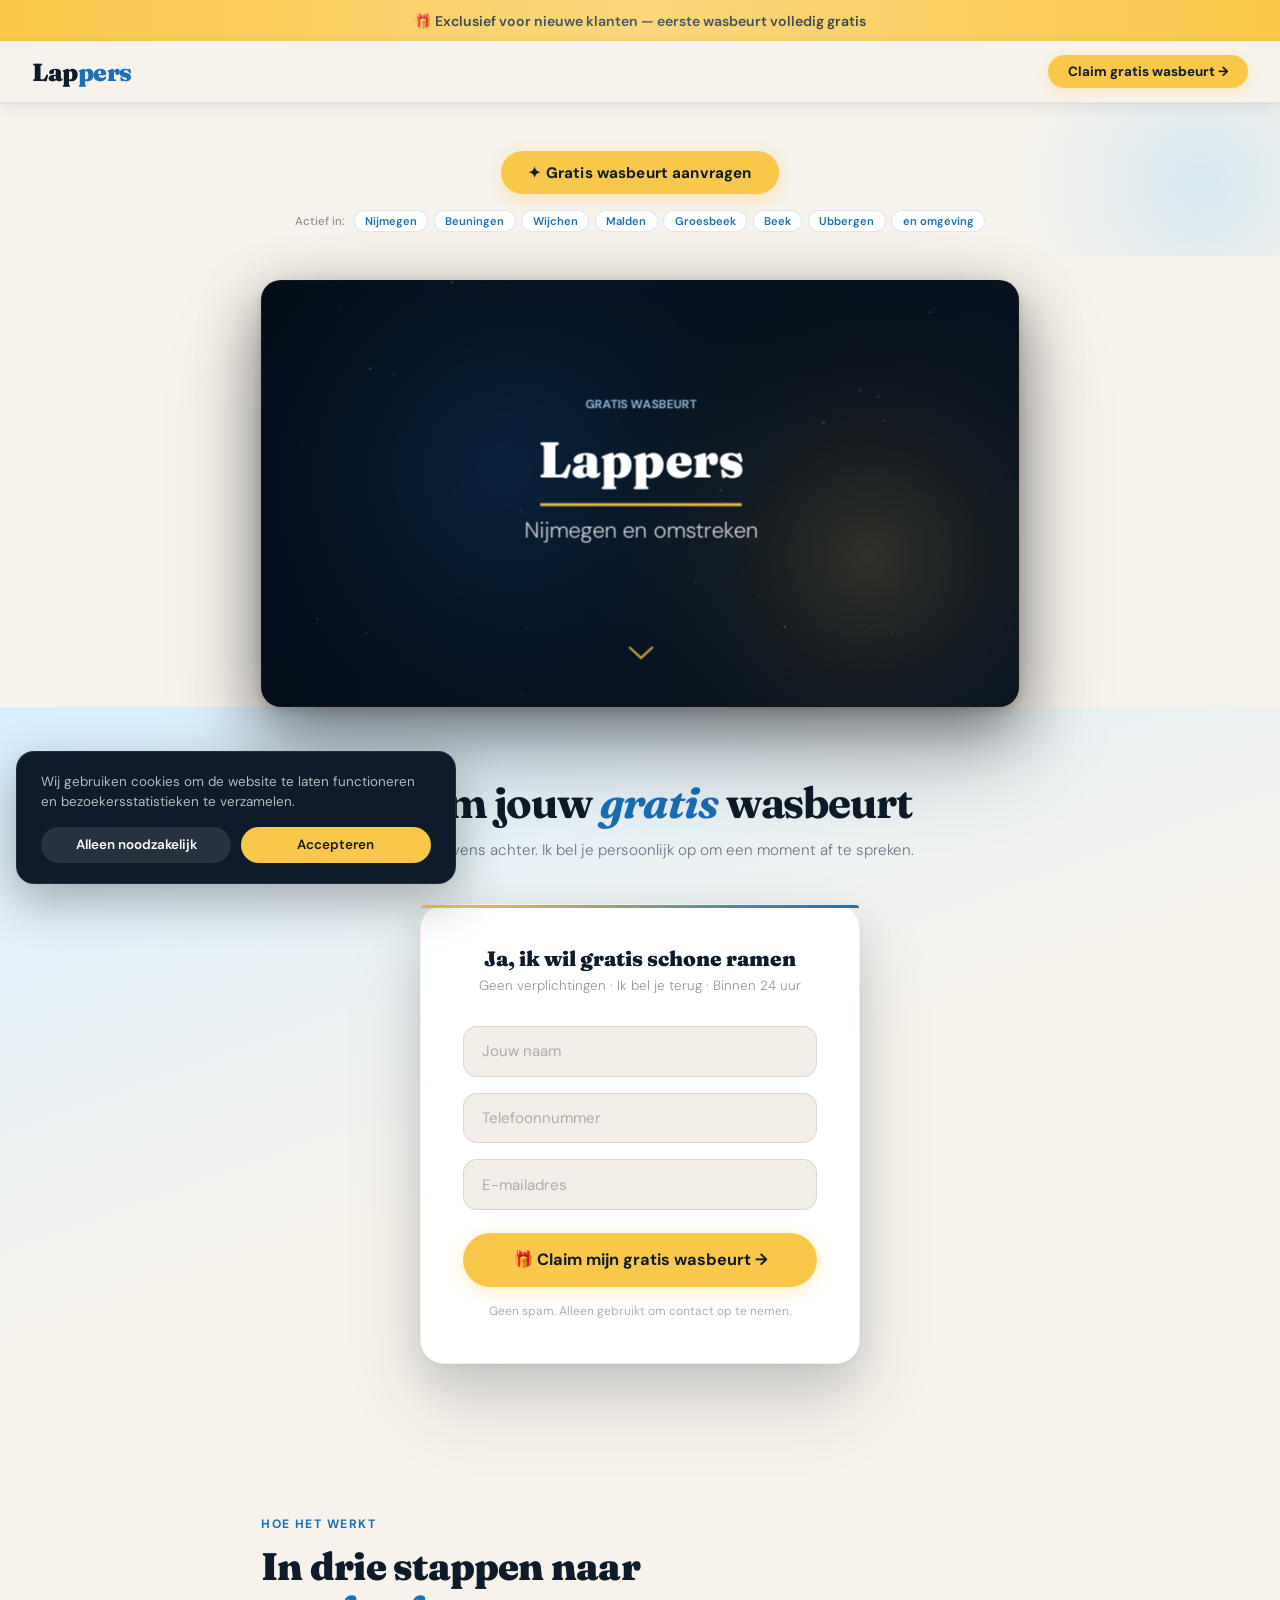
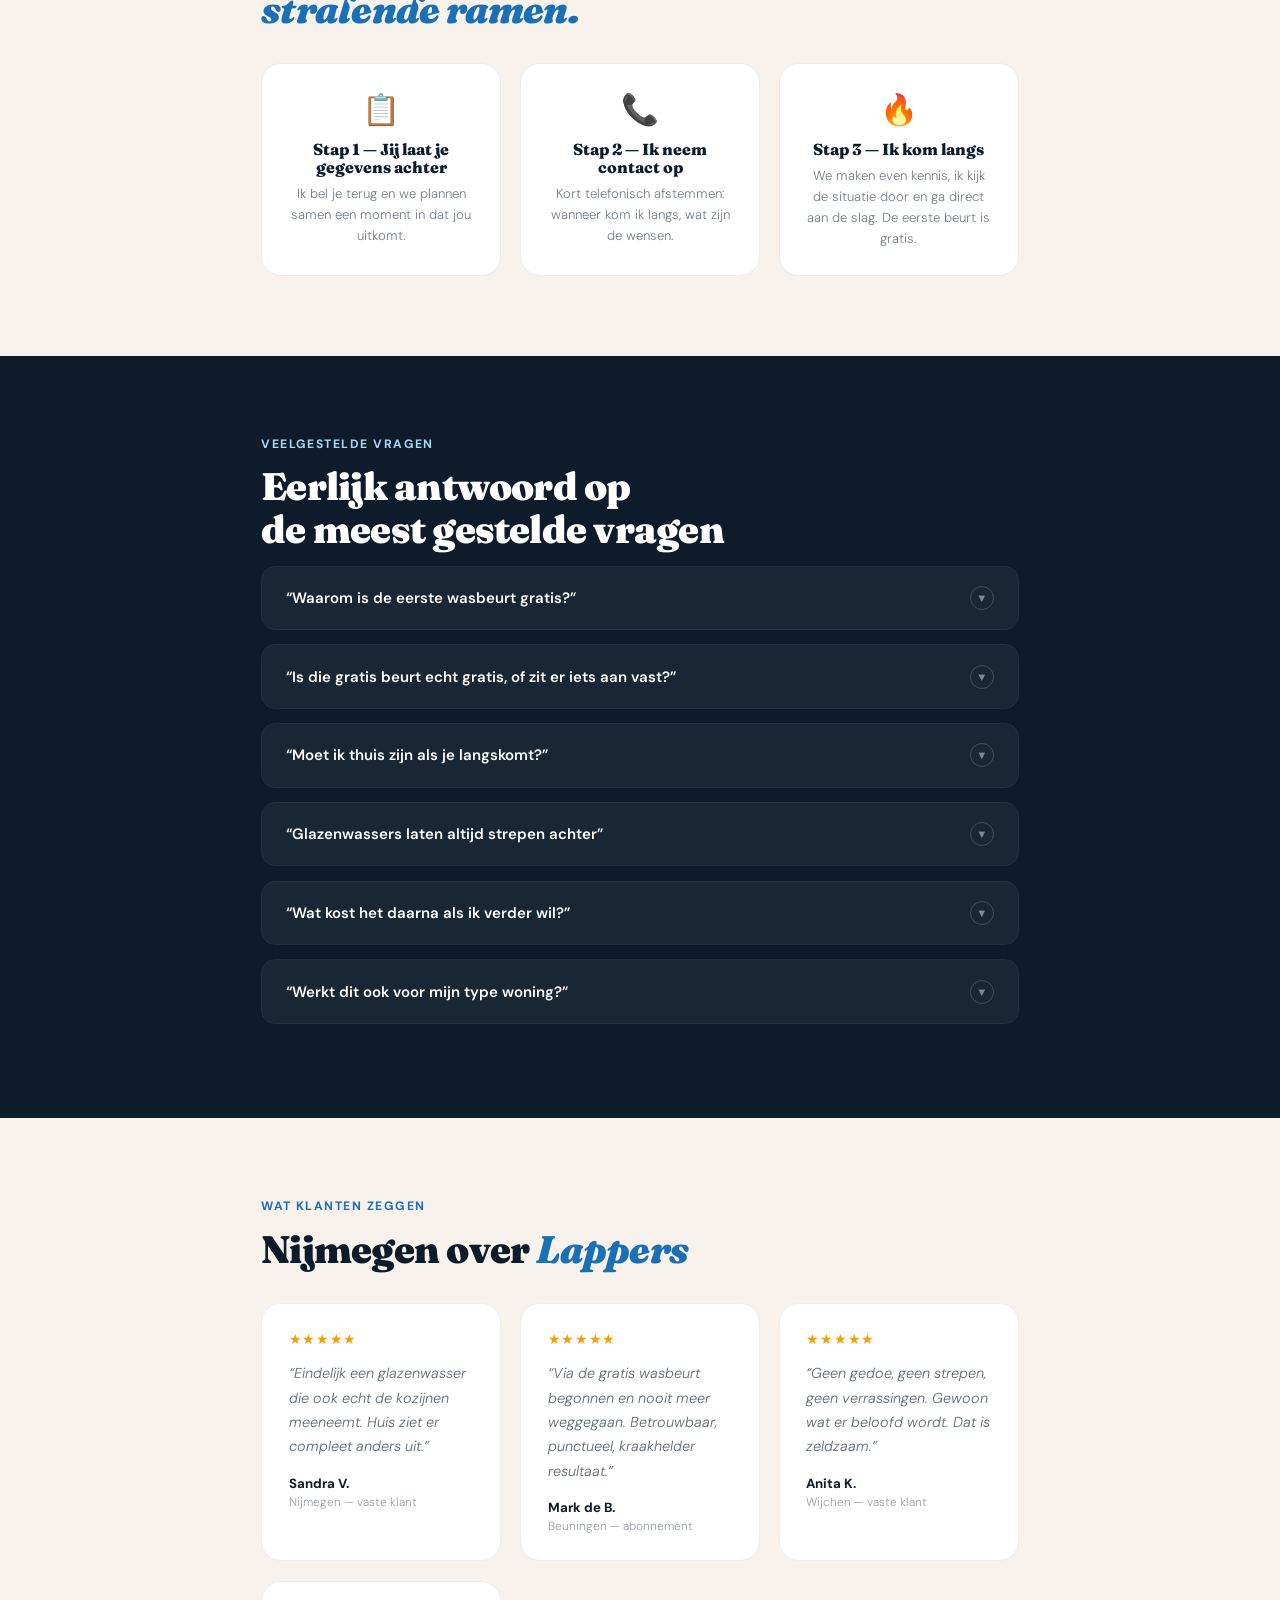
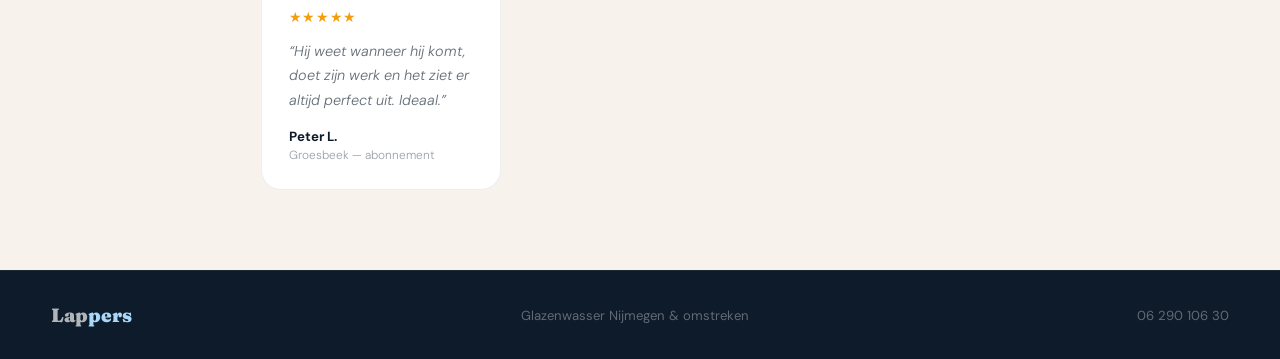
==== commit 9bdf765c: "Herstel originele structuur met verbeterde CSS Zelfde secties en kleuren als origineel, uitsluitend " ====
--- a/gratis-wasbeurt.html
+++ b/gratis-wasbeurt.html
@@ -3,7 +3,7 @@
 <head>
   <meta charset="UTF-8" />
   <meta name="viewport" content="width=device-width, initial-scale=1.0" />
-  <title>Gratis Wasbeurt Aanvragen — Glazenwasser Nijmegen | Lappers</title>
+  <title>Gratis Wasbeurt — Glazenwasser Nijmegen | Lappers</title>
   <meta name="description" content="Nieuwe klanten krijgen de eerste wasbeurt 100% gratis bij Lappers, glazenwasser in Nijmegen. Geen verplichtingen, binnen 24 uur reactie. Claim direct." />
   <meta name="robots" content="index, follow" />
   <link rel="canonical" href="https://lappers.nl/gratis-wasbeurt/" />
@@ -15,50 +15,44 @@
   <link rel="icon" type="image/svg+xml" href="/favicon.svg" />
   <link rel="preconnect" href="https://fonts.googleapis.com" />
   <link rel="preconnect" href="https://fonts.gstatic.com" crossorigin />
-  <link href="https://fonts.googleapis.com/css2?family=Fraunces:ital,wght@0,400;0,700;0,900;1,400&family=DM+Sans:wght@300;400;500;700;800&display=swap" rel="stylesheet" />
+  <link href="https://fonts.googleapis.com/css2?family=Fraunces:ital,wght@0,400;0,700;0,900;1,400&family=DM+Sans:wght@300;400;500;700&display=swap" rel="stylesheet" />
   <style>
-    /* ── Design tokens ── */
     :root {
       --sky:       #d6eeff;
       --sky-mid:   #a8d8f8;
       --blue:      #1a6fb5;
       --blue-dark: #0e4a7e;
       --ink:       #0d1b2a;
-      --ink-mid:   #1e3a54;
       --cream:     #f7f3ec;
       --sun:       #f9c84a;
       --sun-dark:  #e0a820;
       --clean:     #ffffff;
-      --green:     #22c55e;
-      --muted:     rgba(13,27,42,.58);
-      --radius-sm: 10px;
-      --radius-md: 16px;
-      --radius-lg: 22px;
-      --radius-xl: 32px;
-      --radius-full: 999px;
-      --font-d: 'Fraunces', Georgia, serif;
-      --font-b: 'DM Sans', system-ui, sans-serif;
+      --muted:     rgba(13,27,42,.56);
+      --ease:      cubic-bezier(.22,1,.36,1);
+      --r-sm:      8px;
+      --r-md:      14px;
+      --r-lg:      20px;
+      --r-full:    999px;
+      --shadow-sm: 0 1px 3px rgba(13,27,42,.04), 0 4px 14px rgba(13,27,42,.08);
+      --shadow-md: 0 1px 3px rgba(13,27,42,.04), 0 8px 28px rgba(13,27,42,.10), 0 20px 48px rgba(13,27,42,.08);
+      --shadow-lg: 0 2px 4px rgba(13,27,42,.04), 0 16px 40px rgba(13,27,42,.10), 0 40px 80px rgba(13,27,42,.14);
     }
 
     *, *::before, *::after { box-sizing: border-box; margin: 0; padding: 0; }
     html { scroll-behavior: smooth; }
-    body { font-family: var(--font-b); background: var(--cream); color: var(--ink); -webkit-font-smoothing: antialiased; overflow-x: hidden; }
-    h1, h2, h3, h4 { font-family: var(--font-d); line-height: 1.12; }
-    em { font-style: italic; color: var(--blue); }
+    body { font-family: 'DM Sans', sans-serif; background: var(--cream); color: var(--ink); overflow-x: hidden; -webkit-font-smoothing: antialiased; }
+    h1, h2, h3, h4 { font-family: 'Fraunces', Georgia, serif; line-height: 1.12; }
+    em { font-style: italic; }
     a { color: inherit; text-decoration: none; }
 
     /* ── TOPBAR ── */
     .topbar {
       background: var(--sun);
       color: var(--ink);
-      display: flex;
-      align-items: center;
-      justify-content: center;
-      padding: 0 1rem;
-      height: 46px;
-      font-size: .84rem;
+      text-align: center;
+      padding: .72rem 1rem;
+      font-size: .88rem;
       font-weight: 600;
-      gap: .7rem;
       position: relative;
       overflow: hidden;
     }
@@ -66,235 +60,173 @@
       content: '';
       position: absolute;
       inset: 0;
-      background: linear-gradient(90deg, transparent, rgba(255,255,255,.3), transparent);
-      animation: shimmer 4s ease-in-out infinite;
+      background: linear-gradient(90deg, transparent, rgba(255,255,255,.28), transparent);
+      animation: shimmer 5s ease-in-out infinite;
       pointer-events: none;
     }
     @keyframes shimmer { 0% { transform: translateX(-100%); } 60% { transform: translateX(100%); } 100% { transform: translateX(100%); } }
-    .topbar-pulse {
-      width: 7px; height: 7px;
-      background: var(--green);
-      border-radius: 50%;
-      flex-shrink: 0;
-      position: relative;
-    }
-    .topbar-pulse::before {
-      content: '';
-      position: absolute;
-      inset: -3px;
-      border-radius: 50%;
-      background: var(--green);
-      opacity: .3;
-      animation: pulse 1.8s ease-out infinite;
-    }
-    @keyframes pulse { 0% { transform: scale(1); opacity: .3; } 100% { transform: scale(2.4); opacity: 0; } }
-    .topbar-back {
+
+    /* ── MINI NAV ── */
+    .mini-nav {
+      background: rgba(247,243,236,.97);
+      backdrop-filter: blur(24px);
+      border-bottom: 1px solid rgba(13,27,42,.07);
+      padding: 0 clamp(1rem, 4vw, 2rem);
+      display: flex;
+      align-items: center;
+      justify-content: space-between;
+      height: 62px;
+      position: sticky;
+      top: 0;
+      z-index: 100;
+      box-shadow: var(--shadow-sm);
+    }
+    .logo {
+      font-family: 'Fraunces', Georgia, serif;
+      font-size: 1.55rem;
+      font-weight: 900;
+      color: var(--ink);
+      letter-spacing: -.02em;
+    }
+    .logo span { color: var(--blue); }
+    .mini-nav-cta {
       display: inline-flex;
       align-items: center;
       gap: .35rem;
-      background: rgba(13,27,42,.15);
-      border-radius: var(--radius-full);
-      padding: .28rem .8rem;
-      font-size: .78rem;
+      background: var(--sun);
+      color: var(--ink);
+      font-size: .84rem;
       font-weight: 700;
-      color: var(--ink);
-      flex-shrink: 0;
-      transition: background .15s;
+      padding: .52rem 1.25rem;
+      border-radius: var(--r-full);
+      box-shadow: 0 3px 14px rgba(249,200,74,.32);
+      transition: background .18s, transform .22s var(--ease), box-shadow .22s var(--ease);
+    }
+    .mini-nav-cta:hover {
+      background: var(--sun-dark);
+      transform: translateY(-2px);
+      box-shadow: 0 8px 24px rgba(249,200,74,.44);
+    }
+
+    /* ── HERO ── */
+    .hero {
+      text-align: center;
+      padding: 3rem 4vw 1.5rem;
+      background: var(--cream);
       position: relative;
-      z-index: 1;
-    }
-    .topbar-back:hover { background: rgba(13,27,42,.25); }
-
-    /* ── MINI NAV ── */
-    .mini-nav {
-      background: rgba(247,243,236,.97);
-      backdrop-filter: blur(20px);
-      border-bottom: 1px solid rgba(13,27,42,.08);
-      padding: 0 clamp(1rem, 4vw, 2.5rem);
-      display: flex;
-      align-items: center;
-      justify-content: space-between;
-      height: 64px;
-      position: sticky;
-      top: 0;
-      z-index: 100;
-      box-shadow: 0 2px 20px rgba(13,27,42,.07);
-    }
-    .logo {
-      font-family: var(--font-d);
-      font-size: 1.6rem;
-      font-weight: 900;
-      color: var(--ink);
-      letter-spacing: -.02em;
-    }
-    .logo span { color: var(--blue); }
-    .mini-nav-cta {
+      overflow: hidden;
+    }
+    .hero::before {
+      content: '';
+      position: absolute;
+      top: -120px; right: -120px;
+      width: 400px; height: 400px;
+      border-radius: 50%;
+      background: radial-gradient(circle, rgba(168,216,248,.4) 0%, transparent 65%);
+      pointer-events: none;
+    }
+
+    .offer-badge {
       display: inline-flex;
       align-items: center;
       gap: .4rem;
       background: var(--sun);
       color: var(--ink);
-      font-family: var(--font-b);
-      font-size: .84rem;
-      font-weight: 800;
-      padding: .55rem 1.3rem;
-      border-radius: var(--radius-full);
-      box-shadow: 0 3px 14px rgba(249,200,74,.3);
-      transition: background .15s, transform .15s;
-    }
-    .mini-nav-cta:hover { background: var(--sun-dark); transform: translateY(-1px); }
-
-    /* ── HERO ── */
-    .lp-hero {
-      background: linear-gradient(155deg, var(--cream) 35%, #e8f4ff 100%);
-      padding: 72px clamp(1.25rem, 5vw, 4rem) 56px;
-      text-align: center;
-      position: relative;
-      overflow: hidden;
-    }
-    .lp-hero::before {
-      content: '';
-      position: absolute;
-      top: -150px; right: -150px;
-      width: 500px; height: 500px;
-      border-radius: 50%;
-      background: radial-gradient(circle, rgba(168,216,248,.45) 0%, transparent 65%);
-      pointer-events: none;
-    }
-    .lp-hero::after {
-      content: '';
-      position: absolute;
-      bottom: -100px; left: -100px;
-      width: 380px; height: 380px;
-      border-radius: 50%;
-      background: radial-gradient(circle, rgba(249,200,74,.2) 0%, transparent 65%);
-      pointer-events: none;
-    }
-    .hero-eyebrow {
-      display: inline-flex;
-      align-items: center;
-      gap: .45rem;
-      background: var(--sun);
-      color: var(--ink);
-      font-size: .82rem;
-      font-weight: 800;
-      padding: .45rem 1.2rem;
-      border-radius: var(--radius-full);
-      margin-bottom: 1.4rem;
-      box-shadow: 0 4px 18px rgba(249,200,74,.35);
+      font-weight: 700;
+      font-size: .95rem;
+      padding: .72rem 1.7rem;
+      border-radius: var(--r-full);
+      letter-spacing: .01em;
       position: relative;
       z-index: 1;
     }
-    .lp-hero h1 {
-      font-size: clamp(2.2rem, 5.5vw, 3.8rem);
-      color: var(--ink);
-      letter-spacing: -.03em;
-      line-height: 1.07;
-      max-width: 760px;
-      margin: 0 auto 1.2rem;
+    .offer-badge-btn {
+      cursor: pointer;
+      transition: background .18s, transform .22s var(--ease), box-shadow .22s var(--ease);
+      box-shadow: 0 4px 18px rgba(249,200,74,.38);
+    }
+    .offer-badge-btn:hover {
+      background: var(--sun-dark);
+      transform: translateY(-3px);
+      box-shadow: 0 10px 30px rgba(249,200,74,.52);
+    }
+
+    .area-tags-hero {
+      margin-top: 1rem;
+      display: flex;
+      flex-wrap: wrap;
+      gap: .35rem;
+      justify-content: center;
+      align-items: center;
       position: relative;
       z-index: 1;
     }
-    .lp-hero h1 em { color: var(--blue); font-style: italic; }
-    .lp-hero-sub {
-      font-size: 1.08rem;
-      color: var(--muted);
-      font-weight: 300;
-      max-width: 520px;
-      margin: 0 auto 2rem;
-      line-height: 1.7;
-      position: relative;
-      z-index: 1;
-    }
-    .hero-trust-row {
-      display: flex;
-      align-items: center;
-      justify-content: center;
-      gap: .6rem;
-      flex-wrap: wrap;
-      font-size: .8rem;
+    .area-label {
+      font-size: .72rem;
+      color: rgba(13,27,42,.45);
+      font-weight: 500;
+      margin-right: .2rem;
+    }
+    .area-tag {
+      background: var(--clean);
+      border: 1px solid rgba(26,111,181,.15);
+      color: var(--blue);
+      font-size: .7rem;
+      padding: .2rem .65rem;
+      border-radius: var(--r-full);
       font-weight: 600;
-      color: var(--muted);
-      position: relative;
-      z-index: 1;
-    }
-    .hero-trust-row .sep { opacity: .3; }
-    .hero-trust-row .stars { color: #f59e0b; }
-
-    /* Down arrow */
-    .scroll-hint {
-      margin-top: 2.2rem;
-      display: flex;
-      flex-direction: column;
-      align-items: center;
-      gap: .4rem;
-      color: var(--muted);
-      font-size: .78rem;
-      font-weight: 500;
-      position: relative;
-      z-index: 1;
-    }
-    .scroll-hint svg { animation: bounce 2s ease-in-out infinite; }
-    @keyframes bounce { 0%, 100% { transform: translateY(0); } 50% { transform: translateY(5px); } }
+      transition: background .15s;
+    }
+    .area-tag:hover { background: var(--sky); }
 
     /* ── VSL ── */
     .vsl-section {
-      background: var(--ink);
-      padding: 0 0 4rem;
-    }
-    .vsl-label {
-      text-align: center;
-      padding: 2.4rem 1rem .8rem;
-      font-size: .76rem;
-      font-weight: 700;
-      letter-spacing: .1em;
-      text-transform: uppercase;
-      color: var(--sky-mid);
-    }
-    .vsl-container {
       max-width: 860px;
       margin: 0 auto;
-      padding: 0 clamp(1rem, 4vw, 2.5rem);
+      padding: 1.5rem 4vw 0;
     }
     .vsl-wrapper {
       position: relative;
       border-radius: 20px;
       overflow: hidden;
       aspect-ratio: 16/9;
-      box-shadow: 0 32px 80px rgba(0,0,0,.6);
+      box-shadow: 0 4px 8px rgba(0,0,0,.12), 0 20px 60px rgba(0,0,0,.42), 0 48px 96px rgba(0,0,0,.22);
+      border: 1.5px solid rgba(255,255,255,.08);
       background: #000;
       cursor: pointer;
-      border: 1.5px solid rgba(255,255,255,.08);
     }
     #vslCanvas { width: 100%; height: 100%; display: block; }
-    .vsl-overlay {
+    .vsl-play-overlay {
       position: absolute; inset: 0;
       display: flex; flex-direction: column;
       align-items: center; justify-content: center;
-      gap: 1.2rem;
+      gap: 1.1rem;
       background: rgba(8,18,32,.45);
       transition: opacity .3s;
     }
-    .vsl-overlay.hidden { opacity: 0; pointer-events: none; }
+    .vsl-play-overlay.hidden { opacity: 0; pointer-events: none; }
     .play-btn {
-      width: 76px; height: 76px;
+      width: 74px; height: 74px;
       background: var(--sun);
       border-radius: 50%;
       display: flex; align-items: center; justify-content: center;
-      box-shadow: 0 10px 40px rgba(249,200,74,.55);
-      transition: transform .2s, box-shadow .2s;
+      box-shadow: 0 8px 36px rgba(249,200,74,.55);
+      transition: transform .22s var(--ease), box-shadow .22s var(--ease);
     }
     .play-btn::after {
       content: '';
       width: 0; height: 0;
       border-style: solid;
-      border-width: 13px 0 13px 24px;
+      border-width: 13px 0 13px 23px;
       border-color: transparent transparent transparent var(--ink);
       margin-left: 5px;
     }
-    .vsl-overlay:hover .play-btn { transform: scale(1.1); box-shadow: 0 16px 52px rgba(249,200,74,.7); }
+    .vsl-play-overlay:hover .play-btn {
+      transform: scale(1.1);
+      box-shadow: 0 14px 48px rgba(249,200,74,.68);
+    }
     .play-label {
-      font-family: var(--font-d);
+      font-family: 'Fraunces', Georgia, serif;
       font-size: 1rem;
       font-weight: 700;
       color: var(--clean);
@@ -302,147 +234,75 @@
       text-shadow: 0 2px 10px rgba(0,0,0,.5);
     }
     .play-sub {
-      font-family: var(--font-b);
+      font-family: 'DM Sans', sans-serif;
       font-size: .78rem;
       font-weight: 300;
-      color: rgba(255,255,255,.6);
+      color: rgba(255,255,255,.58);
       display: block;
       margin-top: .3rem;
     }
-    .vsl-cta-row {
+
+    /* ── FORM ── */
+    .form-section {
+      background: linear-gradient(160deg, var(--sky) 0%, var(--cream) 55%);
+      padding: 4.5rem 4vw;
       text-align: center;
-      padding: 2rem 1rem 0;
-    }
-    .vsl-cta-row a {
-      display: inline-flex;
-      align-items: center;
-      gap: .45rem;
-      background: var(--sun);
+    }
+    .form-section h2 {
+      font-size: clamp(1.85rem, 4vw, 2.7rem);
       color: var(--ink);
-      font-family: var(--font-b);
-      font-size: .97rem;
-      font-weight: 800;
-      padding: .9rem 2rem;
-      border-radius: var(--radius-full);
-      box-shadow: 0 6px 24px rgba(249,200,74,.4);
-      transition: background .15s, transform .2s, box-shadow .2s;
-    }
-    .vsl-cta-row a:hover {
-      background: var(--sun-dark);
-      transform: translateY(-3px);
-      box-shadow: 0 12px 36px rgba(249,200,74,.55);
-    }
-    .vsl-caption {
-      text-align: center;
-      font-size: .78rem;
-      color: rgba(255,255,255,.32);
-      margin-top: .85rem;
-      font-weight: 300;
-    }
-
-    /* ── SOCIAL PROOF BAR ── */
-    .proof-bar {
-      background: var(--sky);
-      padding: 1.8rem clamp(1rem, 4vw, 3rem);
-    }
-    .proof-bar-inner {
-      max-width: 860px;
-      margin: 0 auto;
-      display: grid;
-      grid-template-columns: repeat(3, 1fr);
-      gap: 1.25rem;
-      text-align: center;
-    }
-    .proof-item strong {
-      display: block;
-      font-family: var(--font-d);
-      font-size: 1.7rem;
-      font-weight: 900;
-      color: var(--blue);
-      line-height: 1;
-      margin-bottom: .25rem;
-    }
-    .proof-item span {
-      font-size: .8rem;
-      color: rgba(13,27,42,.55);
-      font-weight: 500;
-    }
-
-    /* ── FORM SECTION ── */
-    .form-section {
-      padding: 72px clamp(1.25rem, 5vw, 4rem);
-      background: linear-gradient(160deg, var(--sky) 0%, var(--cream) 60%);
-      text-align: center;
-    }
-    .form-section h2 {
-      font-size: clamp(1.9rem, 4.5vw, 2.8rem);
-      color: var(--ink);
-      letter-spacing: -.03em;
+      letter-spacing: -.025em;
       margin-bottom: .7rem;
     }
     .form-section h2 em { color: var(--blue); }
-    .form-intro-text {
-      font-size: .96rem;
+    .form-section > p {
+      font-size: .95rem;
       color: var(--muted);
       margin-bottom: 2.5rem;
       font-weight: 300;
       line-height: 1.7;
     }
 
-    .form-box {
+    .lead-form-box {
       background: var(--clean);
-      border-radius: var(--radius-xl);
-      padding: 2.75rem;
-      max-width: 460px;
+      border-radius: 24px;
+      padding: 2.6rem;
+      max-width: 440px;
       margin: 0 auto;
-      box-shadow: 0 28px 80px rgba(13,27,42,.14), 0 0 0 1.5px rgba(26,111,181,.1);
+      box-shadow: var(--shadow-lg);
       position: relative;
-    }
-    .form-box::before {
+      border: 1px solid rgba(13,27,42,.06);
+    }
+    .lead-form-box::before {
       content: '';
       position: absolute;
       top: 0; left: 0; right: 0;
-      height: 4px;
+      height: 3px;
       background: linear-gradient(90deg, var(--sun), var(--blue));
-      border-radius: var(--radius-xl) var(--radius-xl) 0 0;
-    }
-
-    .form-box-tag {
-      display: inline-flex;
-      align-items: center;
-      gap: .4rem;
-      background: rgba(34,197,94,.1);
-      color: #166534;
-      font-size: .77rem;
-      font-weight: 700;
-      padding: .3rem .8rem;
-      border-radius: var(--radius-full);
-      margin-bottom: 1rem;
-      letter-spacing: .03em;
-    }
-    .form-box h3 {
-      font-size: 1.35rem;
+      border-radius: 24px 24px 0 0;
+    }
+    .lead-form-box h3 {
+      font-size: 1.3rem;
       font-weight: 900;
       color: var(--ink);
-      margin-bottom: .35rem;
-    }
-    .form-desc {
+      margin-bottom: .4rem;
+    }
+    .form-intro {
       font-size: .84rem;
-      color: rgba(13,27,42,.5);
+      color: rgba(13,27,42,.45);
       margin-bottom: 1.8rem;
       font-weight: 300;
       line-height: 1.55;
     }
-
     .form-group { margin-bottom: 1rem; }
     .form-group input {
       width: 100%;
       padding: .9rem 1.15rem;
       border: 1.5px solid rgba(13,27,42,.1);
-      border-radius: var(--radius-md);
-      font-family: var(--font-b);
+      border-radius: var(--r-md);
+      font-family: 'DM Sans', sans-serif;
       font-size: .94rem;
-      background: #f3f0eb;
+      background: #f2ede6;
       color: var(--ink);
       outline: none;
       transition: border-color .18s, background .18s, box-shadow .18s;
@@ -457,334 +317,176 @@
 
     .submit-btn {
       width: 100%;
-      padding: 1.1rem;
+      padding: 1.05rem;
       background: var(--sun);
       color: var(--ink);
-      font-family: var(--font-b);
-      font-size: 1.04rem;
-      font-weight: 800;
+      font-family: 'DM Sans', sans-serif;
+      font-size: 1.02rem;
+      font-weight: 700;
       border: none;
-      border-radius: var(--radius-full);
+      border-radius: var(--r-full);
       cursor: pointer;
-      transition: background .15s, transform .2s, box-shadow .2s;
-      box-shadow: 0 6px 24px rgba(249,200,74,.4);
-      margin-top: .35rem;
+      transition: background .18s, transform .22s var(--ease), box-shadow .22s var(--ease);
+      box-shadow: 0 4px 18px rgba(249,200,74,.35);
+      margin-top: .4rem;
     }
     .submit-btn:hover {
       background: var(--sun-dark);
       transform: translateY(-2px);
-      box-shadow: 0 12px 36px rgba(249,200,74,.52);
+      box-shadow: 0 10px 32px rgba(249,200,74,.5);
     }
     .submit-btn:disabled { opacity: .6; cursor: not-allowed; transform: none; box-shadow: none; }
-
     .form-fine {
-      font-size: .74rem;
-      color: rgba(13,27,42,.38);
+      font-size: .75rem;
+      color: rgba(13,27,42,.35);
       text-align: center;
-      margin-top: 1rem;
+      margin-top: .95rem;
       line-height: 1.55;
     }
-    .form-fine .check {
-      display: inline-flex;
-      align-items: center;
-      gap: .3rem;
-      margin: .2rem .4rem;
-    }
-    .form-fine .check::before { content: '✓'; color: var(--green); font-weight: 700; }
-
-    .success-box {
-      display: none;
-      text-align: center;
-      padding: 1.75rem 0;
-    }
-    .success-icon {
-      font-size: 3.5rem;
-      margin-bottom: 1rem;
-      display: block;
-    }
-    .success-box h3 {
-      font-size: 1.3rem;
-      font-weight: 900;
-      color: var(--ink);
-      margin-bottom: .55rem;
-    }
-    .success-box p {
-      font-size: .9rem;
-      color: var(--muted);
-      line-height: 1.65;
-      font-weight: 300;
-    }
-
-    /* ── STEPS ── */
-    .steps-section {
-      background: var(--cream);
-      padding: 72px clamp(1.25rem, 5vw, 4rem);
-    }
-    .steps-inner {
-      max-width: 860px;
-      margin: 0 auto;
-    }
+    .success-box { display: none; text-align: center; padding: 1.5rem 0; }
+    .success-box .icon { font-size: 3.2rem; margin-bottom: 1rem; display: block; }
+    .success-box h3 { font-family: 'Fraunces', serif; font-size: 1.3rem; font-weight: 900; color: var(--ink); margin-bottom: .5rem; }
+    .success-box p { font-size: .9rem; color: var(--muted); line-height: 1.65; font-weight: 300; }
+
+    /* ── STAPPEN ── */
+    .light { background: var(--cream); color: var(--ink); }
+    .dark  { background: var(--ink); }
+
+    .section { max-width: 860px; margin: 0 auto; padding: 5rem 4vw; }
+
     .section-label {
-      display: inline-flex;
-      align-items: center;
-      gap: .4rem;
-      font-size: .74rem;
+      font-size: .76rem;
       font-weight: 700;
-      letter-spacing: .1em;
+      letter-spacing: .12em;
       text-transform: uppercase;
-      color: var(--blue);
-      background: rgba(26,111,181,.1);
-      padding: .32rem .85rem;
-      border-radius: var(--radius-full);
-      margin-bottom: .9rem;
-    }
-    .section-title {
-      font-size: clamp(1.7rem, 4vw, 2.5rem);
-      color: var(--ink);
-      letter-spacing: -.02em;
-      margin-bottom: 2.5rem;
-    }
-    .section-title em { color: var(--blue); }
-
-    .lp-steps {
-      display: grid;
-      grid-template-columns: repeat(3, 1fr);
-      gap: 1.25rem;
-    }
-    .lp-step {
-      background: var(--clean);
-      border: 1.5px solid rgba(13,27,42,.07);
-      border-radius: var(--radius-lg);
-      padding: 1.75rem;
-      text-align: center;
-      transition: transform .25s cubic-bezier(.22,1,.36,1), box-shadow .25s;
-    }
-    .lp-step:hover { transform: translateY(-5px); box-shadow: 0 16px 44px rgba(13,27,42,.1); }
-    .step-icon {
-      font-size: 2.2rem;
       margin-bottom: .85rem;
       display: block;
     }
-    .step-num-label {
-      font-size: .68rem;
-      font-weight: 700;
-      letter-spacing: .1em;
-      text-transform: uppercase;
-      color: var(--blue);
-      margin-bottom: .4rem;
-      display: block;
-    }
-    .lp-step h4 {
-      font-size: 1rem;
-      font-weight: 800;
-      color: var(--ink);
-      margin-bottom: .5rem;
-    }
-    .lp-step p {
-      font-size: .85rem;
-      color: var(--muted);
-      line-height: 1.65;
-      font-weight: 300;
-    }
+    .light .section-label { color: var(--blue); }
+    .dark  .section-label { color: var(--sky-mid); }
+
+    .section-title {
+      font-size: clamp(1.65rem, 4vw, 2.4rem);
+      font-weight: 900;
+      letter-spacing: -.02em;
+      margin-bottom: .9rem;
+    }
+    .light .section-title { color: var(--ink); }
+    .dark  .section-title { color: var(--clean); }
+    .section-title em { font-style: italic; color: var(--blue); }
+    .dark .section-title em { color: var(--sky-mid); }
+
+    .model-steps {
+      display: grid;
+      grid-template-columns: repeat(auto-fit, minmax(180px, 1fr));
+      gap: 1.2rem;
+      margin-top: 2rem;
+    }
+    .model-step {
+      background: var(--clean);
+      border-radius: var(--r-lg);
+      padding: 1.6rem;
+      border: 1.5px solid rgba(13,27,42,.08);
+      text-align: center;
+      transition: border-color .22s, transform .28s var(--ease), box-shadow .28s var(--ease);
+    }
+    .model-step:hover {
+      border-color: rgba(26,111,181,.22);
+      transform: translateY(-5px);
+      box-shadow: var(--shadow-md);
+    }
+    .model-step .icon { font-size: 1.9rem; margin-bottom: .75rem; display: block; }
+    .model-step h4 { font-family: 'Fraunces', serif; font-size: 1rem; font-weight: 800; color: var(--ink); margin-bottom: .4rem; }
+    .model-step p  { font-size: .82rem; color: var(--muted); line-height: 1.6; font-weight: 300; }
 
     /* ── FAQ ── */
-    .faq-section {
-      background: var(--ink);
-      padding: 72px clamp(1.25rem, 5vw, 4rem);
-    }
-    .faq-inner {
-      max-width: 760px;
-      margin: 0 auto;
-    }
-    .faq-section .section-label { background: rgba(168,216,248,.14); color: var(--sky-mid); }
-    .faq-section .section-title { color: var(--clean); }
-    .faq-section .section-title em { color: var(--sky-mid); }
-
-    .faq-list { margin-top: 2rem; }
-    .faq-item {
-      border: 1px solid rgba(255,255,255,.1);
-      border-radius: var(--radius-md);
+    .objection {
+      margin-bottom: .9rem;
+      border: 1px solid rgba(255,255,255,.09);
+      border-radius: var(--r-md);
       overflow: hidden;
-      margin-bottom: .85rem;
       transition: border-color .2s;
     }
-    .faq-item:hover { border-color: rgba(168,216,248,.25); }
-    .faq-q {
-      padding: 1.25rem 1.5rem;
-      font-family: var(--font-b);
-      font-size: .95rem;
+    .objection:hover { border-color: rgba(168,216,248,.2); }
+    .objection-q {
+      padding: 1.2rem 1.5rem;
       font-weight: 600;
+      font-size: .94rem;
       cursor: pointer;
       display: flex;
       justify-content: space-between;
       align-items: center;
       background: rgba(255,255,255,.05);
       color: var(--clean);
+      transition: background .2s;
+      user-select: none;
       gap: 1rem;
-      user-select: none;
-      transition: background .2s;
-    }
-    .faq-q:hover { background: rgba(255,255,255,.08); }
-    .faq-arrow {
+    }
+    .objection-q:hover { background: rgba(255,255,255,.08); }
+    .arrow {
       width: 24px; height: 24px;
-      border: 1.5px solid rgba(255,255,255,.2);
+      border: 1px solid rgba(255,255,255,.18);
       border-radius: 50%;
       display: flex; align-items: center; justify-content: center;
+      font-size: .7rem;
+      color: rgba(255,255,255,.45);
       flex-shrink: 0;
-      font-size: .7rem;
-      color: rgba(255,255,255,.5);
-      transition: transform .25s, border-color .2s;
-    }
-    .faq-item.open .faq-arrow { transform: rotate(180deg); border-color: var(--sky-mid); color: var(--sky-mid); }
-    .faq-body { max-height: 0; overflow: hidden; transition: max-height .35s ease; }
-    .faq-item.open .faq-body { max-height: 500px; }
-    .faq-inner-content { padding: 1.25rem 1.5rem 1.5rem; }
-
-    .myth-vs-fact {
-      display: grid;
-      grid-template-columns: 1fr 1fr;
-      gap: .9rem;
-      margin-bottom: .9rem;
-    }
-    .mvf-box {
-      padding: 1rem;
-      border-radius: var(--radius-sm);
-      font-size: .85rem;
-      line-height: 1.6;
-      font-weight: 300;
-      color: rgba(255,255,255,.78);
-    }
-    .mvf-box strong {
-      display: block;
-      font-size: .68rem;
-      font-weight: 800;
-      letter-spacing: .07em;
-      text-transform: uppercase;
-      margin-bottom: .35rem;
-    }
-    .myth { background: rgba(239,68,68,.1); border: 1px solid rgba(239,68,68,.2); }
-    .myth strong { color: #f87171; }
-    .fact  { background: rgba(34,197,94,.08); border: 1px solid rgba(34,197,94,.2); }
-    .fact strong { color: #4ade80; }
-    .faq-text { font-size: .9rem; line-height: 1.75; color: rgba(255,255,255,.72); font-weight: 300; }
-    .faq-quote {
+      transition: transform .28s var(--ease), border-color .2s, color .2s;
+    }
+    .objection.open .arrow {
+      transform: rotate(180deg);
+      border-color: var(--sky-mid);
+      color: var(--sky-mid);
+    }
+    .objection-body { max-height: 0; overflow: hidden; transition: max-height .38s ease; }
+    .objection.open .objection-body { max-height: 600px; }
+    .objection-inner { padding: 1.2rem 1.5rem 1.5rem; }
+
+    .obj-row { display: grid; grid-template-columns: 1fr 1fr; gap: 1rem; margin-bottom: 1rem; }
+    .obj-box { padding: 1rem; border-radius: var(--r-sm); font-size: .85rem; line-height: 1.6; font-weight: 300; color: rgba(255,255,255,.75); }
+    .obj-box strong { display: block; font-size: .68rem; font-weight: 800; letter-spacing: .07em; text-transform: uppercase; margin-bottom: .35rem; }
+    .obj-wrong { background: rgba(239,68,68,.1); border: 1px solid rgba(239,68,68,.22); }
+    .obj-wrong strong { color: #f87171; }
+    .obj-right { background: rgba(34,197,94,.08); border: 1px solid rgba(34,197,94,.22); }
+    .obj-right strong { color: #4ade80; }
+    .obj-proof {
       font-size: .82rem;
       color: rgba(255,255,255,.38);
       font-style: italic;
-      padding-top: .9rem;
-      margin-top: .9rem;
-      border-top: 1px solid rgba(255,255,255,.06);
+      padding-top: .85rem;
+      border-top: 1px solid rgba(255,255,255,.07);
       font-weight: 300;
-    }
-    .faq-quote::before { content: '\201C'; color: var(--sky-mid); }
-    .faq-quote::after  { content: '\201D'; color: var(--sky-mid); }
+      line-height: 1.6;
+    }
 
     /* ── REVIEWS ── */
-    .reviews-section {
-      background: #f0ece3;
-      padding: 72px clamp(1.25rem, 5vw, 4rem);
-    }
-    .reviews-inner {
-      max-width: 860px;
-      margin: 0 auto;
-      text-align: center;
-    }
     .reviews-grid {
       display: grid;
-      grid-template-columns: repeat(2, 1fr);
-      gap: 1.15rem;
-      margin-top: 2.5rem;
-      text-align: left;
-    }
-    .rv-card {
+      grid-template-columns: repeat(auto-fit, minmax(220px, 1fr));
+      gap: 1.2rem;
+      margin-top: 2rem;
+    }
+    .review-card {
       background: var(--clean);
       border: 1.5px solid rgba(13,27,42,.07);
-      border-radius: var(--radius-lg);
+      border-radius: var(--r-lg);
       padding: 1.65rem;
-      display: flex;
-      flex-direction: column;
-      gap: .85rem;
-      transition: transform .25s, box-shadow .25s;
-    }
-    .rv-card:hover { transform: translateY(-4px); box-shadow: 0 14px 44px rgba(13,27,42,.1); }
-    .rv-stars { color: #f59e0b; font-size: .92rem; letter-spacing: .06em; }
-    .rv-text {
-      font-size: .9rem;
-      line-height: 1.7;
-      color: rgba(13,27,42,.68);
-      font-style: italic;
-      font-weight: 300;
-      flex: 1;
-    }
-    .rv-text::before { content: '\201C'; }
-    .rv-text::after  { content: '\201D'; }
-    .rv-author {
-      display: flex;
-      align-items: center;
-      gap: .7rem;
-    }
-    .rv-avatar {
-      width: 38px; height: 38px;
-      background: var(--sky);
-      border-radius: 50%;
-      display: flex; align-items: center; justify-content: center;
-      font-family: var(--font-d);
-      font-size: .9rem;
-      font-weight: 900;
-      color: var(--blue);
-      flex-shrink: 0;
-    }
-    .rv-name { font-size: .86rem; font-weight: 700; color: var(--ink); display: block; line-height: 1.2; }
-    .rv-city { font-size: .74rem; color: rgba(13,27,42,.42); font-weight: 400; }
-
-    /* ── FINAL CTA ── */
-    .final-cta {
-      background: linear-gradient(135deg, var(--ink) 0%, var(--ink-mid) 100%);
-      padding: 72px clamp(1.25rem, 5vw, 4rem);
-      text-align: center;
-      position: relative;
-      overflow: hidden;
-    }
-    .final-cta::before {
-      content: '';
-      position: absolute;
-      top: -100px; right: -100px;
-      width: 400px; height: 400px;
-      border-radius: 50%;
-      background: radial-gradient(circle, rgba(249,200,74,.1) 0%, transparent 65%);
-      pointer-events: none;
-    }
-    .final-cta-inner { position: relative; z-index: 1; }
-    .final-cta h2 {
-      font-size: clamp(1.8rem, 4.5vw, 3rem);
-      color: var(--clean);
-      letter-spacing: -.03em;
-      margin-bottom: .9rem;
-    }
-    .final-cta h2 em { color: var(--sun); }
-    .final-cta p { font-size: .88rem; color: rgba(255,255,255,.42); margin-top: 1rem; font-weight: 300; }
-    .btn-big {
-      display: inline-flex;
-      align-items: center;
-      gap: .5rem;
-      background: var(--sun);
-      color: var(--ink);
-      font-family: var(--font-b);
-      font-size: 1.05rem;
-      font-weight: 800;
-      padding: 1rem 2.4rem;
-      border-radius: var(--radius-full);
-      box-shadow: 0 8px 32px rgba(249,200,74,.45);
-      transition: background .15s, transform .2s, box-shadow .2s;
-      margin-top: 1.5rem;
-    }
-    .btn-big:hover { background: var(--sun-dark); transform: translateY(-3px); box-shadow: 0 14px 44px rgba(249,200,74,.55); }
+      transition: transform .28s var(--ease), box-shadow .28s var(--ease);
+    }
+    .review-card:hover {
+      transform: translateY(-5px);
+      box-shadow: var(--shadow-md);
+    }
+    .stars { color: #f59e0b; font-size: .9rem; margin-bottom: .8rem; letter-spacing: .05em; }
+    .review-card p { font-size: .9rem; line-height: 1.7; color: rgba(13,27,42,.65); font-weight: 300; font-style: italic; margin-bottom: 1rem; }
+    .reviewer { font-size: .83rem; font-weight: 700; color: var(--ink); }
+    .reviewer span { display: block; font-weight: 300; font-size: .74rem; color: rgba(13,27,42,.42); margin-top: .1rem; }
 
     /* ── FOOTER ── */
     footer {
       background: var(--ink);
       border-top: 1px solid rgba(255,255,255,.06);
-      padding: 2.5rem clamp(1rem, 4vw, 2.5rem);
+      padding: 2rem 4vw;
       display: flex;
       justify-content: space-between;
       align-items: center;
@@ -793,14 +495,13 @@
       font-size: .82rem;
       color: rgba(255,255,255,.35);
     }
-    footer a { color: rgba(255,255,255,.35); text-decoration: none; }
+    footer a { color: rgba(255,255,255,.35); }
     footer a:hover { color: var(--sky-mid); }
-    .footer-logo { font-family: var(--font-d); font-size: 1.25rem; font-weight: 900; color: rgba(255,255,255,.7); }
+    .footer-logo { font-family: 'Fraunces', serif; font-size: 1.2rem; font-weight: 900; color: rgba(255,255,255,.68); }
     .footer-logo span { color: var(--sky-mid); }
 
-    /* ── COOKIE BANNER ── */
+    /* ── COOKIE ── */
     .cookie-banner {
-      display: none;
       position: fixed;
       bottom: 1rem; left: 1rem; right: 1rem;
       max-width: 440px;
@@ -808,412 +509,274 @@
       color: var(--clean);
       padding: 1.25rem 1.5rem;
       border-radius: 18px;
-      box-shadow: 0 16px 48px rgba(0,0,0,.35);
+      box-shadow: 0 16px 48px rgba(0,0,0,.3);
       z-index: 1000;
       font-size: .84rem;
       line-height: 1.5;
       border: 1px solid rgba(255,255,255,.08);
-    }
-    .cookie-banner.show { display: block; animation: cookie-up .4s cubic-bezier(.22,1,.36,1) both; }
+      display: none;
+    }
+    .cookie-banner.show {
+      display: block;
+      animation: cookie-up .4s var(--ease) both;
+    }
     @keyframes cookie-up { from { transform: translateY(120%); opacity: 0; } to { transform: none; opacity: 1; } }
-    .cookie-banner p { margin-bottom: .9rem; color: rgba(255,255,255,.72); }
-    .cookie-actions { display: flex; gap: .6rem; }
-    .ck-btn {
-      flex: 1; padding: .6rem 1rem;
-      border-radius: var(--radius-full);
+    .cookie-banner p { margin-bottom: .9rem; color: rgba(255,255,255,.7); }
+    .cookie-banner-actions { display: flex; gap: .6rem; }
+    .cookie-btn {
+      flex: 1;
+      padding: .6rem 1rem;
+      border-radius: var(--r-full);
       border: none;
-      font-family: var(--font-b);
+      font-family: 'DM Sans', sans-serif;
       font-size: .84rem;
       font-weight: 600;
       cursor: pointer;
-      transition: opacity .15s;
-    }
-    .ck-btn:hover { opacity: .85; }
-    .ck-accept { background: var(--sun); color: var(--ink); }
-    .ck-decline { background: rgba(255,255,255,.1); color: var(--clean); }
-
-    /* ── RESPONSIVE ── */
-    @media (max-width: 760px) {
-      .proof-bar-inner { grid-template-columns: repeat(3, 1fr); gap: .75rem; }
-      .proof-item strong { font-size: 1.35rem; }
-      .lp-steps { grid-template-columns: 1fr; }
-      .myth-vs-fact { grid-template-columns: 1fr; }
-      .reviews-grid { grid-template-columns: 1fr; }
-      .form-box { padding: 2rem 1.5rem; }
-    }
-    @media (max-width: 480px) {
-      .mini-nav-cta span { display: none; }
-      .lp-hero h1 { font-size: 2rem; }
-      .proof-bar-inner { gap: .5rem; }
-      .proof-item strong { font-size: 1.2rem; }
+      transition: opacity .15s, transform .18s var(--ease);
+    }
+    .cookie-btn:hover { opacity: .85; transform: translateY(-1px); }
+    .cookie-btn-accept { background: var(--sun); color: var(--ink); }
+    .cookie-btn-decline { background: rgba(255,255,255,.1); color: var(--clean); }
+
+    @media (max-width: 600px) {
+      .obj-row { grid-template-columns: 1fr; }
+      .lead-form-box { padding: 1.9rem 1.4rem; }
+      .section { padding: 4rem 4vw; }
     }
   </style>
 </head>
 <body>
 
-  <!-- ═══════════════════════════════════════════════════
-       TOPBAR
-  ═══════════════════════════════════════════════════ -->
-  <div class="topbar">
-    <div class="topbar-pulse" aria-hidden="true"></div>
-    <span>Nieuwe klanten &mdash; <strong>eerste wasbeurt 100% gratis</strong></span>
-    <a href="/" class="topbar-back">&#8592; Terug naar site</a>
-  </div>
-
-  <!-- ═══════════════════════════════════════════════════
-       MINI NAV
-  ═══════════════════════════════════════════════════ -->
-  <nav class="mini-nav" aria-label="Navigatie">
+  <div class="topbar">&#127873; Exclusief voor nieuwe klanten &mdash; eerste wasbeurt volledig gratis</div>
+
+  <nav class="mini-nav">
     <a href="/" class="logo">Lap<span>pers</span></a>
-    <a href="#aanvragen" class="mini-nav-cta">
-      <span>&#127873; Claim gratis wasbeurt</span>
-    </a>
+    <a href="#aanvragen" class="mini-nav-cta">Claim gratis wasbeurt &rarr;</a>
   </nav>
 
-  <!-- ═══════════════════════════════════════════════════
-       HERO
-  ═══════════════════════════════════════════════════ -->
-  <section class="lp-hero" aria-labelledby="lp-heading">
-    <div class="hero-eyebrow">&#127873; Exclusief voor nieuwe klanten</div>
-    <h1 id="lp-heading">Jouw ramen <em>kraakhelder</em> schoon.<br>De eerste keer betaal je niets.</h1>
-    <p class="lp-hero-sub">Lappers wast ramen en kozijnen bij particulieren in Nijmegen en omgeving. Kijk even de video hieronder &mdash; dan weet je precies wat je kunt verwachten.</p>
-    <div class="hero-trust-row">
-      <span class="stars">&#9733;&#9733;&#9733;&#9733;&#9733;</span>
-      <strong>4.9 op Google</strong>
-      <span class="sep">&middot;</span>
-      127 beoordelingen
-      <span class="sep">&middot;</span>
-      &#10003; Geen verplichtingen
-      <span class="sep">&middot;</span>
-      &#10003; Streeploos resultaat
-    </div>
-    <div class="scroll-hint" aria-hidden="true">
-      Bekijk de video
-      <svg width="20" height="20" viewBox="0 0 24 24" fill="none" stroke="currentColor" stroke-width="2.5" stroke-linecap="round">
-        <polyline points="6 9 12 15 18 9"/>
-      </svg>
+  <!-- HERO -->
+  <section class="hero">
+    <a href="#aanvragen" class="offer-badge offer-badge-btn">&#10022; Gratis wasbeurt aanvragen</a>
+    <div class="area-tags-hero">
+      <span class="area-label">Actief in:</span>
+      <span class="area-tag">Nijmegen</span>
+      <span class="area-tag">Beuningen</span>
+      <span class="area-tag">Wijchen</span>
+      <span class="area-tag">Malden</span>
+      <span class="area-tag">Groesbeek</span>
+      <span class="area-tag">Beek</span>
+      <span class="area-tag">Ubbergen</span>
+      <span class="area-tag">en omgeving</span>
     </div>
   </section>
 
-  <!-- ═══════════════════════════════════════════════════
-       VSL
-  ═══════════════════════════════════════════════════ -->
-  <section class="vsl-section" aria-label="Video">
-    <div class="vsl-label">Bekijk hoe het werkt</div>
-    <div class="vsl-container">
-      <div class="vsl-wrapper" id="vslWrapper">
-        <canvas id="vslCanvas" aria-hidden="true"></canvas>
-        <div class="vsl-overlay" id="vslOverlay">
-          <div class="play-btn" aria-hidden="true"></div>
-          <div class="play-label">
-            Lappers over de gratis wasbeurt
-            <span class="play-sub">&#177; 90 seconden &middot; Geen verplichtingen</span>
-          </div>
-        </div>
-      </div>
-      <div class="vsl-cta-row">
-        <a href="#aanvragen">&#127873; Claim mijn gratis wasbeurt &rarr;</a>
-      </div>
-      <p class="vsl-caption">Geen spam. Geen verplichtingen. Ik bel je persoonlijk terug.</p>
+  <!-- VSL -->
+  <section class="vsl-section">
+    <div class="vsl-wrapper" id="vslWrapper">
+      <canvas id="vslCanvas"></canvas>
+      <div class="vsl-play-overlay" id="playOverlay">
+        <div class="play-btn"></div>
+        <div class="play-label">
+          Bekijk hoe Lappers jouw ramen transformeert
+          <span class="play-sub">&#177; 90 seconden &middot; Geen verplichtingen</span>
+        </div>
+      </div>
     </div>
   </section>
 
-  <!-- ═══════════════════════════════════════════════════
-       SOCIAL PROOF BAR
-  ═══════════════════════════════════════════════════ -->
-  <div class="proof-bar" aria-label="Statistieken">
-    <div class="proof-bar-inner">
-      <div class="proof-item">
-        <strong>500+</strong>
-        <span>Tevreden klanten</span>
-      </div>
-      <div class="proof-item">
-        <strong>&#9733; 4.9</strong>
-        <span>Google-score</span>
-      </div>
-      <div class="proof-item">
-        <strong>10 jr</strong>
-        <span>Actief in Nijmegen</span>
-      </div>
-    </div>
-  </div>
-
-  <!-- ═══════════════════════════════════════════════════
-       FORMULIER
-  ═══════════════════════════════════════════════════ -->
-  <section class="form-section" id="aanvragen" aria-labelledby="form-heading">
-    <h2 id="form-heading">Claim jouw <em>gratis</em> wasbeurt</h2>
-    <p class="form-intro-text">Laat je gegevens achter. Ik bel je persoonlijk terug om een moment af te spreken.</p>
-
-    <div class="form-box">
-      <div class="form-box-tag">&#10003; 100% gratis &mdash; zonder verplichtingen</div>
-      <h3>Ja, ik wil schone ramen</h3>
-      <p class="form-desc">Ik neem contact op om een afspraak in te plannen. Geen gedoe, geen verkooppraatje.</p>
-
-      <form id="leadForm" novalidate>
-        <div class="form-group">
-          <input type="text" name="naam" id="naam" placeholder="Jouw naam" required autocomplete="name" />
-        </div>
-        <div class="form-group">
-          <input type="tel" name="telefoon" id="telefoon" placeholder="Telefoonnummer" required autocomplete="tel" />
-        </div>
-        <div class="form-group">
-          <input type="email" name="email" id="email" placeholder="E-mailadres" required autocomplete="email" />
-        </div>
+  <!-- LEAD FORM -->
+  <section class="form-section" id="aanvragen">
+    <h2>Claim jouw <em>gratis</em> wasbeurt</h2>
+    <p>Laat je gegevens achter. Ik bel je persoonlijk op om een moment af te spreken.</p>
+    <div class="lead-form-box">
+      <h3>Ja, ik wil gratis schone ramen</h3>
+      <p class="form-intro">Geen verplichtingen &middot; Ik bel je terug &middot; Binnen 24 uur</p>
+      <form id="leadForm">
+        <div class="form-group"><input type="text"  name="naam"     placeholder="Jouw naam"      required autocomplete="name" /></div>
+        <div class="form-group"><input type="tel"   name="telefoon" placeholder="Telefoonnummer" required autocomplete="tel" /></div>
+        <div class="form-group"><input type="email" name="email"    placeholder="E-mailadres"    required autocomplete="email" /></div>
         <button type="submit" class="submit-btn" id="submitBtn">&#127873; Claim mijn gratis wasbeurt &rarr;</button>
-        <div class="form-fine">
-          <span class="check">Geen spam</span>
-          <span class="check">Binnen 24 uur contact</span>
-          <span class="check">Geen verplichtingen</span>
-        </div>
+        <p class="form-fine">Geen spam. Alleen gebruikt om contact op te nemen.</p>
       </form>
-
       <div class="success-box" id="successBox">
-        <span class="success-icon">&#127881;</span>
+        <span class="icon">&#127881;</span>
         <h3>Gelukt! Ik neem snel contact op.</h3>
-        <p>Je hoort binnen 24 uur van mij om een moment af te spreken.<br>Tot snel in Nijmegen!</p>
+        <p>Je hoort binnen 24 uur van mij om een moment af te spreken. Tot snel!</p>
       </div>
     </div>
   </section>
 
-  <!-- ═══════════════════════════════════════════════════
-       STAPPEN
-  ═══════════════════════════════════════════════════ -->
-  <section class="steps-section" aria-labelledby="steps-heading">
-    <div class="steps-inner">
+  <!-- STAPPEN -->
+  <div class="light">
+    <section class="section">
       <span class="section-label">Hoe het werkt</span>
-      <h2 class="section-title" id="steps-heading">In drie stappen naar <em>stralende ramen.</em></h2>
-      <div class="lp-steps">
-        <div class="lp-step">
-          <span class="step-icon">&#128203;</span>
-          <span class="step-num-label">Stap 1</span>
-          <h4>Jij laat je gegevens achter</h4>
-          <p>Ik bel je terug en we plannen samen een moment in dat jou uitkomt. Geen gedoe.</p>
-        </div>
-        <div class="lp-step">
-          <span class="step-icon">&#128222;</span>
-          <span class="step-num-label">Stap 2</span>
-          <h4>Ik neem contact op</h4>
-          <p>Korte afstemming: wanneer kom ik langs, hoe ziet jouw woning eruit, wat zijn de wensen.</p>
-        </div>
-        <div class="lp-step">
-          <span class="step-icon">&#128293;</span>
-          <span class="step-num-label">Stap 3</span>
-          <h4>Ik kom langs</h4>
-          <p>We maken kennis, ik lap de ramen en kozijnen. De eerste beurt is volledig gratis.</p>
-        </div>
-      </div>
-    </div>
-  </section>
-
-  <!-- ═══════════════════════════════════════════════════
-       FAQ
-  ═══════════════════════════════════════════════════ -->
-  <section class="faq-section" aria-labelledby="faq-heading">
-    <div class="faq-inner">
+      <h2 class="section-title">In drie stappen naar<br><em>stralende ramen.</em></h2>
+      <div class="model-steps">
+        <div class="model-step">
+          <span class="icon">&#128203;</span>
+          <h4>Stap 1 &mdash; Jij laat je gegevens achter</h4>
+          <p>Ik bel je terug en we plannen samen een moment in dat jou uitkomt.</p>
+        </div>
+        <div class="model-step">
+          <span class="icon">&#128222;</span>
+          <h4>Stap 2 &mdash; Ik neem contact op</h4>
+          <p>Kort telefonisch afstemmen: wanneer kom ik langs, wat zijn de wensen.</p>
+        </div>
+        <div class="model-step">
+          <span class="icon">&#128293;</span>
+          <h4>Stap 3 &mdash; Ik kom langs</h4>
+          <p>We maken even kennis, ik kijk de situatie door en ga direct aan de slag. De eerste beurt is gratis.</p>
+        </div>
+      </div>
+    </section>
+  </div>
+
+  <!-- FAQ -->
+  <div class="dark">
+    <section class="section">
       <span class="section-label">Veelgestelde vragen</span>
-      <h2 class="section-title" id="faq-heading">Eerlijk antwoord op<br>de meest gestelde vragen</h2>
-
-      <div class="faq-list">
-
-        <div class="faq-item" id="faq0">
-          <button class="faq-q" onclick="toggleFaq('faq0')" aria-expanded="false">
-            <span>&#8220;Waarom is de eerste wasbeurt gratis?&#8221;</span>
-            <span class="faq-arrow">&#9660;</span>
-          </button>
-          <div class="faq-body">
-            <div class="faq-inner-content">
-              <p class="faq-text">Ik begrijp dat je iemand niet zomaar vertrouwt met je huis. Dus vraag ik je niets te betalen voor de eerste keer. <strong style="color:#fff;">Ik kom langs, lap de ramen, en laat het resultaat voor zichzelf spreken.</strong><br><br>Geen verplichtingen achteraf. Jij beslist zelf of je verder wilt.<br><br><span style="color:rgba(255,255,255,.4);font-style:italic;">&mdash; Lappers</span></p>
-            </div>
+      <h2 class="section-title">Eerlijk antwoord op<br>de meest gestelde vragen</h2>
+
+      <div class="objection" id="obj0">
+        <div class="objection-q" onclick="toggleObj('obj0')">
+          <span>&#8220;Waarom is de eerste wasbeurt gratis?&#8221;</span>
+          <span class="arrow">&#9660;</span>
+        </div>
+        <div class="objection-body"><div class="objection-inner">
+          <p style="font-size:.93rem;line-height:1.75;color:rgba(255,255,255,.72);font-weight:300;">
+            Ik begrijp dat je iemand niet zomaar vertrouwt met je huis. <strong style="color:#fff;">Daarom vraag ik je niets te betalen voor de eerste keer.</strong><br><br>
+            Ik kom langs, lap de ramen, en laat het resultaat voor zichzelf spreken. Geen verplichtingen achteraf.<br><br>
+            <span style="color:rgba(255,255,255,.38);font-style:italic;">&mdash; Lappers</span>
+          </p>
+        </div></div>
+      </div>
+
+      <div class="objection" id="obj1">
+        <div class="objection-q" onclick="toggleObj('obj1')">
+          <span>&#8220;Is die gratis beurt echt gratis, of zit er iets aan vast?&#8221;</span>
+          <span class="arrow">&#9660;</span>
+        </div>
+        <div class="objection-body"><div class="objection-inner">
+          <div class="obj-row">
+            <div class="obj-box obj-wrong"><strong>Wat mensen denken</strong>Ik moet daarna een abonnement nemen, anders telt het niet.</div>
+            <div class="obj-box obj-right"><strong>Hoe het echt zit</strong>De eerste beurt is &eacute;cht gratis, zonder voorwaarden. Daarna beslis jij. Geen abonnementsverplichting.</div>
           </div>
-        </div>
-
-        <div class="faq-item" id="faq1">
-          <button class="faq-q" onclick="toggleFaq('faq1')" aria-expanded="false">
-            <span>&#8220;Is die gratis beurt echt gratis, of zit er iets aan vast?&#8221;</span>
-            <span class="faq-arrow">&#9660;</span>
-          </button>
-          <div class="faq-body">
-            <div class="faq-inner-content">
-              <div class="myth-vs-fact">
-                <div class="mvf-box myth"><strong>Wat mensen denken</strong>Ik moet daarna een abonnement nemen, anders telt het niet.</div>
-                <div class="mvf-box fact"><strong>Hoe het echt zit</strong>De eerste beurt is &eacute;cht gratis, zonder voorwaarden. Daarna beslis jij.</div>
-              </div>
-              <p class="faq-quote">Ik verwachtte een verkooppraatje, maar dat was er niet. Hij deed gewoon zijn werk. &mdash; Sandra, Nijmegen</p>
-            </div>
+          <p class="obj-proof">&#128172; "Ik verwachtte een verkooppraatje, maar dat was er niet. Hij deed gewoon zijn werk." &mdash; Sandra, Nijmegen</p>
+        </div></div>
+      </div>
+
+      <div class="objection" id="obj2">
+        <div class="objection-q" onclick="toggleObj('obj2')">
+          <span>&#8220;Moet ik thuis zijn als je langskomt?&#8221;</span>
+          <span class="arrow">&#9660;</span>
+        </div>
+        <div class="objection-body"><div class="objection-inner">
+          <div class="obj-row">
+            <div class="obj-box obj-wrong"><strong>Wat mensen denken</strong>Ik moet een halve dag thuisblijven of vrij nemen.</div>
+            <div class="obj-box obj-right"><strong>Hoe het echt zit</strong>Voor de eerste kennismaking ben ik blij als je er even bij bent. Dat duurt 10 minuten &mdash; daarna kun je gewoon verder.</div>
           </div>
-        </div>
-
-        <div class="faq-item" id="faq2">
-          <button class="faq-q" onclick="toggleFaq('faq2')" aria-expanded="false">
-            <span>&#8220;Moet ik thuis zijn als je langskomt?&#8221;</span>
-            <span class="faq-arrow">&#9660;</span>
-          </button>
-          <div class="faq-body">
-            <div class="faq-inner-content">
-              <div class="myth-vs-fact">
-                <div class="mvf-box myth"><strong>Wat mensen denken</strong>Ik moet een halve dag thuisblijven of vrij nemen.</div>
-                <div class="mvf-box fact"><strong>Hoe het echt zit</strong>Voor de eerste kennismaking ben ik blij als je er even bij bent. Dat duurt 10 minuten &mdash; daarna kun je gewoon verder.</div>
-              </div>
-              <p class="faq-quote">Ik dacht dat ik de hele ochtend moest thuisblijven, maar hij was binnen twintig minuten klaar. &mdash; Mark, Beuningen</p>
-            </div>
+          <p class="obj-proof">&#128172; "Ik dacht dat ik de hele ochtend moest thuisblijven, maar hij was binnen twintig minuten klaar." &mdash; Mark, Beuningen</p>
+        </div></div>
+      </div>
+
+      <div class="objection" id="obj3">
+        <div class="objection-q" onclick="toggleObj('obj3')">
+          <span>&#8220;Glazenwassers laten altijd strepen achter&#8221;</span>
+          <span class="arrow">&#9660;</span>
+        </div>
+        <div class="objection-body"><div class="objection-inner">
+          <div class="obj-row">
+            <div class="obj-box obj-wrong"><strong>Wat mensen denken</strong>Eerder geprobeerd en het viel tegen. Strepen, vegen, niet echt schoon.</div>
+            <div class="obj-box obj-right"><strong>Hoe het echt zit</strong>Met professioneel materiaal en de juiste werkwijze zijn strepen te vermijden. Kwaliteit gaat voor snelheid.</div>
           </div>
-        </div>
-
-        <div class="faq-item" id="faq3">
-          <button class="faq-q" onclick="toggleFaq('faq3')" aria-expanded="false">
-            <span>&#8220;Glazenwassers laten altijd strepen achter&#8221;</span>
-            <span class="faq-arrow">&#9660;</span>
-          </button>
-          <div class="faq-body">
-            <div class="faq-inner-content">
-              <div class="myth-vs-fact">
-                <div class="mvf-box myth"><strong>Ervaring</strong>Eerder geprobeerd en het viel tegen. Strepen, vegen, niet echt schoon.</div>
-                <div class="mvf-box fact"><strong>Hoe het echt zit</strong>Met professioneel materiaal en de juiste techniek zijn strepen te vermijden. Kwaliteit gaat voor snelheid.</div>
-              </div>
-              <p class="faq-quote">Geen enkel streepje. Ik was sceptisch, maar dit is echt een andere wereld. &mdash; Anita, Wijchen</p>
-            </div>
+          <p class="obj-proof">&#128172; "Geen enkel streepje. Ik was sceptisch, maar dit is &eacute;cht een andere wereld." &mdash; Anita, Wijchen</p>
+        </div></div>
+      </div>
+
+      <div class="objection" id="obj4">
+        <div class="objection-q" onclick="toggleObj('obj4')">
+          <span>&#8220;Wat kost het daarna als ik verder wil?&#8221;</span>
+          <span class="arrow">&#9660;</span>
+        </div>
+        <div class="objection-body"><div class="objection-inner">
+          <div class="obj-row">
+            <div class="obj-box obj-wrong"><strong>Wat mensen denken</strong>Ze vragen vast veel meer dan verwacht, met verborgen extra&rsquo;s.</div>
+            <div class="obj-box obj-right"><strong>Hoe het echt zit</strong>Tijdens het eerste bezoek leg ik alles eerlijk uit &mdash; prijs, mogelijkheden, frequentie. Jij beslist.</div>
           </div>
-        </div>
-
-        <div class="faq-item" id="faq4">
-          <button class="faq-q" onclick="toggleFaq('faq4')" aria-expanded="false">
-            <span>&#8220;Wat kost het daarna als ik verder wil?&#8221;</span>
-            <span class="faq-arrow">&#9660;</span>
-          </button>
-          <div class="faq-body">
-            <div class="faq-inner-content">
-              <div class="myth-vs-fact">
-                <div class="mvf-box myth"><strong>Wat mensen denken</strong>Ze vragen vast veel meer dan verwacht, met verborgen extra&rsquo;s.</div>
-                <div class="mvf-box fact"><strong>Hoe het echt zit</strong>Tijdens het eerste bezoek leg ik alles eerlijk uit &mdash; prijs, mogelijkheden, frequentie. Jij beslist.</div>
-              </div>
-              <p class="faq-quote">Prijs precies zoals afgesproken. Geen gedoe, geen extra rekening. &mdash; Peter, Groesbeek</p>
-            </div>
+          <p class="obj-proof">&#128172; "Prijs precies zoals afgesproken. Geen gedoe, geen extra rekening." &mdash; Peter, Groesbeek</p>
+        </div></div>
+      </div>
+
+      <div class="objection" id="obj5">
+        <div class="objection-q" onclick="toggleObj('obj5')">
+          <span>&#8220;Werkt dit ook voor mijn type woning?&#8221;</span>
+          <span class="arrow">&#9660;</span>
+        </div>
+        <div class="objection-body"><div class="objection-inner">
+          <div class="obj-row">
+            <div class="obj-box obj-wrong"><strong>Wat mensen denken</strong>Ik heb een appartement of dakkapel &mdash; dat lukt vast niet.</div>
+            <div class="obj-box obj-right"><strong>Hoe het echt zit</strong>Rijtjeswoning, vrijstaand, appartement &mdash; ik werk voor alle woningtypes. Twijfel je? Gewoon even bellen.</div>
           </div>
-        </div>
-
-        <div class="faq-item" id="faq5">
-          <button class="faq-q" onclick="toggleFaq('faq5')" aria-expanded="false">
-            <span>&#8220;Werkt dit ook voor mijn type woning?&#8221;</span>
-            <span class="faq-arrow">&#9660;</span>
-          </button>
-          <div class="faq-body">
-            <div class="faq-inner-content">
-              <div class="myth-vs-fact">
-                <div class="mvf-box myth"><strong>Wat mensen denken</strong>Ik heb een appartement of dakkapel &mdash; dat lukt vast niet.</div>
-                <div class="mvf-box fact"><strong>Hoe het echt zit</strong>Rijtjeswoning, vrijstaand, appartement &mdash; ik werk voor alle woningtypes. Twijfel je? Gewoon even bellen.</div>
-              </div>
-              <p class="faq-quote">Ik had een dakkapel waarvan ik dacht dat niemand dat aankon. Geen probleem voor Lappers. &mdash; Roos, Malden</p>
-            </div>
-          </div>
-        </div>
-
-      </div>
-    </div>
-  </section>
-
-  <!-- ═══════════════════════════════════════════════════
-       REVIEWS
-  ═══════════════════════════════════════════════════ -->
-  <section class="reviews-section" aria-labelledby="reviews-heading">
-    <div class="reviews-inner">
-      <span class="section-label">Beoordelingen</span>
-      <h2 class="section-title" id="reviews-heading">Nijmegen over <em>Lappers</em></h2>
+          <p class="obj-proof">&#128172; "Ik had een dakkapel waarvan ik dacht dat niemand dat aankon. Geen probleem voor Lappers." &mdash; Roos, Malden</p>
+        </div></div>
+      </div>
+    </section>
+  </div>
+
+  <!-- REVIEWS -->
+  <div class="light">
+    <section class="section">
+      <span class="section-label">Wat klanten zeggen</span>
+      <h2 class="section-title">Nijmegen over <em>Lappers</em></h2>
       <div class="reviews-grid">
-        <div class="rv-card">
-          <div class="rv-stars">&#9733;&#9733;&#9733;&#9733;&#9733;</div>
-          <p class="rv-text">Via de gratis wasbeurt begonnen en nooit meer weggegaan. Betrouwbaar, punctueel, kraakhelder resultaat.</p>
-          <div class="rv-author">
-            <div class="rv-avatar">M</div>
-            <div>
-              <span class="rv-name">Mark de B.</span>
-              <span class="rv-city">Beuningen &mdash; abonnement</span>
-            </div>
-          </div>
-        </div>
-        <div class="rv-card">
-          <div class="rv-stars">&#9733;&#9733;&#9733;&#9733;&#9733;</div>
-          <p class="rv-text">Eindelijk een glazenwasser die ook echt de kozijnen meeneemt. Huis ziet er compleet anders uit.</p>
-          <div class="rv-author">
-            <div class="rv-avatar">S</div>
-            <div>
-              <span class="rv-name">Sandra V.</span>
-              <span class="rv-city">Nijmegen &mdash; vaste klant</span>
-            </div>
-          </div>
-        </div>
-        <div class="rv-card">
-          <div class="rv-stars">&#9733;&#9733;&#9733;&#9733;&#9733;</div>
-          <p class="rv-text">Geen gedoe, geen strepen, geen verrassingen. Gewoon wat er beloofd wordt. Dat is zeldzaam.</p>
-          <div class="rv-author">
-            <div class="rv-avatar">A</div>
-            <div>
-              <span class="rv-name">Anita K.</span>
-              <span class="rv-city">Wijchen &mdash; vaste klant</span>
-            </div>
-          </div>
-        </div>
-        <div class="rv-card">
-          <div class="rv-stars">&#9733;&#9733;&#9733;&#9733;&#9733;</div>
-          <p class="rv-text">Hij weet wanneer hij komt, doet zijn werk en het ziet er altijd perfect uit. Ideaal.</p>
-          <div class="rv-author">
-            <div class="rv-avatar">P</div>
-            <div>
-              <span class="rv-name">Peter L.</span>
-              <span class="rv-city">Groesbeek &mdash; abonnement</span>
-            </div>
-          </div>
-        </div>
-      </div>
-    </div>
-  </section>
-
-  <!-- ═══════════════════════════════════════════════════
-       FINAL CTA
-  ═══════════════════════════════════════════════════ -->
-  <section class="final-cta" aria-labelledby="finalcta-heading">
-    <div class="final-cta-inner">
-      <h2 id="finalcta-heading">Nog twijfels?<br>Probeer het gewoon. Het is <em>gratis.</em></h2>
-      <a href="#aanvragen" class="btn-big">&#127873; Claim mijn gratis wasbeurt &rarr;</a>
-      <p>Geen verplichtingen &middot; Binnen 24 uur reactie &middot; Streeploos of je geld terug</p>
-    </div>
-  </section>
-
-  <!-- ═══════════════════════════════════════════════════
-       FOOTER
-  ═══════════════════════════════════════════════════ -->
+        <div class="review-card">
+          <div class="stars">&#9733;&#9733;&#9733;&#9733;&#9733;</div>
+          <p>&#8220;Eindelijk een glazenwasser die ook echt de kozijnen meeneemt. Huis ziet er compleet anders uit.&#8221;</p>
+          <div class="reviewer">Sandra V.<span>Nijmegen &mdash; vaste klant</span></div>
+        </div>
+        <div class="review-card">
+          <div class="stars">&#9733;&#9733;&#9733;&#9733;&#9733;</div>
+          <p>&#8220;Via de gratis wasbeurt begonnen en nooit meer weggegaan. Betrouwbaar, punctueel, kraakhelder resultaat.&#8221;</p>
+          <div class="reviewer">Mark de B.<span>Beuningen &mdash; abonnement</span></div>
+        </div>
+        <div class="review-card">
+          <div class="stars">&#9733;&#9733;&#9733;&#9733;&#9733;</div>
+          <p>&#8220;Geen gedoe, geen strepen, geen verrassingen. Gewoon wat er beloofd wordt. Dat is zeldzaam.&#8221;</p>
+          <div class="reviewer">Anita K.<span>Wijchen &mdash; vaste klant</span></div>
+        </div>
+        <div class="review-card">
+          <div class="stars">&#9733;&#9733;&#9733;&#9733;&#9733;</div>
+          <p>&#8220;Hij weet wanneer hij komt, doet zijn werk en het ziet er altijd perfect uit. Ideaal.&#8221;</p>
+          <div class="reviewer">Peter L.<span>Groesbeek &mdash; abonnement</span></div>
+        </div>
+      </div>
+    </section>
+  </div>
+
   <footer>
     <a href="/" class="footer-logo">Lap<span>pers</span></a>
     <span>Glazenwasser Nijmegen &amp; omstreken</span>
     <a href="tel:+31629010630">06 290 106 30</a>
   </footer>
 
-  <!-- Cookie banner -->
-  <div class="cookie-banner" id="cookieBanner" role="dialog">
-    <p>Wij gebruiken cookies om de website te laten functioneren en bezoekersstatistieken bij te houden.</p>
-    <div class="cookie-actions">
-      <button class="ck-btn ck-decline" onclick="cookieChoice(false)">Alleen noodzakelijk</button>
-      <button class="ck-btn ck-accept" onclick="cookieChoice(true)">Accepteren</button>
+  <div class="cookie-banner" id="cookieBanner">
+    <p>Wij gebruiken cookies om de website te laten functioneren en bezoekersstatistieken te verzamelen.</p>
+    <div class="cookie-banner-actions">
+      <button class="cookie-btn cookie-btn-decline" onclick="cookieChoice(false)">Alleen noodzakelijk</button>
+      <button class="cookie-btn cookie-btn-accept"  onclick="cookieChoice(true)">Accepteren</button>
     </div>
   </div>
 
   <script>
-    /* ── FAQ accordion ── */
-    function toggleFaq(id) {
-      var item = document.getElementById(id);
-      var btn  = item.querySelector('.faq-q');
-      var wasOpen = item.classList.contains('open');
-      document.querySelectorAll('.faq-item').forEach(function (el) {
-        el.classList.remove('open');
-        el.querySelector('.faq-q').setAttribute('aria-expanded', 'false');
-      });
-      if (!wasOpen) {
-        item.classList.add('open');
-        btn.setAttribute('aria-expanded', 'true');
-      }
-    }
-
-    /* ── Canvas VSL animation ── */
+    /* FAQ accordion */
+    function toggleObj(id) {
+      var el = document.getElementById(id);
+      var wasOpen = el.classList.contains('open');
+      document.querySelectorAll('.objection').forEach(function (o) { o.classList.remove('open'); });
+      if (!wasOpen) el.classList.add('open');
+    }
+
+    /* Canvas VSL */
     var canvas = document.getElementById('vslCanvas');
     var ctx    = canvas.getContext('2d');
     var t = 0, startTime = null, animFrame, particles = [];
@@ -1222,194 +785,89 @@
       particles = [];
       var W = canvas.width / (window.devicePixelRatio || 1);
       var H = canvas.height / (window.devicePixelRatio || 1);
-      for (var i = 0; i < 32; i++) {
-        particles.push({
-          x: Math.random() * W, y: Math.random() * H,
-          vx: (Math.random() - .5) * .18, vy: (Math.random() - .5) * .18,
-          r: Math.random() * 1.4 + .3, a: Math.random() * .35 + .06
-        });
+      for (var i = 0; i < 30; i++) {
+        particles.push({ x: Math.random()*W, y: Math.random()*H, vx: (Math.random()-.5)*.18, vy: (Math.random()-.5)*.18, r: Math.random()*1.4+.3, a: Math.random()*.32+.06 });
       }
     }
-
     function resizeCanvas() {
       var rect = canvas.parentElement.getBoundingClientRect();
       var dpr  = window.devicePixelRatio || 1;
-      canvas.width  = rect.width  * dpr;
+      canvas.width  = rect.width * dpr;
       canvas.height = rect.height * dpr;
-      canvas.style.width  = rect.width  + 'px';
+      canvas.style.width  = rect.width + 'px';
       canvas.style.height = rect.height + 'px';
       ctx.setTransform(dpr, 0, 0, dpr, 0, 0);
       initParticles();
     }
-
     function drawFrame() {
       var dpr = window.devicePixelRatio || 1;
-      var W = canvas.width / dpr;
-      var H = canvas.height / dpr;
-
-      /* Background gradient */
-      var bg = ctx.createLinearGradient(0, 0, W, H);
-      bg.addColorStop(0, '#040c18');
-      bg.addColorStop(1, '#081424');
-      ctx.fillStyle = bg;
-      ctx.fillRect(0, 0, W, H);
-
-      /* Blue orb */
-      var o1x = W * (.28 + .07 * Math.sin(t * .3));
-      var o1y = H * (.4 + .05 * Math.cos(t * .38));
-      var g1  = ctx.createRadialGradient(o1x, o1y, 0, o1x, o1y, W * .55);
-      g1.addColorStop(0, 'rgba(26,111,181,.22)');
-      g1.addColorStop(1, 'transparent');
-      ctx.fillStyle = g1;
-      ctx.fillRect(0, 0, W, H);
-
-      /* Gold orb */
-      var o2x = W * (.76 + .05 * Math.cos(t * .33));
-      var o2y = H * (.62 + .05 * Math.sin(t * .28));
-      var g2  = ctx.createRadialGradient(o2x, o2y, 0, o2x, o2y, W * .4);
-      g2.addColorStop(0, 'rgba(249,200,74,.18)');
-      g2.addColorStop(1, 'transparent');
-      ctx.fillStyle = g2;
-      ctx.fillRect(0, 0, W, H);
-
-      /* Particles */
-      for (var i = 0; i < particles.length; i++) {
-        var p = particles[i];
+      var W = canvas.width / dpr, H = canvas.height / dpr;
+      var bg = ctx.createLinearGradient(0,0,W,H);
+      bg.addColorStop(0,'#040c18'); bg.addColorStop(1,'#081424');
+      ctx.fillStyle = bg; ctx.fillRect(0,0,W,H);
+      var g1 = ctx.createRadialGradient(W*(.28+.07*Math.sin(t*.3)), H*(.4+.05*Math.cos(t*.38)), 0, W*(.28+.07*Math.sin(t*.3)), H*(.4+.05*Math.cos(t*.38)), W*.55);
+      g1.addColorStop(0,'rgba(26,111,181,.22)'); g1.addColorStop(1,'transparent');
+      ctx.fillStyle = g1; ctx.fillRect(0,0,W,H);
+      var g2 = ctx.createRadialGradient(W*(.76+.05*Math.cos(t*.33)), H*(.62+.05*Math.sin(t*.28)), 0, W*(.76+.05*Math.cos(t*.33)), H*(.62+.05*Math.sin(t*.28)), W*.42);
+      g2.addColorStop(0,'rgba(249,200,74,.17)'); g2.addColorStop(1,'transparent');
+      ctx.fillStyle = g2; ctx.fillRect(0,0,W,H);
+      particles.forEach(function(p) {
         p.x += p.vx; p.y += p.vy;
-        if (p.x < 0) p.x = W; if (p.x > W) p.x = 0;
-        if (p.y < 0) p.y = H; if (p.y > H) p.y = 0;
-        ctx.fillStyle = 'rgba(168,216,248,' + p.a + ')';
-        ctx.beginPath();
-        ctx.arc(p.x, p.y, p.r, 0, Math.PI * 2);
-        ctx.fill();
-      }
-
-      /* Center text */
-      var cx = W / 2, cy = H / 2;
-      var pulse = 1 + .013 * Math.sin(t * 1.4);
-      var fScale = Math.min(1, W / 640);
-
-      ctx.save();
-      ctx.translate(cx, cy);
-      ctx.scale(pulse, pulse);
-      ctx.textAlign = 'center';
-
-      ctx.font = '700 ' + Math.max(10, 12 * fScale) + 'px "DM Sans", sans-serif';
-      ctx.fillStyle = 'rgba(168,216,248,.8)';
-      ctx.fillText('GRATIS WASBEURT', 0, -H * .2);
-
-      ctx.font = '900 ' + Math.max(20, 52 * fScale) + 'px "Fraunces", serif';
-      ctx.fillStyle = '#ffffff';
-      ctx.fillText('Lappers', 0, -H * .04);
-
-      var lw = Math.min(200, W * .32);
-      ctx.fillStyle = 'rgba(249,200,74,.9)';
-      ctx.fillRect(-lw / 2, H * .02, lw, 3);
-
-      ctx.font = '300 ' + Math.max(13, 22 * fScale) + 'px "DM Sans", sans-serif';
-      ctx.fillStyle = 'rgba(255,255,255,.78)';
-      ctx.fillText('Nijmegen en omstreken', 0, H * .1);
-
+        if (p.x<0) p.x=W; if (p.x>W) p.x=0; if (p.y<0) p.y=H; if (p.y>H) p.y=0;
+        ctx.fillStyle = 'rgba(168,216,248,'+p.a+')';
+        ctx.beginPath(); ctx.arc(p.x,p.y,p.r,0,Math.PI*2); ctx.fill();
+      });
+      var cx=W/2, cy=H/2, fScale=Math.min(1,W/640), pulse=1+.013*Math.sin(t*1.4);
+      ctx.save(); ctx.translate(cx,cy); ctx.scale(pulse,pulse); ctx.textAlign='center';
+      ctx.font='700 '+Math.max(10,12*fScale)+'px "DM Sans",sans-serif';
+      ctx.fillStyle='rgba(168,216,248,.8)'; ctx.fillText('GRATIS WASBEURT',0,-H*.2);
+      ctx.font='900 '+Math.max(20,50*fScale)+'px "Fraunces",serif';
+      ctx.fillStyle='#fff'; ctx.fillText('Lappers',0,-H*.04);
+      var lw=Math.min(200,W*.32);
+      ctx.fillStyle='rgba(249,200,74,.9)'; ctx.fillRect(-lw/2,H*.02,lw,3);
+      ctx.font='300 '+Math.max(13,22*fScale)+'px "DM Sans",sans-serif';
+      ctx.fillStyle='rgba(255,255,255,.78)'; ctx.fillText('Nijmegen en omstreken',0,H*.1);
       ctx.restore();
-
-      /* Bouncing arrow */
-      var arrY = H - 52 + Math.sin(t * 2) * 5;
-      ctx.strokeStyle = 'rgba(249,200,74,.75)';
-      ctx.lineWidth   = 2.5;
-      ctx.lineCap     = 'round';
-      ctx.lineJoin    = 'round';
-      ctx.beginPath();
-      ctx.moveTo(cx - 11, arrY - 5);
-      ctx.lineTo(cx, arrY + 5);
-      ctx.lineTo(cx + 11, arrY - 5);
-      ctx.stroke();
-
-      /* Watermark */
-      ctx.font      = '900 ' + Math.max(10, 12 * fScale) + 'px "Fraunces", serif';
-      ctx.textAlign = 'left';
-      ctx.fillStyle = 'rgba(255,255,255,.4)';
-      ctx.fillText('Lap', 18, H - 14);
-      var lw2 = ctx.measureText('Lap').width;
-      ctx.fillStyle = 'rgba(168,216,248,.6)';
-      ctx.fillText('pers', 18 + lw2, H - 14);
-    }
-
-    function animate(ts) {
-      if (!startTime) startTime = ts;
-      t = (ts - startTime) / 1000;
-      drawFrame();
-      animFrame = requestAnimationFrame(animate);
-    }
-
-    window.addEventListener('resize', function () { resizeCanvas(); drawFrame(); });
+      var arrY=H-52+Math.sin(t*2)*5;
+      ctx.strokeStyle='rgba(249,200,74,.7)'; ctx.lineWidth=2.5; ctx.lineCap='round';
+      ctx.beginPath(); ctx.moveTo(cx-11,arrY-5); ctx.lineTo(cx,arrY+5); ctx.lineTo(cx+11,arrY-5); ctx.stroke();
+    }
+    function animate(ts) { if (!startTime) startTime=ts; t=(ts-startTime)/1000; drawFrame(); animFrame=requestAnimationFrame(animate); }
+    window.addEventListener('resize', function() { resizeCanvas(); drawFrame(); });
     resizeCanvas();
+    document.getElementById('playOverlay').classList.add('hidden');
     animFrame = requestAnimationFrame(animate);
 
-    /* VSL click to scroll to form */
-    document.getElementById('vslWrapper').addEventListener('click', function () {
-      document.getElementById('aanvragen').scrollIntoView({ behavior: 'smooth' });
+    /* Lead form */
+    document.getElementById('leadForm').addEventListener('submit', function(e) {
+      e.preventDefault();
+      var form=this, btn=document.getElementById('submitBtn');
+      var naam=form.querySelector('[name="naam"]'), tel=form.querySelector('[name="telefoon"]'), email=form.querySelector('[name="email"]');
+      var valid=true;
+      [naam,tel,email].forEach(function(f){f.classList.remove('error');});
+      if (!naam.value.trim()||naam.value.trim().length<2) { naam.classList.add('error'); valid=false; }
+      if (!tel.value.trim()||tel.value.replace(/\s/g,'').length<9) { tel.classList.add('error'); valid=false; }
+      if (!email.value.trim()||!/^[^\s@]+@[^\s@]+\.[^\s@]+$/.test(email.value)) { email.classList.add('error'); valid=false; }
+      if (!valid) return;
+      btn.textContent='Versturen…'; btn.disabled=true;
+      fetch('https://formspree.io/f/mzdwpyqb', {
+        method:'POST', headers:{'Accept':'application/json','Content-Type':'application/json'},
+        body: JSON.stringify({naam:naam.value.trim(),telefoon:tel.value.trim(),email:email.value.trim(),bron:'gratis-wasbeurt'})
+      }).then(function(res) {
+        if (res.ok) { form.style.display='none'; document.getElementById('successBox').style.display='block'; }
+        else { btn.disabled=false; btn.textContent='🎁 Claim mijn gratis wasbeurt →'; }
+      }).catch(function() { btn.disabled=false; btn.textContent='🎁 Claim mijn gratis wasbeurt →'; });
     });
-
-    /* ── Lead form ── */
-    var leadForm = document.getElementById('leadForm');
-    leadForm.addEventListener('submit', function (e) {
-      e.preventDefault();
-      var naam    = leadForm.querySelector('[name="naam"]');
-      var tel     = leadForm.querySelector('[name="telefoon"]');
-      var email   = leadForm.querySelector('[name="email"]');
-      var valid   = true;
-
-      [naam, tel, email].forEach(function (f) { f.classList.remove('error'); });
-      if (!naam.value.trim() || naam.value.trim().length < 2) { naam.classList.add('error'); valid = false; }
-      if (!tel.value.trim() || tel.value.replace(/\s/g,'').length < 9) { tel.classList.add('error'); valid = false; }
-      if (!email.value.trim() || !/^[^\s@]+@[^\s@]+\.[^\s@]+$/.test(email.value)) { email.classList.add('error'); valid = false; }
-      if (!valid) return;
-
-      var btn = document.getElementById('submitBtn');
-      btn.textContent = 'Versturen…';
-      btn.disabled    = true;
-
-      /* WhatsApp notificatie via CallMeBot (vul je eigen API-sleutel in) */
-      var apiKey = 'YOUR_API_KEY';
-      var msg    = encodeURIComponent('🔔 NIEUWE LEAD — Lappers\n👤 ' + naam.value.trim() + '\n📞 ' + tel.value.trim() + '\n📧 ' + email.value.trim() + '\nBron: gratis-wasbeurt.html');
-      fetch('https://api.callmebot.com/whatsapp.php?phone=31629010630&text=' + msg + '&apikey=' + apiKey, { mode: 'no-cors' }).catch(function () {});
-
-      /* Formspree submit */
-      fetch('https://formspree.io/f/mzdwpyqb', {
-        method: 'POST',
-        headers: { 'Accept': 'application/json', 'Content-Type': 'application/json' },
-        body: JSON.stringify({ naam: naam.value.trim(), telefoon: tel.value.trim(), email: email.value.trim(), bron: 'gratis-wasbeurt' })
-      })
-      .then(function (res) {
-        if (res.ok) {
-          leadForm.style.display = 'none';
-          document.getElementById('successBox').style.display = 'block';
-        } else {
-          btn.disabled = false;
-          btn.textContent = '🎁 Claim mijn gratis wasbeurt →';
-        }
-      })
-      .catch(function () {
-        btn.disabled = false;
-        btn.textContent = '🎁 Claim mijn gratis wasbeurt →';
-      });
+    document.getElementById('leadForm').querySelectorAll('input').forEach(function(el){
+      el.addEventListener('input',function(){el.classList.remove('error');});
     });
 
-    leadForm.querySelectorAll('input').forEach(function (el) {
-      el.addEventListener('input', function () { el.classList.remove('error'); });
-    });
-
-    /* ── Cookie ── */
-    window.cookieChoice = function (accepted) {
-      try { localStorage.setItem('cookieChoice', accepted ? 'accepted' : 'declined'); } catch (e) {}
+    /* Cookie */
+    window.cookieChoice = function(a) {
+      try{localStorage.setItem('cookieChoice',a?'accepted':'declined');}catch(e){}
       document.getElementById('cookieBanner').classList.remove('show');
     };
-    try {
-      if (!localStorage.getItem('cookieChoice')) {
-        setTimeout(function () { document.getElementById('cookieBanner').classList.add('show'); }, 1500);
-      }
-    } catch (e) {}
+    try{if(!localStorage.getItem('cookieChoice'))setTimeout(function(){document.getElementById('cookieBanner').classList.add('show');},1500);}catch(e){}
   </script>
-
 </body>
 </html>
